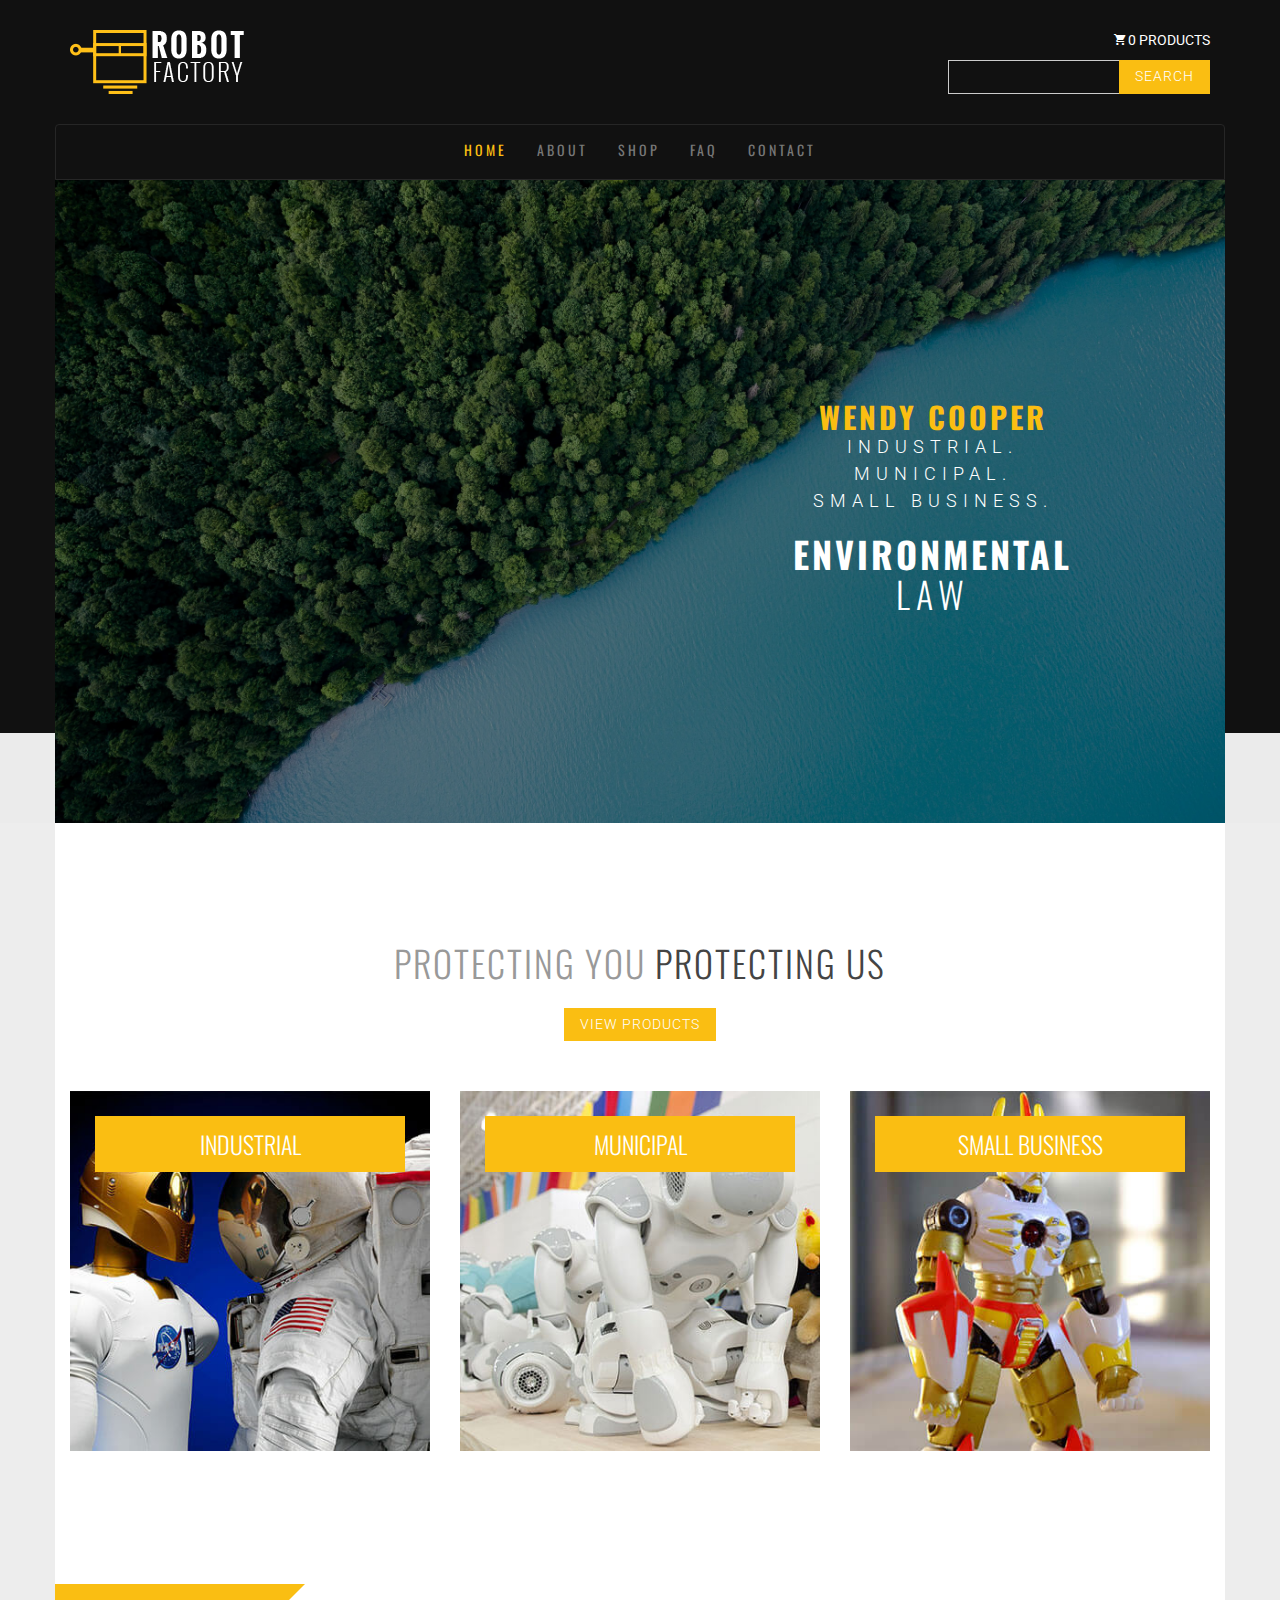
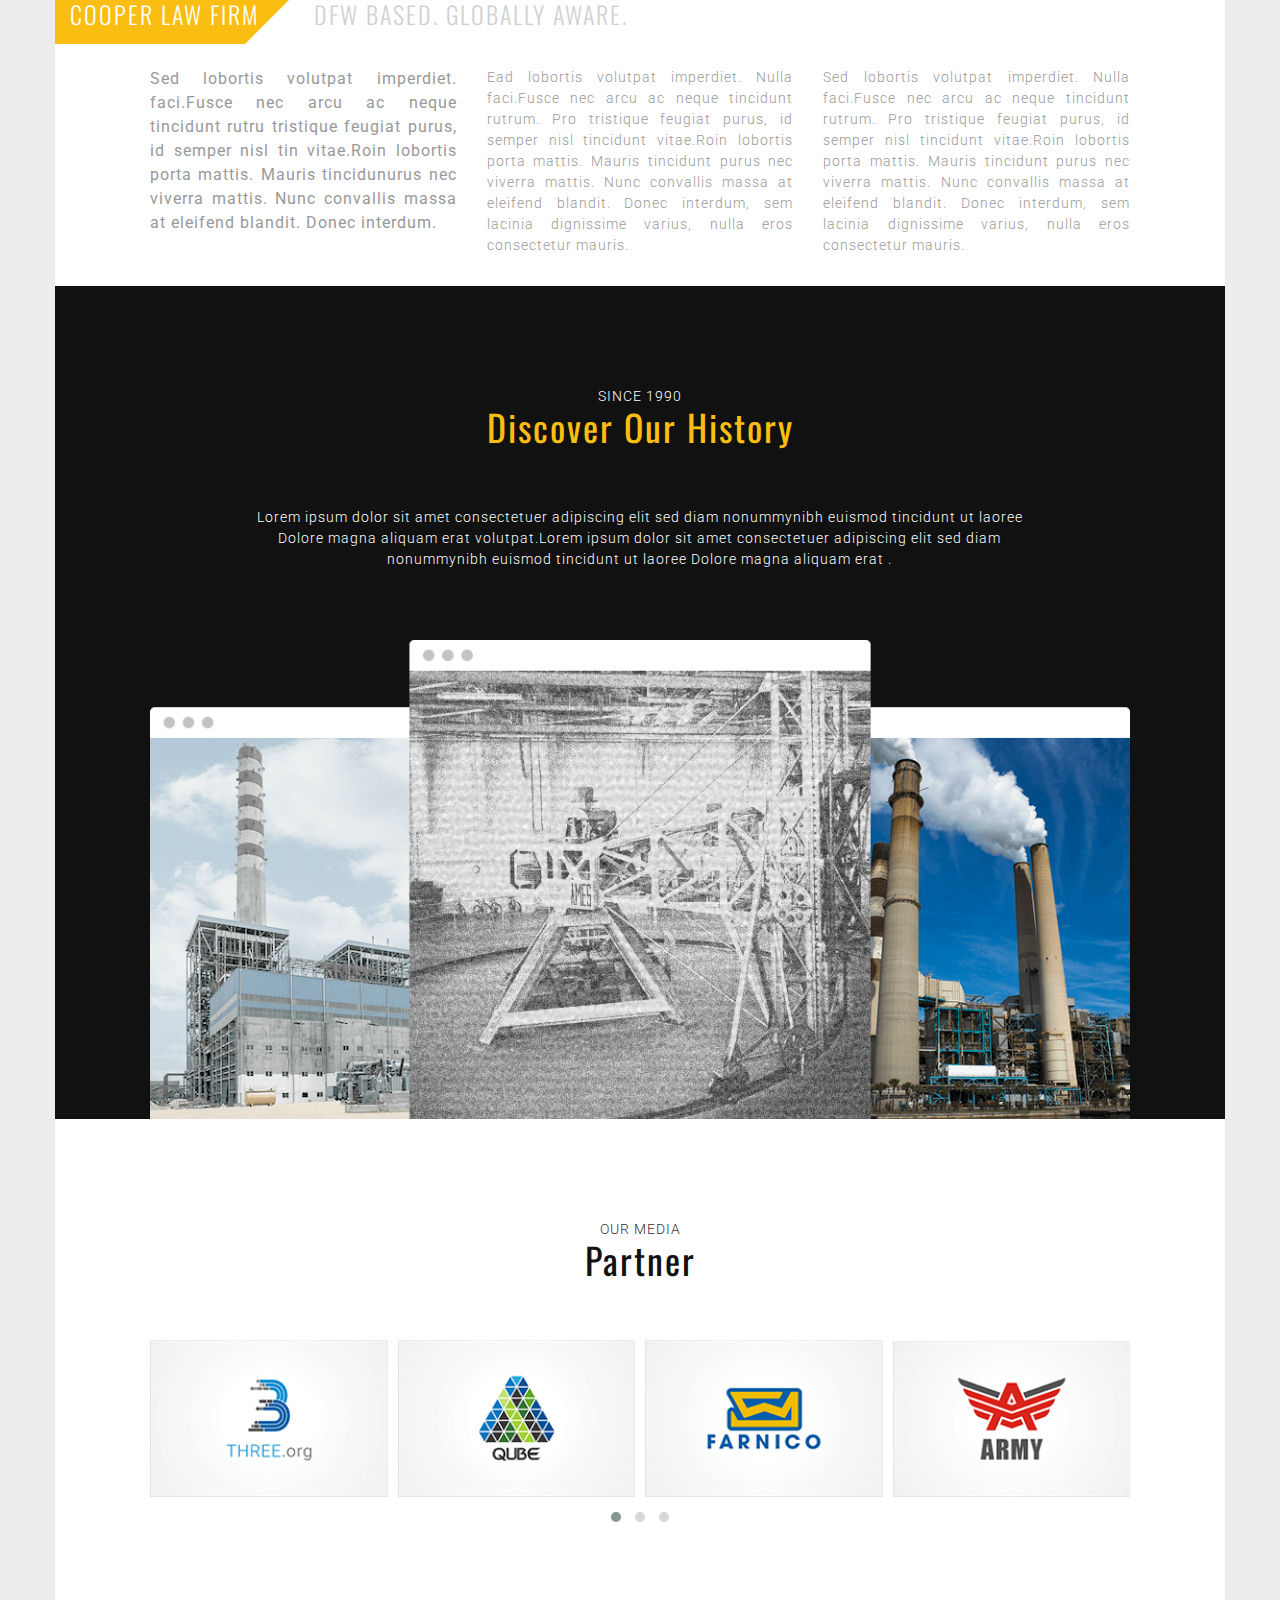
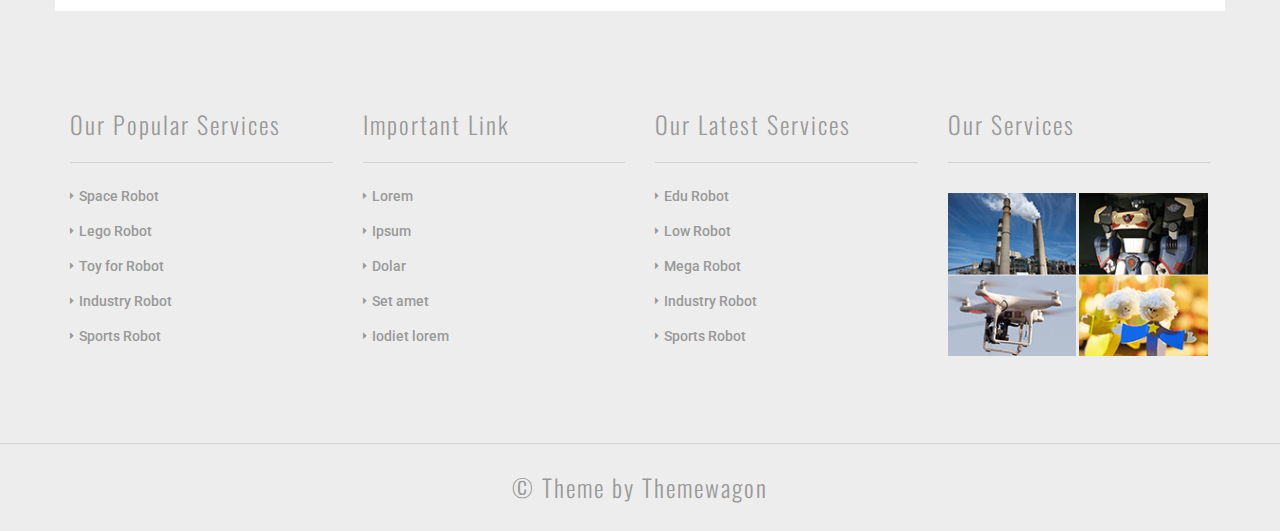
==== index.html @ 62e8a165 "second commit" ====
<!DOCTYPE html>
<html lang="en">
    <head>
        <meta charset="utf-8">
        <meta http-equiv="X-UA-Compatible" content="IE=edge">
        <meta name="viewport" content="width=device-width, initial-scale=1">

        <title>Robot</title>

        <!-- CSS -->

        <!-- google fonts -->
        <link href='https://fonts.googleapis.com/css?family=Roboto:400,300,500,700' rel='stylesheet' type='text/css'>
        <link href='https://fonts.googleapis.com/css?family=Oswald:400,300,700' rel='stylesheet' type='text/css'>

        <!-- files -->
        <link href="assets/css/bootstrap.min.css" rel="stylesheet">
        <link href="assets/css/magnific-popup.css" rel="stylesheet">
        <link href="assets/css/owl.carousel.css" rel="stylesheet">
        <link href="assets/css/owl.carousel.theme.min.css" rel="stylesheet">
        <link href="assets/css/ionicons.css" rel="stylesheet">
        <link href="assets/css/main.css" rel="stylesheet">

        <!--[if lt IE 9]>
          <script src="https://oss.maxcdn.com/html5shiv/3.7.2/html5shiv.min.js"></script>
          <script src="https://oss.maxcdn.com/respond/1.4.2/respond.min.js"></script>
        <![endif]-->
    </head>
    <body>

    <!-- Site Header -->
        <div class="site-header-bg">
            <div class="container">
                <div class="row">
                    <div class="col-sm-6">
                        <a href="index.html"><img src="assets/images/logo.png" alt="logo"></a>
                    </div>
                    <div class="col-sm-3 col-sm-offset-3 text-right">
                        <span class="ion-android-cart"></span> 0 products
                        <form>
                            <div class="input-group">
                                <input type="text" class="form-control" placeholder="">
                                <span class="input-group-btn">
                                    <button class="btn btn-default btn-robot" type="button">Search</button>
                                </span>
                            </div><!-- /input-group -->
                        </form>
                    </div>
                </div>
            </div>
        </div>

    <!-- Header -->

        <section id="header" class="main-header">
            <div class="container">

                <div class="row">
                    <nav class="navbar navbar-default">
                        <div class="navbar-header">
                            <button type="button" class="navbar-toggle collapsed" data-toggle="collapse" data-target="#site-nav-bar" aria-expanded="false">
                                <span class="sr-only">Toggle navigation</span>
                                <span class="icon-bar"></span>
                                <span class="icon-bar"></span>
                                <span class="icon-bar"></span>
                            </button>
                        </div>

                        <div class="collapse navbar-collapse" id="site-nav-bar">
                            <ul class="nav navbar-nav">
                                <li class="active"><a href="index.html">Home</a></li>
                                <li><a href="about.html">About</a></li>
                                <li><a href="shop.html">Shop</a></li>
                                <li><a href="faq.html">FAQ</a></li>
                                <li><a href="contact.html">Contact</a></li>
                            </ul>
                        </div><!-- /.navbar-collapse -->
                    </nav>
                </div>

                <div class="intro row">
                    <div class="overlay"></div>
                    <div class="col-sm-6 col-sm-offset-6">
                        <h2 class="header-quote">Wendy Cooper</h2>
                        <p>
                            Industrial.<br> Municipal.<br> Small Business.
                        </p>
                        <h1 class="header-title">Environmental<br><span class="thin">Law</span></h1>
                    </div>
                </div> <!-- /.intro.row -->
            </div> <!-- /.container -->
            <div class="nutral"></div>
        </section> <!-- /#header -->

    <!-- Product -->

        <section id="product" class="product">
            <div class="container section-bg">
                <div class="row">
                    <div class="col-sm-12">
                        <div class="title-box">
                            <h2 class="title">Protecting You <span>Protecting Us</span></h2>
                            <a href="#" class="btn btn-default btn-robot">view products</a>
                        </div>
                    </div>
                </div>
                <div class="row">
                    <div class="col-sm-4">
                        <div class="porduct-box">
                            <img class="img-responsive" src="assets/images/product-1.jpg" alt="product">
                            <h3 class="product-title">Industrial</h3>
                        </div>
                    </div>
                    <div class="col-sm-4">
                        <div class="porduct-box">
                            <img class="img-responsive" src="assets/images/product-2.jpg" alt="product">
                            <h3 class="product-title">Municipal</h3>
                        </div>
                    </div>
                    <div class="col-sm-4">
                        <div class="porduct-box">
                            <img class="img-responsive" src="assets/images/product-3.jpg" alt="product">
                            <h3 class="product-title">Small Business</h3>
                        </div>
                    </div>
                </div>
                <div class="row">
                    <div class="col-sm-12">
                        <div class="classic-title">
                            <div class="stiker">
                                <h3 class="inner-stiker">Cooper Law Firm</h3>
                            </div>
                            <h3 class="outer-stiker">DFW Based. Globally Aware.</h3>
                            <div class="incline-div"></div>
                        </div>
                    </div>
                    <div class="boxed">
                        <div class="col-sm-4">
                            <p class="p-large">
                                Sed lobortis volutpat imperdiet. faci.Fusce nec arcu ac neque tincidunt rutru tristique feugiat purus, id semper nisl tin vitae.Roin lobortis porta mattis. Mauris tincidunurus nec viverra mattis. Nunc convallis massa at eleifend blandit. Donec interdum.
                            </p>
                        </div>
                        <div class="col-sm-4">
                            <p>
                                Ead lobortis volutpat imperdiet. Nulla faci.Fusce nec arcu ac neque tincidunt rutrum. Pro tristique feugiat purus, id semper nisl tincidunt vitae.Roin lobortis porta mattis. Mauris tincidunt purus nec viverra mattis. Nunc convallis massa at eleifend blandit. Donec interdum, sem lacinia dignissime varius, nulla eros consectetur mauris.
                            </p>
                        </div>
                        <div class="col-sm-4">
                            <p>
                                Sed lobortis volutpat imperdiet. Nulla faci.Fusce nec arcu ac neque tincidunt rutrum. Pro tristique feugiat purus, id semper nisl tincidunt vitae.Roin lobortis porta mattis. Mauris tincidunt purus nec viverra mattis. Nunc convallis massa at eleifend blandit. Donec interdum, sem lacinia dignissime varius, nulla eros consectetur mauris.
                            </p>
                        </div>
                    </div>
                </div>
            </div>
        </section>

    <!-- History -->
        <section id="history" class="history">
            <div class="container section-bg">
                <div class="row">
                    <div class="col-sm-12">
                        <div class="title-box">
                            <p>Since 1990</p>
                            <h2 class="title mt0">Discover our history</h2>
                        </div>
                    </div>
                </div>
                <div class="row">
                    <div class="boxed">
                        <div class="col-sm-10 col-sm-offset-1">
                            <p>
                                Lorem ipsum dolor sit amet consectetuer adipiscing elit sed diam nonummynibh euismod tincidunt ut laoree Dolore magna aliquam erat volutpat.Lorem ipsum dolor sit amet consectetuer adipiscing elit sed diam nonummynibh euismod tincidunt ut laoree Dolore magna aliquam erat .
                            </p>
                        </div>
                        <div class="col-sm-12">
                            <img class="img-responsive" src="assets/images/history.png" alt="history">
                        </div>
                    </div>
                </div>
            </div>
        </section>

    <!-- Partner -->
        <section id="partner" class="partner">
            <div class="container section-bg">
                <div class="row">
                    <div class="col-sm-12">
                        <div class="title-box">
                            <p>Our media</p>
                            <h2 class="title mt0">Partner</h2>
                        </div>
                    </div>
                </div>
                <div class="row">
                    <div class="boxed">
                       <div class="col-sm-12">
                           <div id="partner-slider" class="owl-carousel">
                                <div class="item">
                                    <img src="assets/images/6.png" alt="partner">
                                </div>
                                <div class="item">
                                    <img src="assets/images/7.png" alt="partner">
                                </div>
                                <div class="item">
                                    <img src="assets/images/8.png" alt="partner">
                                </div>
                                <div class="item">
                                    <img src="assets/images/9.png" alt="partner">
                                </div>
                                <div class="item">
                                    <img src="assets/images/6.png" alt="partner">
                                </div>
                                <div class="item">
                                    <img src="assets/images/7.png" alt="partner">
                                </div>
                                <div class="item">
                                    <img src="assets/images/8.png" alt="partner">
                                </div>
                                <div class="item">
                                    <img src="assets/images/9.png" alt="partner">
                                </div>
                                <div class="item">
                                    <img src="assets/images/6.png" alt="partner">
                                </div>
                                <div class="item">
                                    <img src="assets/images/7.png" alt="partner">
                                </div>
                                <div class="item">
                                    <img src="assets/images/8.png" alt="partner">
                                </div>
                                <div class="item">
                                    <img src="assets/images/9.png" alt="partner">
                                </div>
                            </div>
                       </div>
                    </div>
                </div>
            </div>
        </section>


    <!-- Footer -->
        <section id="footer-widget" class="footer-widget">
            <div class="container header-bg">
                <div class="row">
                    <div class="col-sm-3">
                        <h3>Our Popular Services</h3>
                        <ul>
                            <li><a href="#">Space Robot</a></li>
                            <li><a href="#">Lego Robot</a></li>
                            <li><a href="#">Toy for Robot</a></li>
                            <li><a href="#">Industry Robot</a></li>
                            <li><a href="#">Sports Robot</a></li>
                        </ul>
                    </div>
                    <div class="col-sm-3">
                        <h3>Important Link</h3>
                        <ul>
                            <li><a href="#">Lorem</a></li>
                            <li><a href="#">Ipsum</a></li>
                            <li><a href="#">Dolar</a></li>
                            <li><a href="#">Set amet</a></li>
                            <li><a href="#">Iodiet lorem</a></li>
                        </ul>
                    </div>
                    <div class="col-sm-3">
                        <h3>Our Latest Services</h3>
                        <ul>
                            <li><a href="#">Edu Robot</a></li>
                            <li><a href="#">Low Robot</a></li>
                            <li><a href="#">Mega Robot</a></li>
                            <li><a href="#">Industry Robot</a></li>
                            <li><a href="#">Sports Robot</a></li>
                        </ul>
                    </div>
                    <div class="col-sm-3">
                        <h3>Our Services</h3>
                        <div class="widget-img-box">
                            <a class="test-popup-link" href="assets/images/widget-big-1.png">
                                <img class="widget-img" src="assets/images/widget-1.png" alt="widget">
                            </a>
                            <a class="test-popup-link" href="assets/images/widget-big-2.png">
                                <img class="widget-img" src="assets/images/widget-2.png" alt="widget">
                            </a>
                            <a class="test-popup-link" href="assets/images/widget-big-3.png">
                                <img class="widget-img" src="assets/images/widget-3.png" alt="widget">
                            </a>
                            <a class="test-popup-link" href="assets/images/widget-big-4.png">
                                <img class="widget-img" src="assets/images/widget-4.png" alt="widget">
                            </a>
                        </div>
                    </div>
                </div>
            </div>
        </section>
        <footer class="footer text-center">
            <h3>&copy; Theme by <a href="https://themewagon.com/">Themewagon</a></h3>
        </footer>

    <!-- Scripts -->
        <script src="assets/js/jquery-1.12.3.min.js"></script>
        <script src="assets/js/bootstrap.min.js"></script>
        <script src="assets/js/jquery.magnific-popup.min.js"></script>
        <script src="assets/js/owl.carousel.min.js"></script>
        <script src="assets/js/script.js"></script>

    </body>
</html>
---- assets/css/main.css ----
body{
	background-color: #ededed;
	font-family: 'Oswald';
	position: relative;
	margin-top: 0;
}

/*======================================================================
##		Global Settings
=======================================================================*/
.btn-robot, p{
	font-family: 'Roboto';
	line-height: 1.5;
	letter-spacing: 1px;
	font-weight: 300;
}
.mt0{
	margin-top: 0;
}
.thin{
	font-weight: 300;
}
.c-table{
	display: table;
	height: 100%;
	width: 100%;
}
.c-cell{
	display: table-cell;
	vertical-align: middle;
}
.title-box{
	text-align: center;
	padding: 100px 0 50px;
	text-transform: uppercase;
}
.title-box p{
	margin-bottom: 0;
}
.title{
	font-weight: 300;
	color: #999;
	font-size: 36px;
	letter-spacing: 2px;
}
.title.mt0{
	text-transform: capitalize;
	font-weight: 400;
	color: #444;
}
.title span{
	color: #444;
}
.btn-robot{
	border-radius: 0;
	background-color: #fabe12;
	color: #fff;
	text-transform: uppercase;
	border-color: transparent;
	padding: 5px 15px;
	transition: all 0.4s ease-in-out;
	letter-spacing: 1px;
	font-weight: 300;
	margin-top: 15px;
}
.btn-robot:hover{
	background-color: transparent;
	color: #fabe12;
	border-color: #fabe12;
}




/*======================================================================
##		Header Section
=======================================================================*/
.site-header-bg{
	width: 100%;
	background-color: #111;
	z-index: 1;
	padding: 30px 0;
	color: #fff;
	text-transform: uppercase;
	font-family: 'Roboto';
}
.site-header-bg .input-group{
	padding-top: 10px;
}
.site-header-bg .form-control{
	border-radius: 0;
	background-color: transparent;
}
.site-header-bg .input-group .btn{
	text-transform: uppercase;
	border-radius: 0;
}
.site-header-bg .btn-robot{
	margin-top: 0;
	padding-bottom: 6px;
}




/*======================================================================
##		Header Section
=======================================================================*/
.main-header{
	text-transform: uppercase;
	text-align: center;
	color: #fff;
	letter-spacing: 3px;
	background: #111;
	position: relative;
}
.header-quote{
	color: #fabe12;
	font-weight: 700;
	margin-bottom: 0;
}
.main-header p{
	font-weight: 300;
	font-size: 18px;
	letter-spacing: 6px;
}
.header-title{
	font-weight: 700;
}
.header-title .thin{
	letter-spacing: 6px;
}
.intro{
	padding: 200px 0;
    background-image: url(../images/landscape_1.jpg);
    background-repeat: no-repeat;
    background-size: cover;
    background-position: center;
    margin-bottom: -90px;
    z-index: 11;
    position: relative;
}
.nutral{
	background-color: #ebebeb;
	height: 90px;
	z-index: 10;
	position: relative;
}
.navbar{
    margin-bottom: 0;
    border-bottom-left-radius: 0;
    border-bottom-right-radius: 0;
}
.navbar-default{
	border-color: #262626;
    background-color: #111;
}
.navbar-default .navbar-nav>.active>a, .navbar-default .navbar-nav>.active>a:focus, .navbar-default .navbar-nav>.active>a:hover{
	color: #fabe12;
	background-color: transparent;
}
.navbar .navbar-nav {
    display: inline-block;
    float: none;
}
.navbar .navbar-collapse {
    text-align: center;
}
.navbar-default .navbar-nav>li>a:focus, .navbar-default .navbar-nav>li>a:hover {
	color: #fff;
}




/*======================================================================
##		Footer widget Section
=======================================================================*/
.footer-widget{
	padding: 80px 0;
	border-bottom: 1px solid rgba(153, 153, 153, 0.3);
}
.footer-widget .section-bg{
	background-color: #ebebeb;
	text-align: center;
	text-transform: capitalize;
}
.footer-widget h3{
	border-bottom: 1px solid rgba(153, 153, 153, 0.3);
	color: #999;
	padding-bottom: 25px;
	margin-bottom: 15px;
	font-weight: 300;
	letter-spacing: 2px;
}
.footer-widget ul{
	padding-left: 0;
}
.footer-widget ul li{
	list-style-type: none;
	padding: 7px 0;
}
.footer-widget ul li:before{
	content: "\f363";
	font-family: 'ionicons';
	padding-right: 5px;
	font-size: 14px;
	color: #999;
}
.footer-widget ul li a{
	color: #999;
	font-family: 'Roboto';
	font-size: 14px;
	font-weight: 500;
}
.widget-img-box{
	margin-top: 30px;
}
.widget-img{
	width: 49%;
	display: inline-block;
}
.footer{
	padding: 10px 0 20px;
}
.footer h3, .footer a{
	color: #999;
	font-weight: 300;
	letter-spacing: 2px;
}







/*======================================================================
##		Product Section
=======================================================================*/
.product .section-bg{
	background-color: #fff;
}
.porduct-box{
	margin-bottom: 30px;
	position: relative;
}
.porduct-box img{
	width: 100% !important;
}
.product-title{
	position: absolute;
    top: 5px;
    left: 25px;
    right: 25px;
    padding: 15px;
    background-color: #fabe12;
    text-transform: uppercase;
    color: #fff;
    text-align: center;
    font-weight: 300;
}
.classic-title{
	margin-top: 100px;
	text-transform: uppercase;
	letter-spacing: 2px;
	margin-bottom: 30px;
	position: relative;
}
.incline-div{
	position: absolute;
	top: 3px;
	left: 0;
	border-top: 60px solid #fabe12;
	border-right: 60px solid transparent;
	margin-left: -15px;
	width: 250px;
	z-index: 1;
}
.outer-stiker{
	display: inline-block;
	color: #d0d0d0;
}
.stiker{
	display: inline-block;
}
.inner-stiker{
	color: #fff;
	padding-right: 50px;
}
.outer-stiker, .inner-stiker{
	font-weight: 300;
	z-index: 2;
	position: relative;
}
.product p{
	color: #999;
	font-size: 14px;
	text-align: justify;
	margin-bottom: 30px;
}
.product p.p-large{
	font-size: 16px;
	font-weight: 400;
}
@media (min-width: 768px){
	.boxed{
		padding: 0 80px;
	}
}




/*======================================================================
##		History Section
=======================================================================*/
.history .section-bg{
	background-color: #111;
	text-align: center;
}
.history p{
	color: #fff;
}
.history .title{
	color: #fabe12;
}
.history img{
	padding: 60px 0 0;
}



/*======================================================================
##		Partner Section
=======================================================================*/
.partner .section-bg{
	background-color: #fff;
	text-align: center;
	padding-bottom: 80px;
}
.partner .title{
	color: #111;
}




/*======================================================================
++++++++++++++++++++++++++++++++++++++++++++++++++++++++++++++++++++++++
##		Pages
++++++++++++++++++++++++++++++++++++++++++++++++++++++++++++++++++++++++
=======================================================================*/

/*======================================================================
##		Inner Header Sections
=======================================================================*/
.inner-header .intro{
	padding: 100px 0;
}
.overlay{
	position: absolute;
	content: '';
	width: 100%;
	height: 100%;
	top: 0;
	left: 0;
	background-color: rgba(0, 0, 0, 0.5);
}
.inner-header .breadcrumb{
	margin-bottom: 0;
	background-color: transparent;
	font-size: 26px;
	font-weight: 300;
}
.inner-header .breadcrumb>.active{
	color: #fabe12;
}
.inner-header .breadcrumb a{
	color: #fff;
}
.inner-p{
	text-align: center;
	margin-bottom: 80px;
	font-size: 16px;
}
.page-bgc{
	background-color: #fff;
	padding-bottom: 100px;
}

.intro{
	background-color: #313131;
}
.faq-header .intro{
	background-image: url(../images/faq-header.jpg);
}
.shop-header .intro{
	background-image: url(../images/shop-header.jpg);
}
.contact-header .intro{
	background-image: url(../images/contact-header.jpg);
}
.about-header .intro{
	background-image: url(../images/about-header.jpg);
}
.about .page-bgc{
	padding-bottom: 0;
}





/*======================================================================
##		FAQ
=======================================================================*/
.panel-heading {
  padding: 0;
  border-radius: 0;
}
.panel-heading h4.panel-title {
  position: relative;
  text-transform: capitalize;
}
.panel-heading a {
  display: block;
  padding: 15px 0 15px 40px;
  line-height: 1;
  -webkit-transition: all .3s;
  transition: all .3s;
}

.panel-heading a:hover {
  color: #fff;
  text-decoration: none;
}
.panel-heading a:focus {
  text-decoration: none;
  color: #111;
}
.panel-heading a:active {
  color: #111;
}
@media (min-width:768px) {
  .panel-heading a:after,a.collapsed:after {
    font-family: 'ionicons';
    content: "\f126";
    position: absolute;
    right: 15px;
    font-size: 18px;
    color: #111;
  }

  a.collapsed:after {
    content: "\f123";
  }
}
.panel-body {
  padding: 20px;
  color: #999;
  line-height: 1.7;
}
.panel-default {
  border: 1px solid #111;
}
.panel-default>.panel-heading {
  background-color: transparent;
  transition: all 0.4s ease-in-out;
}
.panel-default>.panel-heading:hover{
	background-color: #fabe12;
}
.panel-default>.panel-heading+.panel-collapse>.panel-body {
  border-top: 2px solid rgba(0,0,0,.1);
}

.panel-group .panel {
  border-radius: 0;
  margin-bottom: -5px;
  border-bottom: none;
}
.panel-group .panel:last-child{
	border-bottom: 1px solid #111;
}




/*======================================================================
##		Shop
=======================================================================*/
.img-full{
	width: 100%;
}
.shop-box{
	position: relative;
	overflow: hidden;
}
.shop-box-hover{
	position: absolute;
	left: -90%;
	top: -90%;
	background-color: #fabe12;
	width: 100%;
	height: 100%;
	transition: all 0.4s ease-in-out;
}
.shop-box:hover .shop-box-hover{
	top: 0;
	left: 0;
}
.shop-box-hover .c-cell a{
	font-size: 25px;
	color: #111;
	transition: all 0.4s ease-in-out;
	padding: 8px;
}
.shop-box-hover .c-cell a:hover{
	color: #fff;
	text-decoration: none;
}
.shop-box-title{
	font-family: 'Roboto';
	text-transform: uppercase;
	padding: 30px 0;
	margin-bottom: 50px;
	border-bottom: 1px solid rgba(0, 0, 0, 0.1);
}
.shop-box-title h4{
	margin: 0 0 5px 0;
	font-weight: 700;
}
.shop-price{
	margin-bottom: 0;
	font-weight: 500;
}
.star{
	margin: 0;
	color: #fabe12;
}
@media (min-width: 768px){
	.shop-price, .star{
		text-align: right;
	}
}
.pager li>a, .pager li>span{
	border-radius: 0;
	color: #111;
}
.pager li>a:focus, .pager li>a:hover{
	color: #fff;
	border-color: #fabe12;
	background-color: #fabe12;
}




/*======================================================================
##		Contact
=======================================================================*/
.map_canvas{
	width: 100%;
	height: 400px;
	margin-bottom: 30px;
}
.contact h4, .contact h5{
	font-family: 'Roboto';
	text-transform: uppercase;
	font-weight: 400;
}
.contact h5{
	margin: 0;
}
.contact h4{
	padding: 40px 0 30px;
}
.contact-detail{
	border-bottom: 1px solid #ddd;
	text-transform: uppercase;
	padding: 10px 0 15px;
	font-size: 10px;
	font-weight: 500;
	margin-bottom: 30px;
}
.contact-form .form-control{
	border-color: transparent;
	border-bottom: 1px solid #ddd;
	border-radius: 0;
	box-shadow: none;
	font-family: 'Roboto';
	padding-left: 0;
}
.contact-form .form-control:active, .contact-form .form-control:focus{
	border-bottom: 1px solid #fabe12;
	box-shadow: none;
}

/*Turn off Google Map zooming*/
/******************************/
.scrolloff {
    pointer-events: none;
}
/*placeholder style*/
/*******************/
.contact-form ::-webkit-input-placeholder { /* Chrome/Opera/Safari */
	text-transform: uppercase;
	font-family: 'Roboto';
}
.contact-form ::-moz-placeholder { /* Firefox 19+ */
	text-transform: uppercase;
	font-family: 'Roboto';
}
.contact-form :-ms-input-placeholder { /* IE 10+ */
	text-transform: uppercase;
	font-family: 'Roboto';
}
.contact-form :-moz-placeholder { /* Firefox 18- */
	text-transform: uppercase;
	font-family: 'Roboto';
}





/*======================================================================
##		Contact
=======================================================================*/
/*Service*/
/*********/
.service{
	padding-bottom: 60px;
}
.service-box{
	margin-bottom: 60px;
}
.service-box p{
	font-size: 13px;
	font-weight: 400;
	color: #969595;
	margin-bottom: 0;
}
.service-title{
	display: table;
	font-family: 'Roboto';
	font-size: 22px;
	padding: 10px 0;
	text-transform: capitalize;
}
.service-title .icon span{
	font-size: 40px;
	color: #fabe12;
	margin-right: 15px;
}
.service-title div{
	display: table-cell;
	vertical-align: middle;
}
/*Machine Man*/
/*************/
.machine-man{
	background-color: #393835;
	color: #fff;
	font-family: 'Roboto';
	margin-left: -15px;
	margin-right: -15px;
}
.m-s-title, .m-p-title{
	font-weight: 300;
	letter-spacing: 2px;
}
.m-s-title{
	color: #fabe12;
	margin: 0;
	padding-top: 100px;
}
.m-p-title{
	text-transform: capitalize;
	margin: 0 0 20px;
}
.machine-man p{
	margin-bottom: 100px;
}
@media (max-width: 677px){
	.machine-man{
		padding-left: 15px;
		padding-right: 15px;
	}
}
@media (min-width: 678px){
	.machine-man .boxed{
		padding: 0 95px;
	}
	.machine-man .row{
		background-image: url(../images/machine-man.png);
		background-repeat: no-repeat;
		background-position: right 60px bottom 0;
	}
}
/*Team*/
/******/
.team-box{
	position: relative;
	width: 100%;
	margin-bottom: 60px;
}
.team-img-detail{
	font-family: 'Roboto';
	text-align: center;
	position: absolute;
	width: 55%;
	right: 0;
	background-color: #f7f7f7;
	color: #999;
	/*padding: 20px;*/
}
.team-img-detail h4{
	color: #111;
	padding-top: 30px;
}
.team-img-detail h4, .team-img-detail h5{
	text-transform: uppercase;
	font-weight: 400;
	letter-spacing: 2px;
	margin: 0;
}
.team-img-detail p{
	padding: 20px;
}
.social {
 	font-size: 24px;
	float: right;
	background-color: #fabe12;
	padding: 5px;
}
.social a {
	color: #fff;
	padding: 8px;
}
@media (max-width: 767px){
	.team-img{
		width: 100%;
	}
}
/*CTA*/
/*****/
.cta{
	background-color: #393835;
	color: #fff;
	margin-left: -15px;
	margin-right: -15px;
	padding: 40px 0;
}
.cta .btn-robot{
	color: #393835;
	font-size: 16px;
	font-weight: 700;
	margin-top: 10px;
}
.cta .btn-robot:hover{
	color: #fabe12;
}
@media (max-width: 677px){
	.cta{
		padding-left: 15px;
		padding-right: 15px;
	}
}
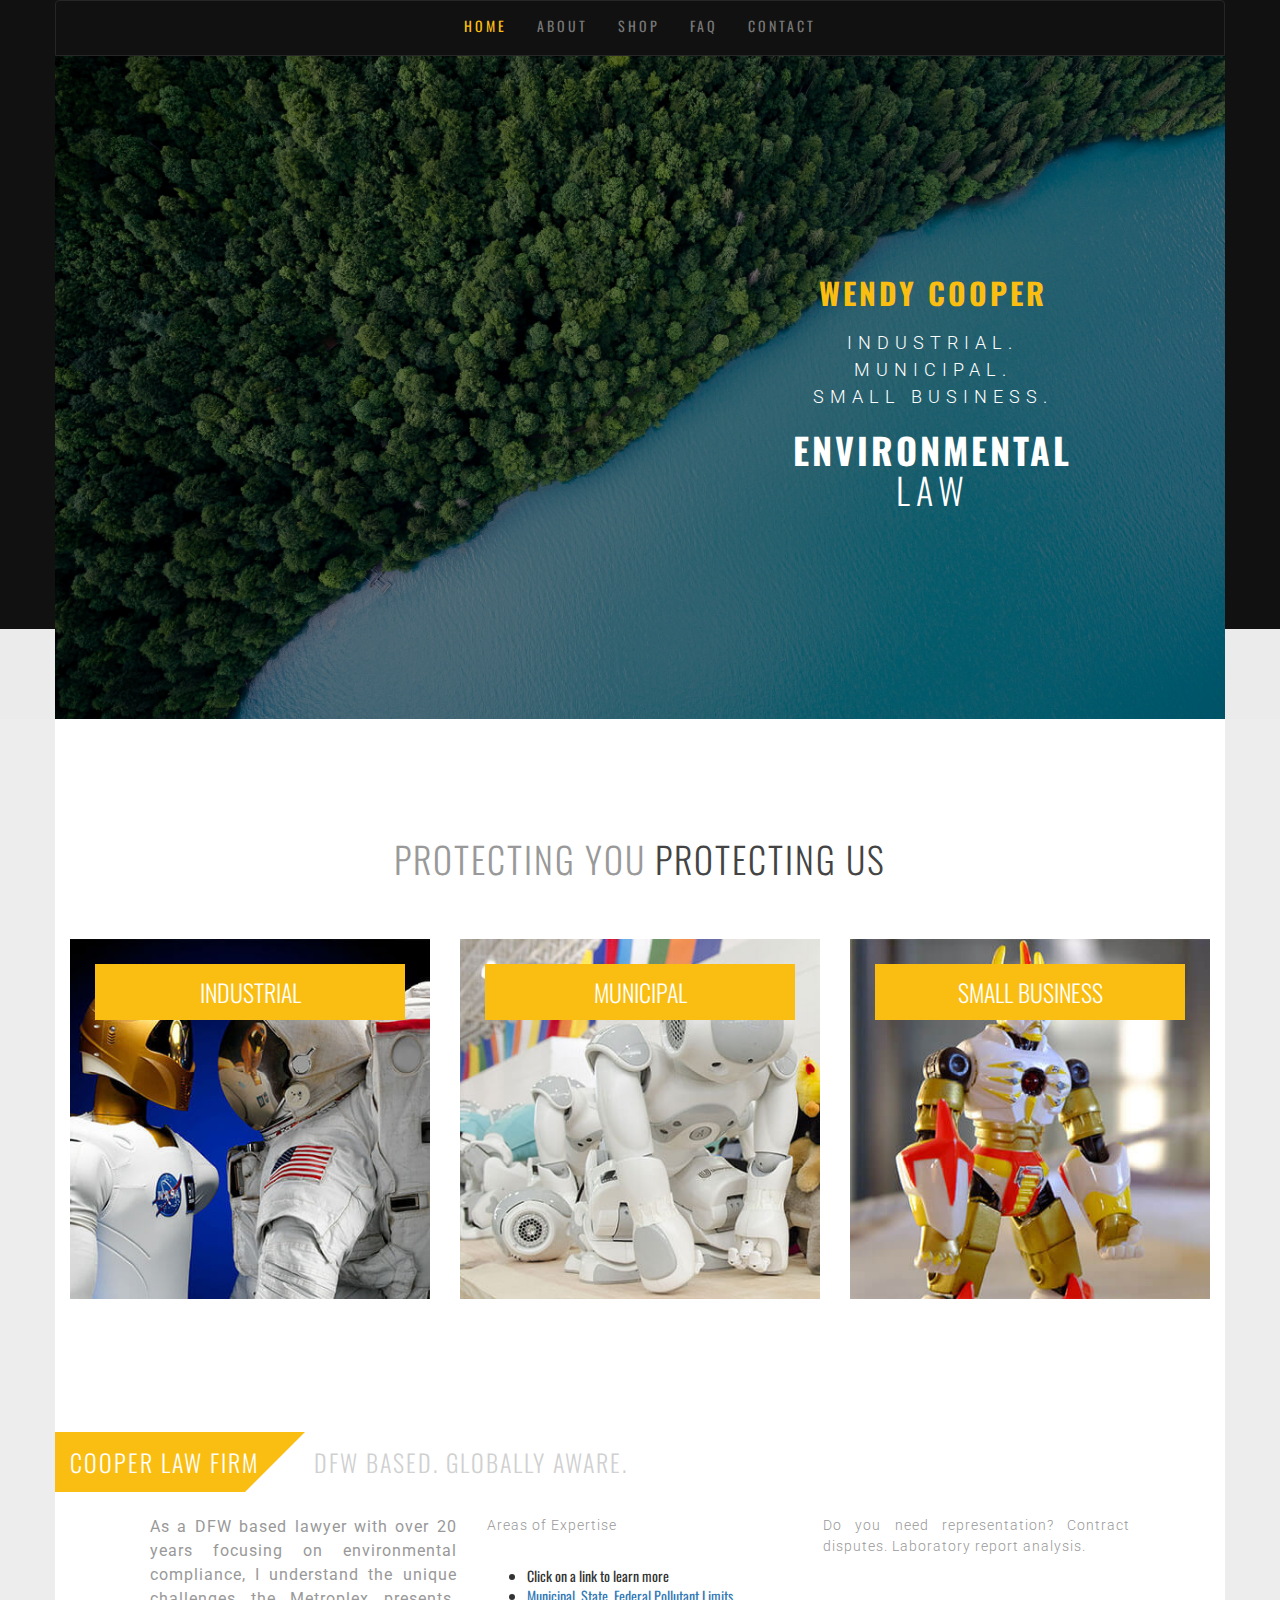
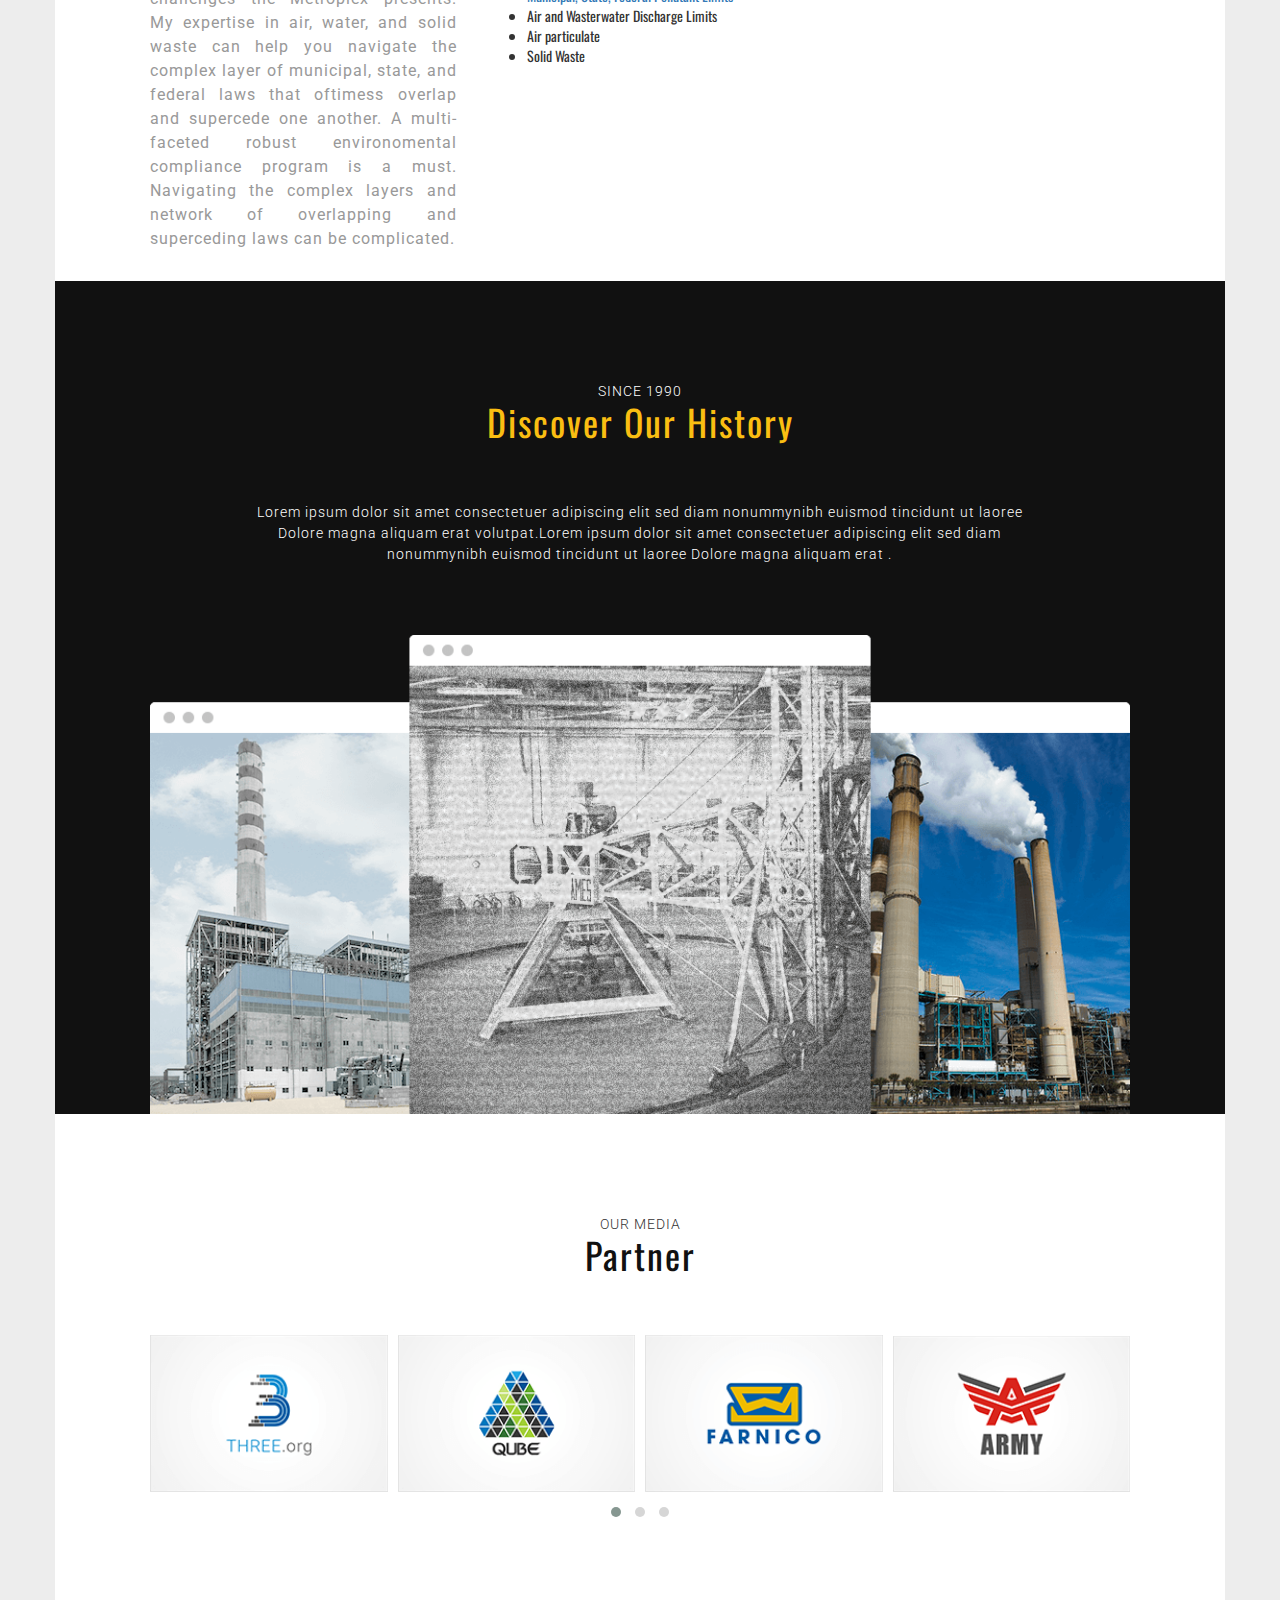
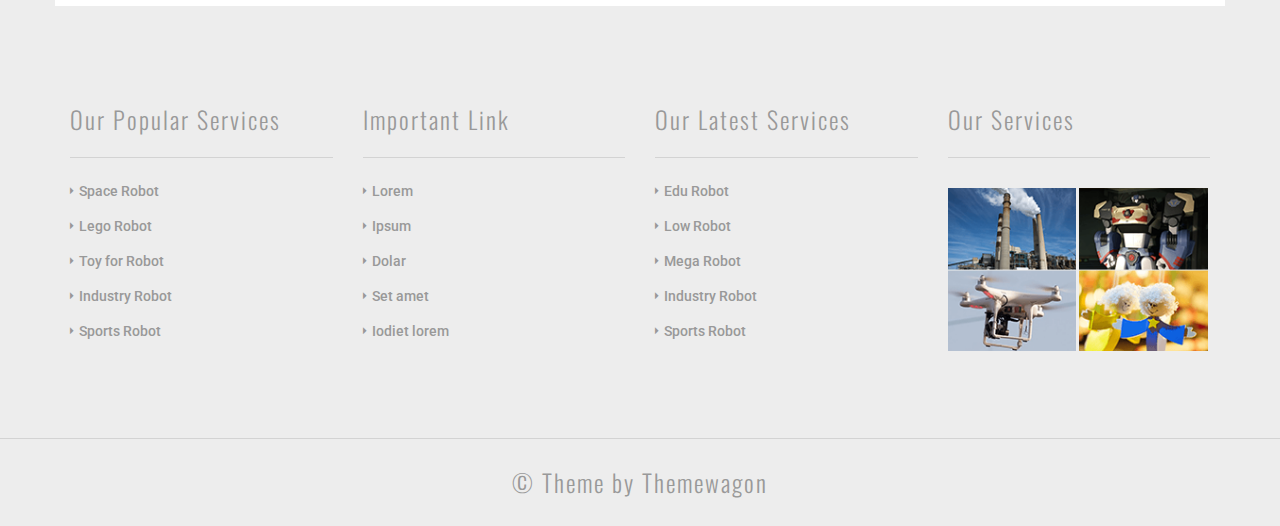
==== commit 7037ebeb: "third commit" ====
--- a/index.html
+++ b/index.html
@@ -5,7 +5,7 @@
         <meta http-equiv="X-UA-Compatible" content="IE=edge">
         <meta name="viewport" content="width=device-width, initial-scale=1">
 
-        <title>Robot</title>
+        <title>Cooper Law</title>
 
         <!-- CSS -->
 
@@ -28,7 +28,7 @@
     </head>
     <body>
 
-    <!-- Site Header -->
+    <!-- Commenting Out ===== Site Header
         <div class="site-header-bg">
             <div class="container">
                 <div class="row">
@@ -43,14 +43,14 @@
                                 <span class="input-group-btn">
                                     <button class="btn btn-default btn-robot" type="button">Search</button>
                                 </span>
-                            </div><!-- /input-group -->
+                            </div> //////input-group (this needs to be commented out
                         </form>
                     </div>
                 </div>
             </div>
         </div>
 
-    <!-- Header -->
+    <!-- End of Header -->
 
         <section id="header" class="main-header">
             <div class="container">
@@ -81,7 +81,7 @@
                 <div class="intro row">
                     <div class="overlay"></div>
                     <div class="col-sm-6 col-sm-offset-6">
-                        <h2 class="header-quote">Wendy Cooper</h2>
+                        <h2 class="header-quote">Wendy Cooper</h2><br>
                         <p>
                             Industrial.<br> Municipal.<br> Small Business.
                         </p>
@@ -100,7 +100,6 @@
                     <div class="col-sm-12">
                         <div class="title-box">
                             <h2 class="title">Protecting You <span>Protecting Us</span></h2>
-                            <a href="#" class="btn btn-default btn-robot">view products</a>
                         </div>
                     </div>
                 </div>
@@ -137,17 +136,22 @@
                     <div class="boxed">
                         <div class="col-sm-4">
                             <p class="p-large">
-                                Sed lobortis volutpat imperdiet. faci.Fusce nec arcu ac neque tincidunt rutru tristique feugiat purus, id semper nisl tin vitae.Roin lobortis porta mattis. Mauris tincidunurus nec viverra mattis. Nunc convallis massa at eleifend blandit. Donec interdum.
+                                As a DFW based lawyer with over 20 years focusing on environmental compliance, I understand the unique challenges the Metroplex presents. My expertise in air, water, and solid waste can help you navigate the complex layer of municipal, state, and federal laws that oftimess overlap and supercede one another.  A multi-faceted robust environomental compliance program is a must. Navigating the complex layers and network of overlapping and superceding laws can be complicated.
+                            </p>
+                        </div>
+                        <div class="col-sm-4">
+                            <p>Areas of Expertise
+                                <ul><li>Click on a link to learn more</li>
+                                    <li><a href="#">Municipal, State, Federal Pollutant Limits</a></li>
+                                    <li>Air and Wasterwater Discharge Limits</li>
+                                    <li>Air particulate</li>
+                                    <li>Solid Waste</li>
+                                </ul>
                             </p>
                         </div>
                         <div class="col-sm-4">
                             <p>
-                                Ead lobortis volutpat imperdiet. Nulla faci.Fusce nec arcu ac neque tincidunt rutrum. Pro tristique feugiat purus, id semper nisl tincidunt vitae.Roin lobortis porta mattis. Mauris tincidunt purus nec viverra mattis. Nunc convallis massa at eleifend blandit. Donec interdum, sem lacinia dignissime varius, nulla eros consectetur mauris.
-                            </p>
-                        </div>
-                        <div class="col-sm-4">
-                            <p>
-                                Sed lobortis volutpat imperdiet. Nulla faci.Fusce nec arcu ac neque tincidunt rutrum. Pro tristique feugiat purus, id semper nisl tincidunt vitae.Roin lobortis porta mattis. Mauris tincidunt purus nec viverra mattis. Nunc convallis massa at eleifend blandit. Donec interdum, sem lacinia dignissime varius, nulla eros consectetur mauris.
+                                Do you need representation? Contract disputes. Laboratory report analysis.
                             </p>
                         </div>
                     </div>
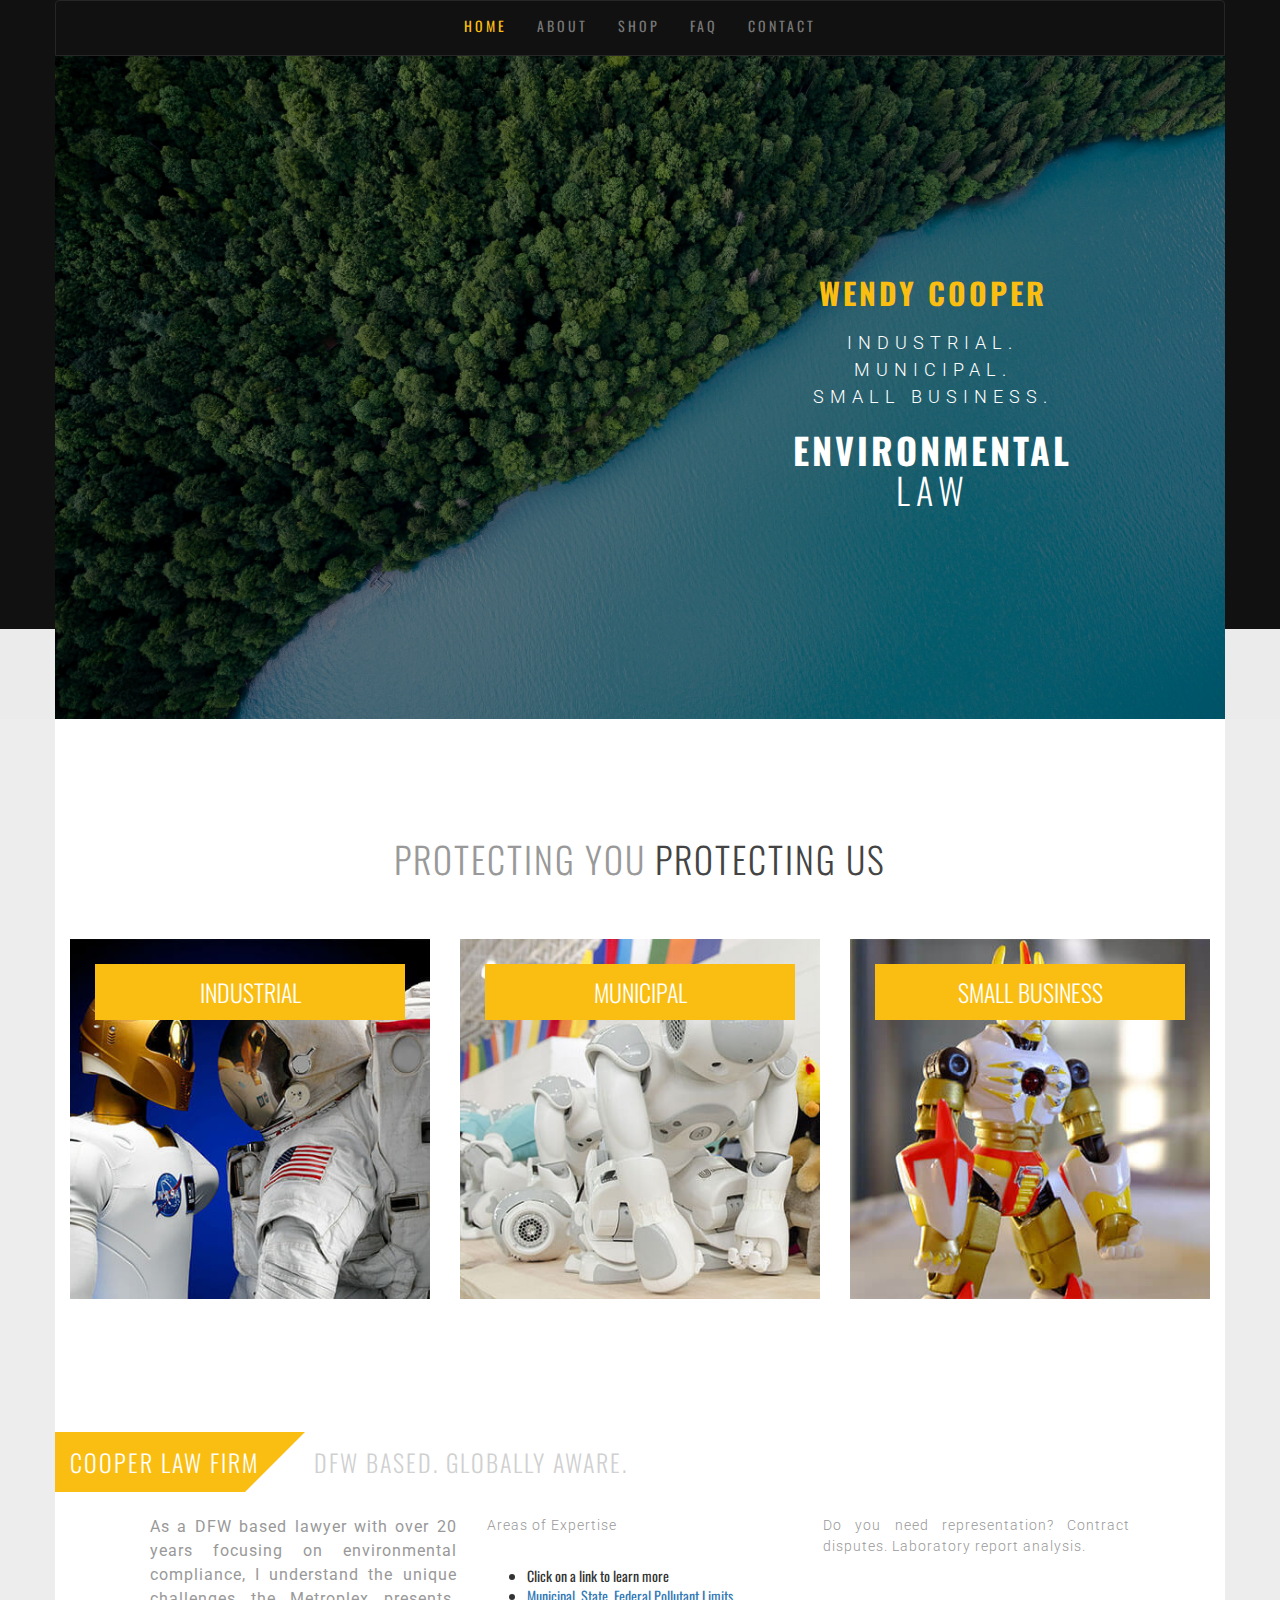
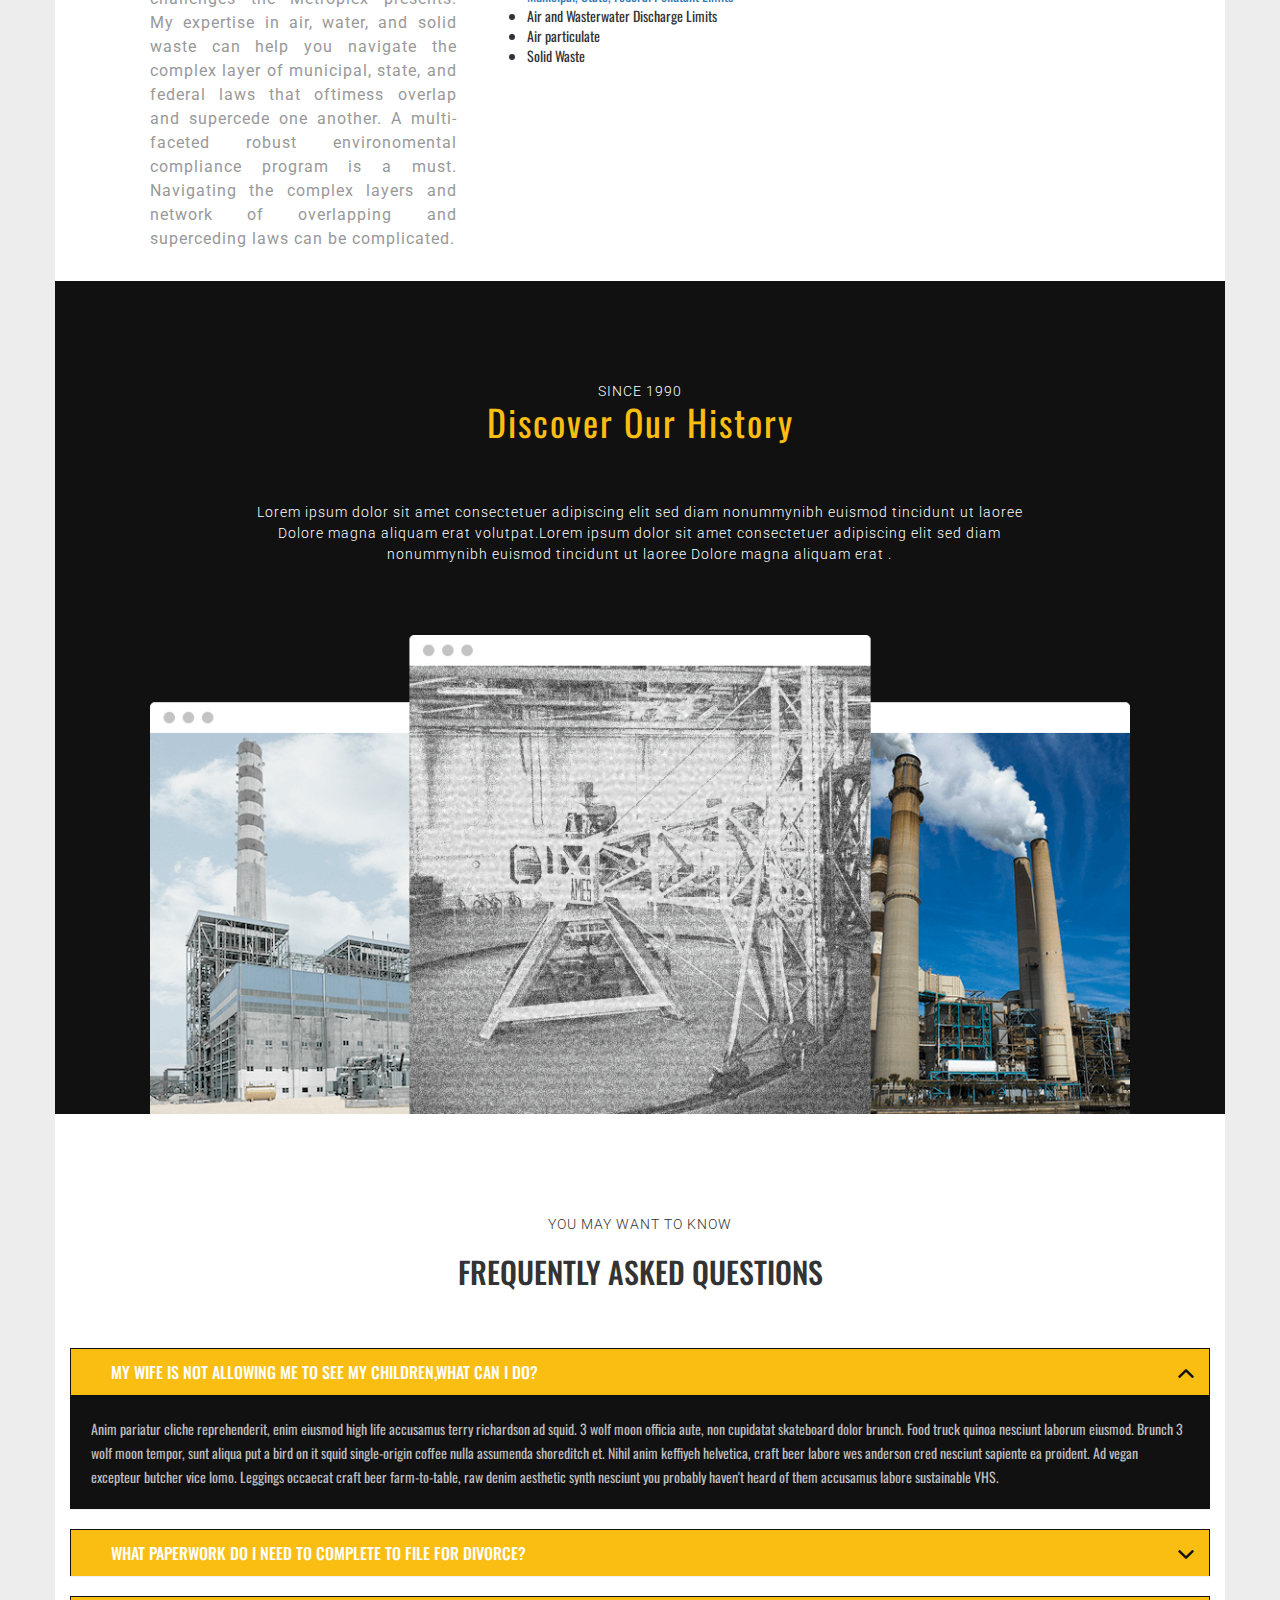
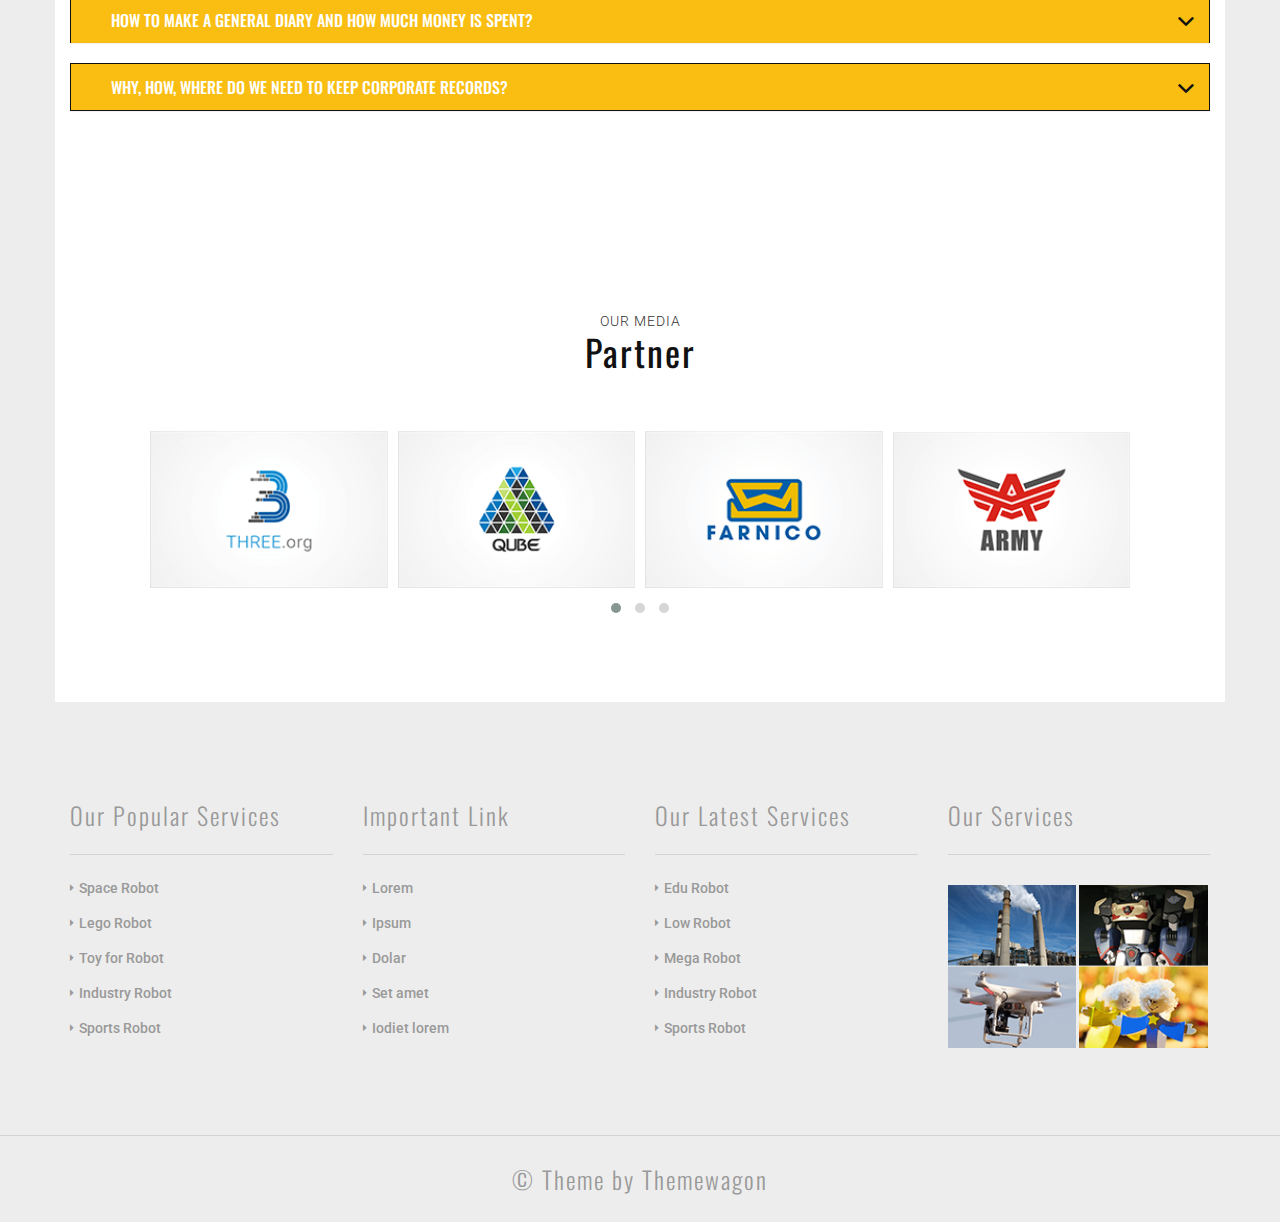
==== commit 9d756d8d: "fourth commit" ====
--- a/index.html
+++ b/index.html
@@ -184,6 +184,86 @@
                 </div>
             </div>
         </section>
+
+
+
+    <!-- FAQ -->
+       <section id="faq" class="faq overlay-light">
+            <div class="container section-bg">
+                <div class="row">
+                    <div class="col-sm-12">
+                        <div class="title-box">
+                            <p class="section-subtitle">You may want to know</p>
+                            <h2 class="section-title">frequently asked questions</h2>
+                        </div>
+                    </div>
+                </div>
+
+                <div class="row">
+                    <div class="col-sm-12">
+                        <div class="panel-group" id="accordion" role="tablist" aria-multiselectable="true">
+                            <div class="panel panel-default">
+                                <div class="panel-heading" role="tab" id="headingOne">
+                                    <h4 class="panel-title">
+                                        <a role="button" data-toggle="collapse" data-parent="#accordion" href="#collapseOne" aria-expanded="true" aria-controls="collapseOne">
+                                        My wife is not allowing me to see my children,what can I do?
+                                        </a>
+                                    </h4>
+                                </div>
+                                <div id="collapseOne" class="panel-collapse collapse in" role="tabpanel" aria-labelledby="headingOne">
+                                    <div class="panel-body">
+                                    Anim pariatur cliche reprehenderit, enim eiusmod high life accusamus terry richardson ad squid. 3 wolf moon officia aute, non cupidatat skateboard dolor brunch. Food truck quinoa nesciunt laborum eiusmod. Brunch 3 wolf moon tempor, sunt aliqua put a bird on it squid single-origin coffee nulla assumenda shoreditch et. Nihil anim keffiyeh helvetica, craft beer labore wes anderson cred nesciunt sapiente ea proident. Ad vegan excepteur butcher vice lomo. Leggings occaecat craft beer farm-to-table, raw denim aesthetic synth nesciunt you probably haven't heard of them accusamus labore sustainable VHS.
+                                    </div>
+                                </div>
+                            </div>
+                            <div class="panel panel-default">
+                                <div class="panel-heading" role="tab" id="headingTwo">
+                                    <h4 class="panel-title">
+                                        <a class="collapsed" role="button" data-toggle="collapse" data-parent="#accordion" href="#collapseTwo" aria-expanded="false" aria-controls="collapseTwo">
+                                        What paperwork do I need to complete to file for divorce?
+                                        </a>
+                                    </h4>
+                                </div>
+                                <div id="collapseTwo" class="panel-collapse collapse" role="tabpanel" aria-labelledby="headingTwo">
+                                    <div class="panel-body">
+                                    Anim pariatur cliche reprehenderit, enim eiusmod high life accusamus terry richardson ad squid. 3 wolf moon officia aute, non cupidatat skateboard dolor brunch. Food truck quinoa nesciunt laborum eiusmod. Brunch 3 wolf moon tempor, sunt aliqua put a bird on it squid single-origin coffee nulla assumenda shoreditch et. Nihil anim keffiyeh helvetica, craft beer labore wes anderson cred nesciunt sapiente ea proident. Ad vegan excepteur butcher vice lomo. Leggings occaecat craft beer farm-to-table, raw denim aesthetic synth nesciunt you probably haven't heard of them accusamus labore sustainable VHS.
+                                    </div>
+                                </div>
+                            </div>
+                            <div class="panel panel-default">
+                                <div class="panel-heading" role="tab" id="headingThree">
+                                    <h4 class="panel-title">
+                                        <a class="collapsed" role="button" data-toggle="collapse" data-parent="#accordion" href="#collapseThree" aria-expanded="false" aria-controls="collapseThree">
+                                        How to make a General Diary and How much monEy is spent?
+                                        </a>
+                                    </h4>
+                                </div>
+                                <div id="collapseThree" class="panel-collapse collapse" role="tabpanel" aria-labelledby="headingThree">
+                                    <div class="panel-body">
+                                    Anim pariatur cliche reprehenderit, enim eiusmod high life accusamus terry richardson ad squid. 3 wolf moon officia aute, non cupidatat skateboard dolor brunch. Food truck quinoa nesciunt laborum eiusmod. Brunch 3 wolf moon tempor, sunt aliqua put a bird on it squid single-origin coffee nulla assumenda shoreditch et. Nihil anim keffiyeh helvetica, craft beer labore wes anderson cred nesciunt sapiente ea proident. Ad vegan excepteur butcher vice lomo. Leggings occaecat craft beer farm-to-table, raw denim aesthetic synth nesciunt you probably haven't heard of them accusamus labore sustainable VHS.
+                                    </div>
+                                </div>
+                            </div>
+                            <div class="panel panel-default">
+                                <div class="panel-heading" role="tab" id="headingThree">
+                                    <h4 class="panel-title">
+                                        <a class="collapsed" role="button" data-toggle="collapse" data-parent="#accordion" href="#collapseFour" aria-expanded="false" aria-controls="collapseFour">
+                                        Why, how, where do we need to keep corporate records?
+                                        </a>
+                                    </h4>
+                                </div>
+                                <div id="collapseFour" class="panel-collapse collapse" role="tabpanel" aria-labelledby="headingThree">
+                                    <div class="panel-body">
+                                    Anim pariatur cliche reprehenderit, enim eiusmod high life accusamus terry richardson ad squid. 3 wolf moon officia aute, non cupidatat skateboard dolor brunch. Food truck quinoa nesciunt laborum eiusmod. Brunch 3 wolf moon tempor, sunt aliqua put a bird on it squid single-origin coffee nulla assumenda shoreditch et. Nihil anim keffiyeh helvetica, craft beer labore wes anderson cred nesciunt sapiente ea proident. Ad vegan excepteur butcher vice lomo. Leggings occaecat craft beer farm-to-table, raw denim aesthetic synth nesciunt you probably haven't heard of them accusamus labore sustainable VHS.
+                                    </div>
+                                </div>
+                            </div>
+                        </div>
+                    </div>
+                </div>
+            </div>
+        </section>
+
 
     <!-- Partner -->
         <section id="partner" class="partner">
--- a/assets/css/main.css
+++ b/assets/css/main.css
@@ -70,7 +70,57 @@
 }
 
 
-
+/**********************
+		FAQ
+**********************/
+.faq .section-bg{
+	background-color: #fff;
+	/*text-align: center;*/
+	padding-bottom: 80px;
+}
+
+/*.faq{
+	background-image: url(../images/faq.jpg);
+}*/
+.faq .panel-group .panel{
+	margin-bottom: 20px;
+}
+.faq .panel-default>.panel-heading{
+	background-color: #FABE12;
+}
+.faq .panel-body{
+	background-color: #111111;
+	color: #bcbcbc;
+}
+.faq .panel-default>.panel-heading a{
+	color: #fff;
+	text-transform: uppercase;
+}
+.faq .panel-heading, .faq .panel-body, .faq .panel-group .panel{
+	border-radius: 0;
+}
+
+.overlay-light, .overlay-dark{
+	position: relative;
+}
+.overlay-light div, .overlay-dark div{
+	z-index: 2;
+}
+/*.overlay-light:after, .overlay-dark:after{
+	top: 0;
+	left: 0;
+	content: '';
+	width: 100%;
+	height: 100%;
+	position: absolute;
+	z-index: 1;
+}
+.overlay-light:after{
+	background-color: rgba(255, 255, 255, 0.8);
+}
+.overlay-dark:after{
+	background-color: rgba(0, 0, 0, 0.5);
+}*/
 
 /*======================================================================
 ##		Header Section
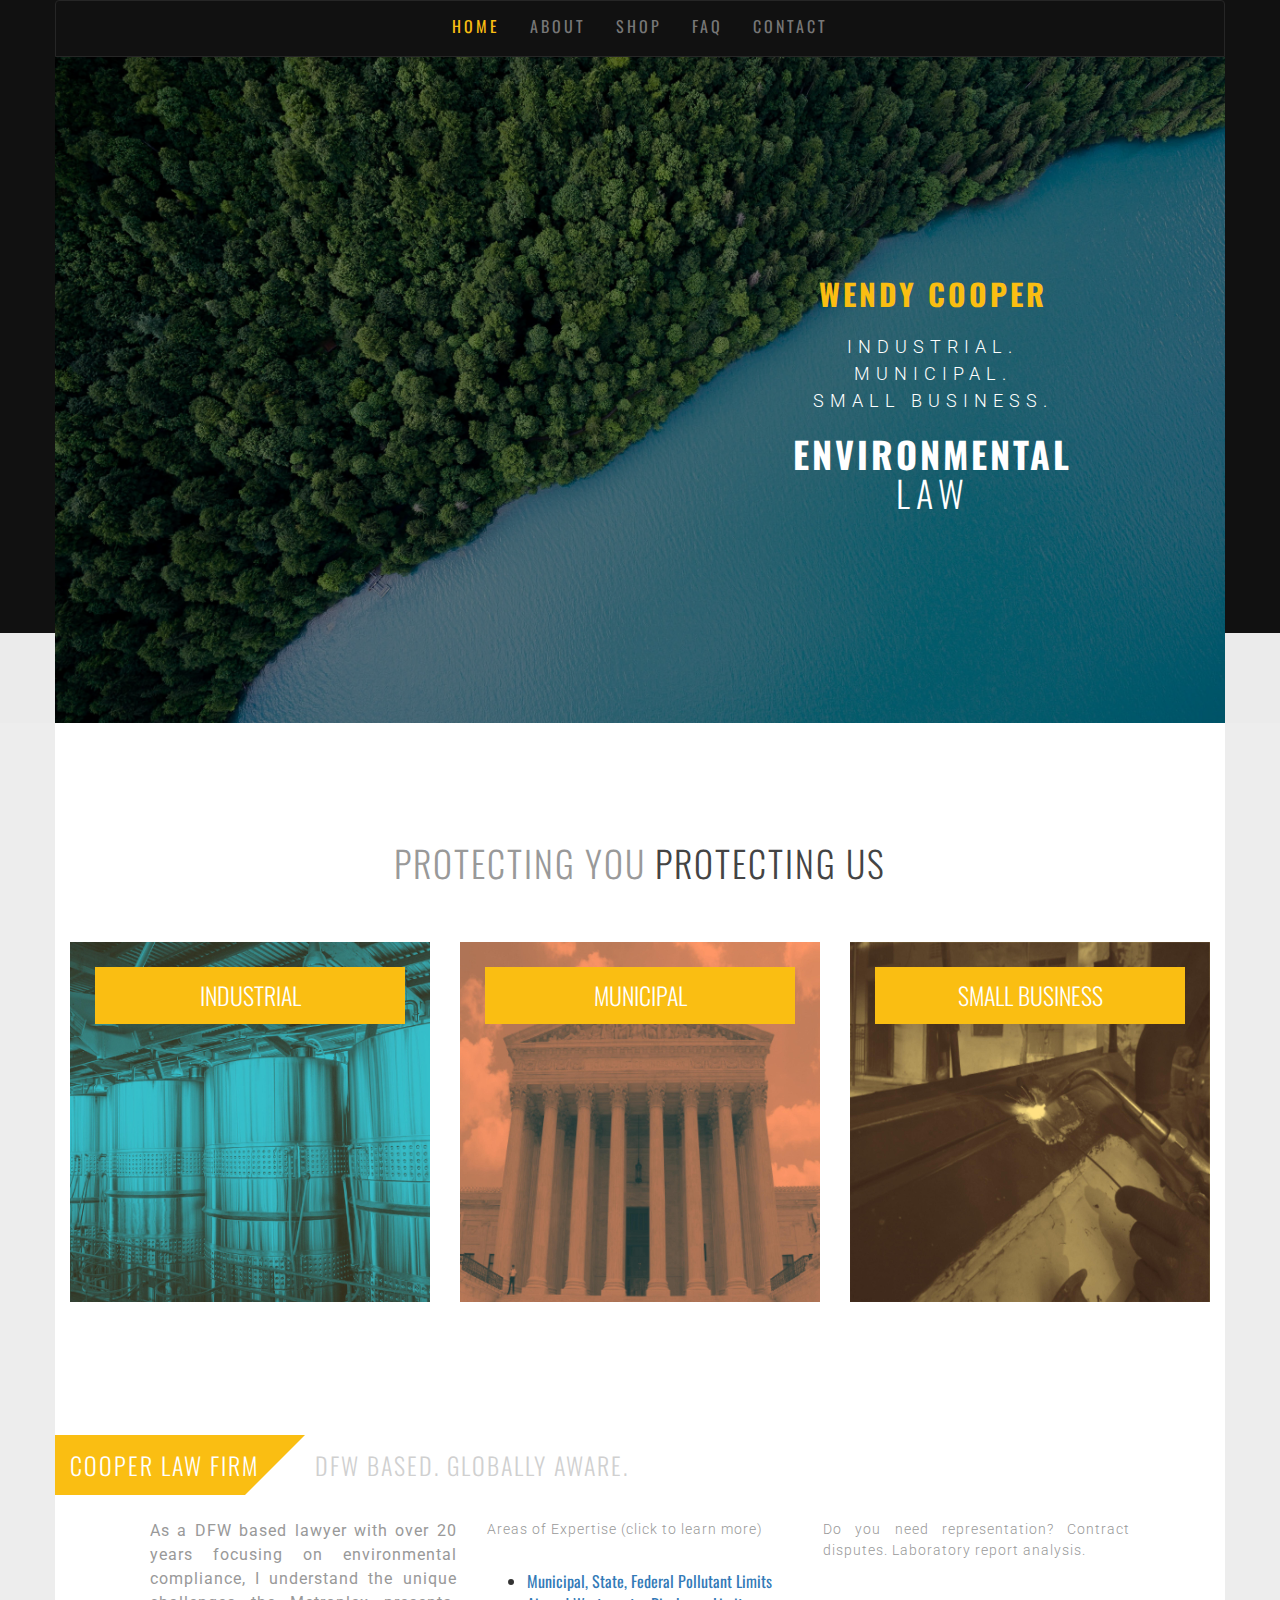
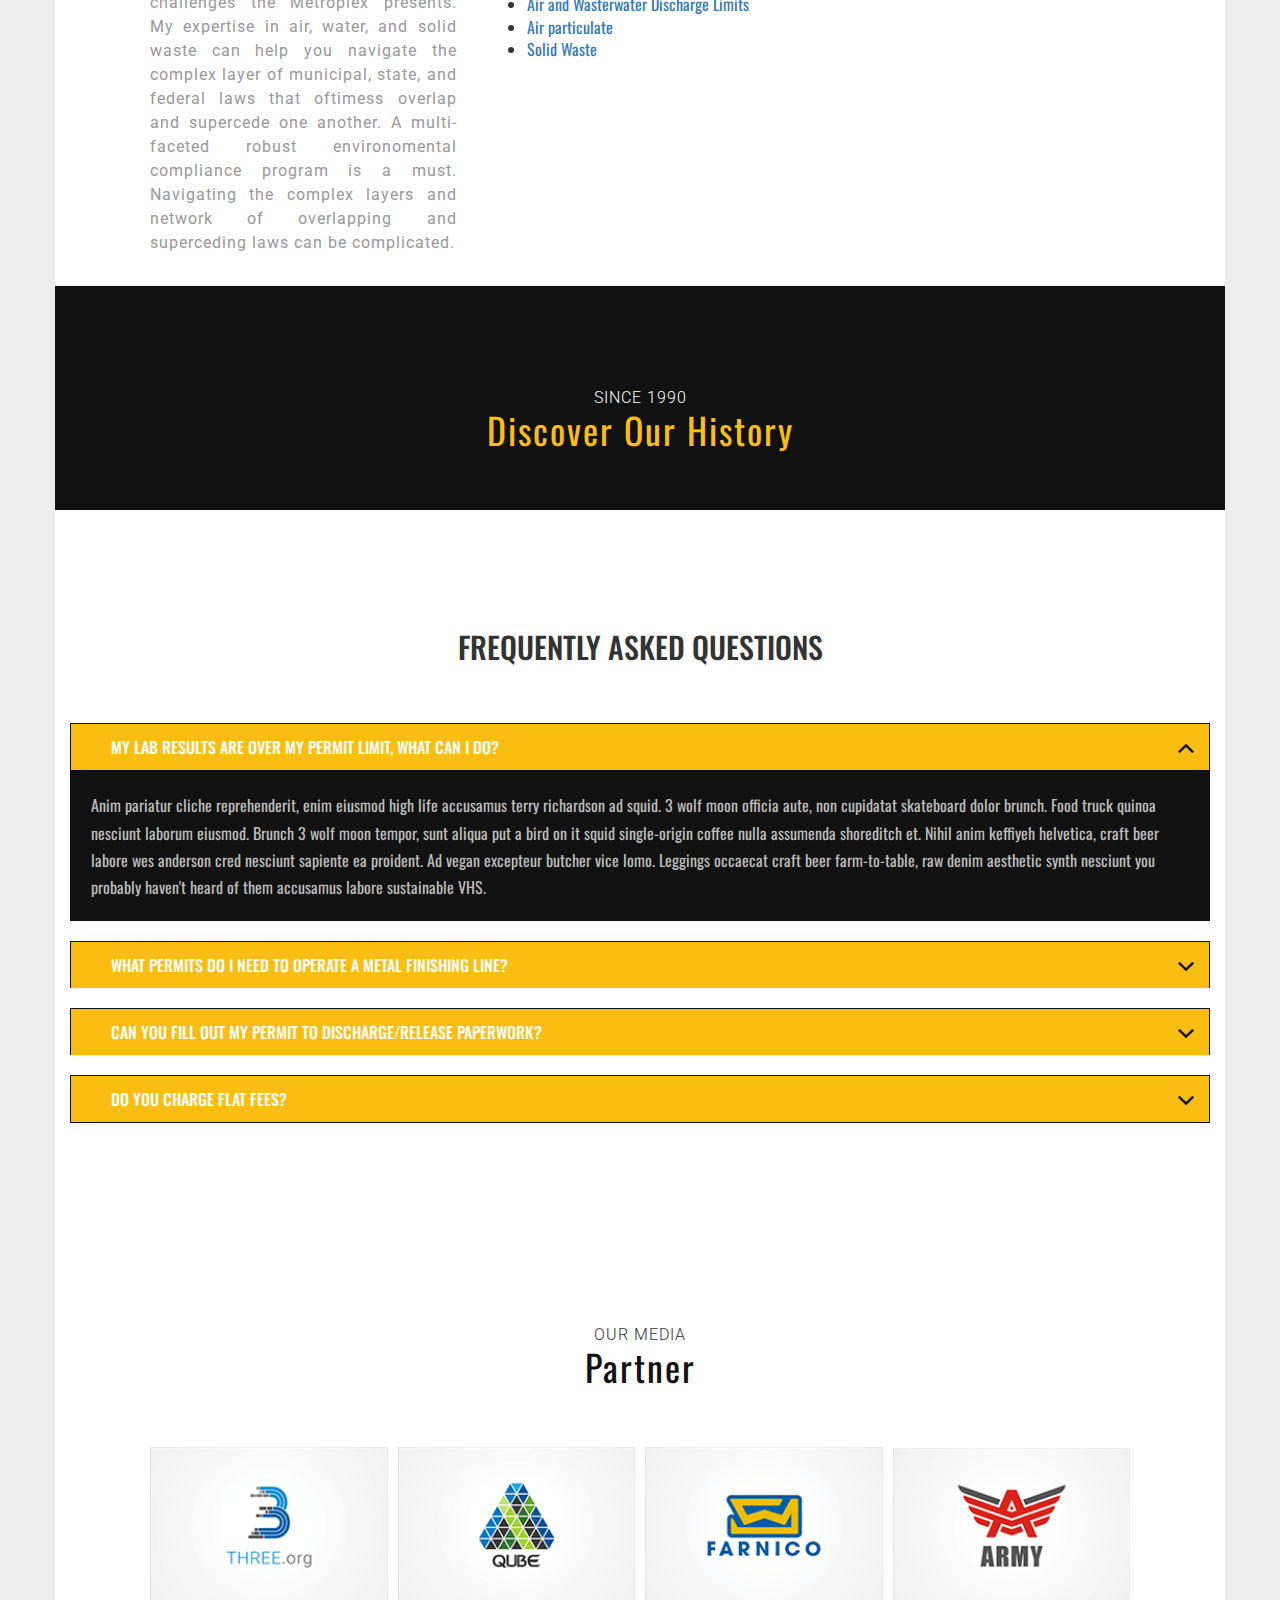
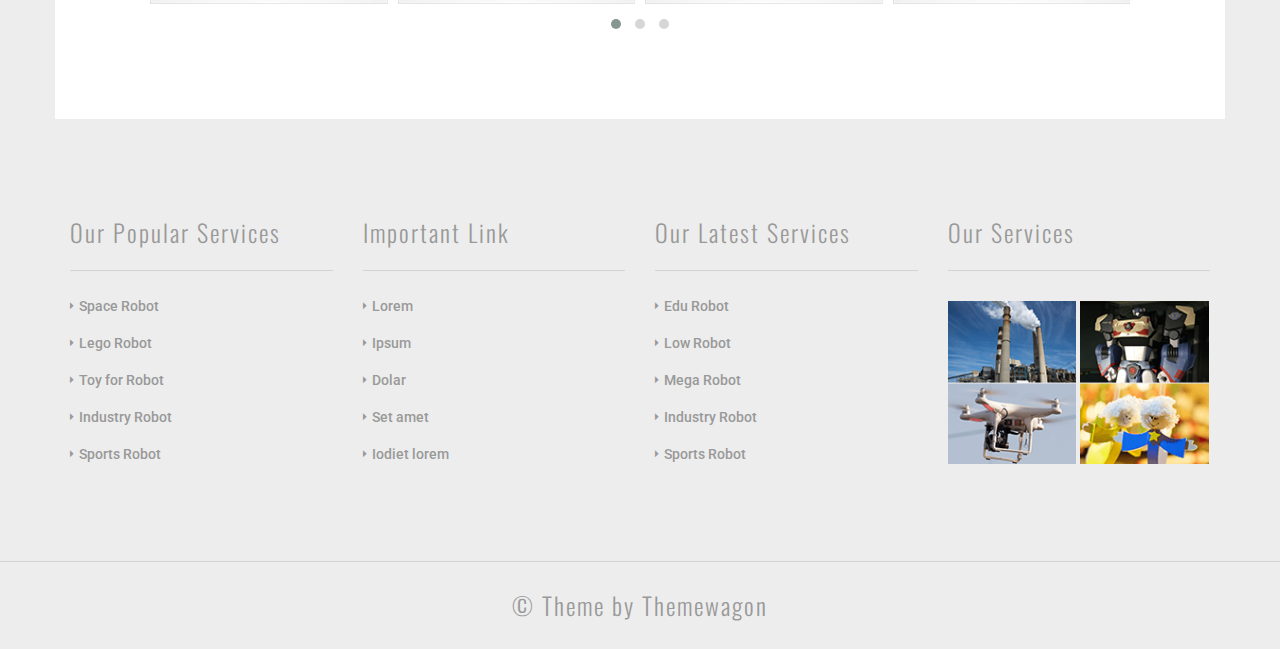
==== commit a6d80f91: "pic edits" ====
--- a/index.html
+++ b/index.html
@@ -106,19 +106,19 @@
                 <div class="row">
                     <div class="col-sm-4">
                         <div class="porduct-box">
-                            <img class="img-responsive" src="assets/images/product-1.jpg" alt="product">
+                            <img class="img-responsive" src="assets/images/industrial1colorResized.jpg" alt="product">
                             <h3 class="product-title">Industrial</h3>
                         </div>
                     </div>
                     <div class="col-sm-4">
                         <div class="porduct-box">
-                            <img class="img-responsive" src="assets/images/product-2.jpg" alt="product">
+                            <img class="img-responsive" src="assets/images/supremeColor.jpg" alt="product">
                             <h3 class="product-title">Municipal</h3>
                         </div>
                     </div>
                     <div class="col-sm-4">
                         <div class="porduct-box">
-                            <img class="img-responsive" src="assets/images/product-3.jpg" alt="product">
+                            <img class="img-responsive" src="assets/images/small-business1Color.jpg" alt="product">
                             <h3 class="product-title">Small Business</h3>
                         </div>
                     </div>
@@ -140,12 +140,12 @@
                             </p>
                         </div>
                         <div class="col-sm-4">
-                            <p>Areas of Expertise
-                                <ul><li>Click on a link to learn more</li>
+                            <p>Areas of Expertise (click to learn more)
+                                <ul>
                                     <li><a href="#">Municipal, State, Federal Pollutant Limits</a></li>
-                                    <li>Air and Wasterwater Discharge Limits</li>
-                                    <li>Air particulate</li>
-                                    <li>Solid Waste</li>
+                                    <li><a href="#">Air and Wasterwater Discharge Limits</a></li>
+                                    <li><a href="#">Air particulate</a></li>
+                                    <li><a href="#">Solid Waste</a></li>
                                 </ul>
                             </p>
                         </div>
@@ -159,6 +159,59 @@
             </div>
         </section>
 
+
+        <!-- Testimonial -->
+            <section id="testimonial" class="testimonial">
+                <div class="container-fluid">
+                    <div class="row">
+                        <div class="col-sm-11 col-sm-offset-1">
+                            <div id="test-slider" class="owl-carousel">
+                                <div class="item">
+                                    <div class="row">
+                                        <div class="col-sm-5">
+                                            <img class="img-responsive img-full" src="assets/images/testimonial-1.jpg" alt="testimonial">
+                                        </div>
+                                        <div class="col-sm-7">
+                                            <p>
+                                                Aenean vulputate eleifend tellus. Aenean leo ligula, porttitor eu, consequat vitae, eleifend ac, enim. Aliquam lorem ante, dapibus in, viverra quis, feugiat a, Aenean imperdiet. Etiam ultricies nisi vel tellus. PhaseIlus viverra nulla ut metus varius laoreet. Quisque rutrum. Aenean imperdiet. Etiam ultricies nisi vel augue. Phasellus viverra nulls ut metus varius laoreet.
+                                            </p>
+                                            <span>K. Survy | CEO, Google</span>
+                                        </div>
+                                    </div>
+                                </div>
+                                <div class="item">
+                                    <div class="row">
+                                        <div class="col-sm-5">
+                                            <img class="img-responsive img-full" src="assets/images/testimonial-2.jpg" alt="testimonial">
+                                        </div>
+                                        <div class="col-sm-7">
+                                            <p>
+                                                Lorem Ipsum is simply dummy text of the printing and typesetting industry. Lorem Ipsum has been the industry's standard dummy text ever since the 1500s, when an unknown printer took a galley of essentially unchanged. It was popularised in the 1960s with the Letraset sheets containing Lorem Ipsum passages.
+                                            </p>
+                                            <span>K. Survy | CEO, Google</span>
+                                        </div>
+                                    </div>
+                                </div>
+                                <div class="item">
+                                    <div class="row">
+                                        <div class="col-sm-5">
+                                            <img class="img-responsive img-full" src="assets/images/testimonial-3.jpg" alt="testimonial">
+                                        </div>
+                                        <div class="col-sm-7">
+                                            <p>
+                                                This is Texas Lawyers, an awesome template for Lawyers. It provides everything and more for a lower. Search no more, Download this now.This is Texas Lawyers, an awesome template for Lawyers. It provides everything and more for a lower. Search no more,printer took a galley of essentially unchanged. It was popularised in the 1960s with the Letraset sheets containing Lorem Ipsum.
+                                            </p>
+                                            <span>K. Survy | CEO, Google</span>
+                                        </div>
+                                    </div>
+                                </div>
+                            </div>
+                        </div>
+                    </div>
+                </div>
+            </section>
+
+
     <!-- History -->
         <section id="history" class="history">
             <div class="container section-bg">
@@ -170,7 +223,57 @@
                         </div>
                     </div>
                 </div>
-                <div class="row">
+
+                <div class="row">
+                    <div class="col-sm-11 col-sm-offset-1">
+                        <div id="test-slider" class="owl-carousel">
+                            <div class="item">
+                                <div class="row">
+                                    <div class="col-sm-5">
+                                        <img class="img-responsive img-full" src="assets/images/testimonial-1.jpg" alt="testimonial">
+                                    </div>
+                                    <div class="col-sm-7">
+                                        <p>
+                                            Aenean vulputate eleifend tellus. Aenean leo ligula, porttitor eu, consequat vitae, eleifend ac, enim. Aliquam lorem ante, dapibus in, viverra quis, feugiat a, Aenean imperdiet. Etiam ultricies nisi vel tellus. PhaseIlus viverra nulla ut metus varius laoreet. Quisque rutrum. Aenean imperdiet. Etiam ultricies nisi vel augue. Phasellus viverra nulls ut metus varius laoreet.
+                                        </p>
+                                        <span>K. Survy | CEO, Google</span>
+                                    </div>
+                                </div>
+                            </div>
+                            <div class="item">
+                                <div class="row">
+                                    <div class="col-sm-5">
+                                        <img class="img-responsive img-full" src="assets/images/testimonial-2.jpg" alt="testimonial">
+                                    </div>
+                                    <div class="col-sm-7">
+                                        <p>
+                                            Lorem Ipsum is simply dummy text of the printing and typesetting industry. Lorem Ipsum has been the industry's standard dummy text ever since the 1500s, when an unknown printer took a galley of essentially unchanged. It was popularised in the 1960s with the Letraset sheets containing Lorem Ipsum passages.
+                                        </p>
+                                        <span>K. Survy | CEO, Google</span>
+                                    </div>
+                                </div>
+                            </div>
+                            <div class="item">
+                                <div class="row">
+                                    <div class="col-sm-5">
+                                        <img class="img-responsive img-full" src="assets/images/testimonial-3.jpg" alt="testimonial">
+                                    </div>
+                                    <div class="col-sm-7">
+                                        <p>
+                                            This is Texas Lawyers, an awesome template for Lawyers. It provides everything and more for a lower. Search no more, Download this now.This is Texas Lawyers, an awesome template for Lawyers. It provides everything and more for a lower. Search no more,printer took a galley of essentially unchanged. It was popularised in the 1960s with the Letraset sheets containing Lorem Ipsum.
+                                        </p>
+                                        <span>K. Survy | CEO, Google</span>
+                                    </div>
+                                </div>
+                            </div>
+                        </div>
+                    </div>
+                </div>
+
+
+
+
+<!--                <div class="row">
                     <div class="boxed">
                         <div class="col-sm-10 col-sm-offset-1">
                             <p>
@@ -181,7 +284,8 @@
                             <img class="img-responsive" src="assets/images/history.png" alt="history">
                         </div>
                     </div>
-                </div>
+                </div> -->
+
             </div>
         </section>
 
@@ -193,7 +297,6 @@
                 <div class="row">
                     <div class="col-sm-12">
                         <div class="title-box">
-                            <p class="section-subtitle">You may want to know</p>
                             <h2 class="section-title">frequently asked questions</h2>
                         </div>
                     </div>
@@ -206,7 +309,7 @@
                                 <div class="panel-heading" role="tab" id="headingOne">
                                     <h4 class="panel-title">
                                         <a role="button" data-toggle="collapse" data-parent="#accordion" href="#collapseOne" aria-expanded="true" aria-controls="collapseOne">
-                                        My wife is not allowing me to see my children,what can I do?
+                                        My lab results are over my permit limit, what can I do?
                                         </a>
                                     </h4>
                                 </div>
@@ -220,7 +323,7 @@
                                 <div class="panel-heading" role="tab" id="headingTwo">
                                     <h4 class="panel-title">
                                         <a class="collapsed" role="button" data-toggle="collapse" data-parent="#accordion" href="#collapseTwo" aria-expanded="false" aria-controls="collapseTwo">
-                                        What paperwork do I need to complete to file for divorce?
+                                        What permits do I need to operate a metal finishing line?
                                         </a>
                                     </h4>
                                 </div>
@@ -234,7 +337,7 @@
                                 <div class="panel-heading" role="tab" id="headingThree">
                                     <h4 class="panel-title">
                                         <a class="collapsed" role="button" data-toggle="collapse" data-parent="#accordion" href="#collapseThree" aria-expanded="false" aria-controls="collapseThree">
-                                        How to make a General Diary and How much monEy is spent?
+                                        Can you fill out my permit to discharge/release paperwork?
                                         </a>
                                     </h4>
                                 </div>
@@ -248,7 +351,7 @@
                                 <div class="panel-heading" role="tab" id="headingThree">
                                     <h4 class="panel-title">
                                         <a class="collapsed" role="button" data-toggle="collapse" data-parent="#accordion" href="#collapseFour" aria-expanded="false" aria-controls="collapseFour">
-                                        Why, how, where do we need to keep corporate records?
+                                        Do you charge flat fees?
                                         </a>
                                     </h4>
                                 </div>
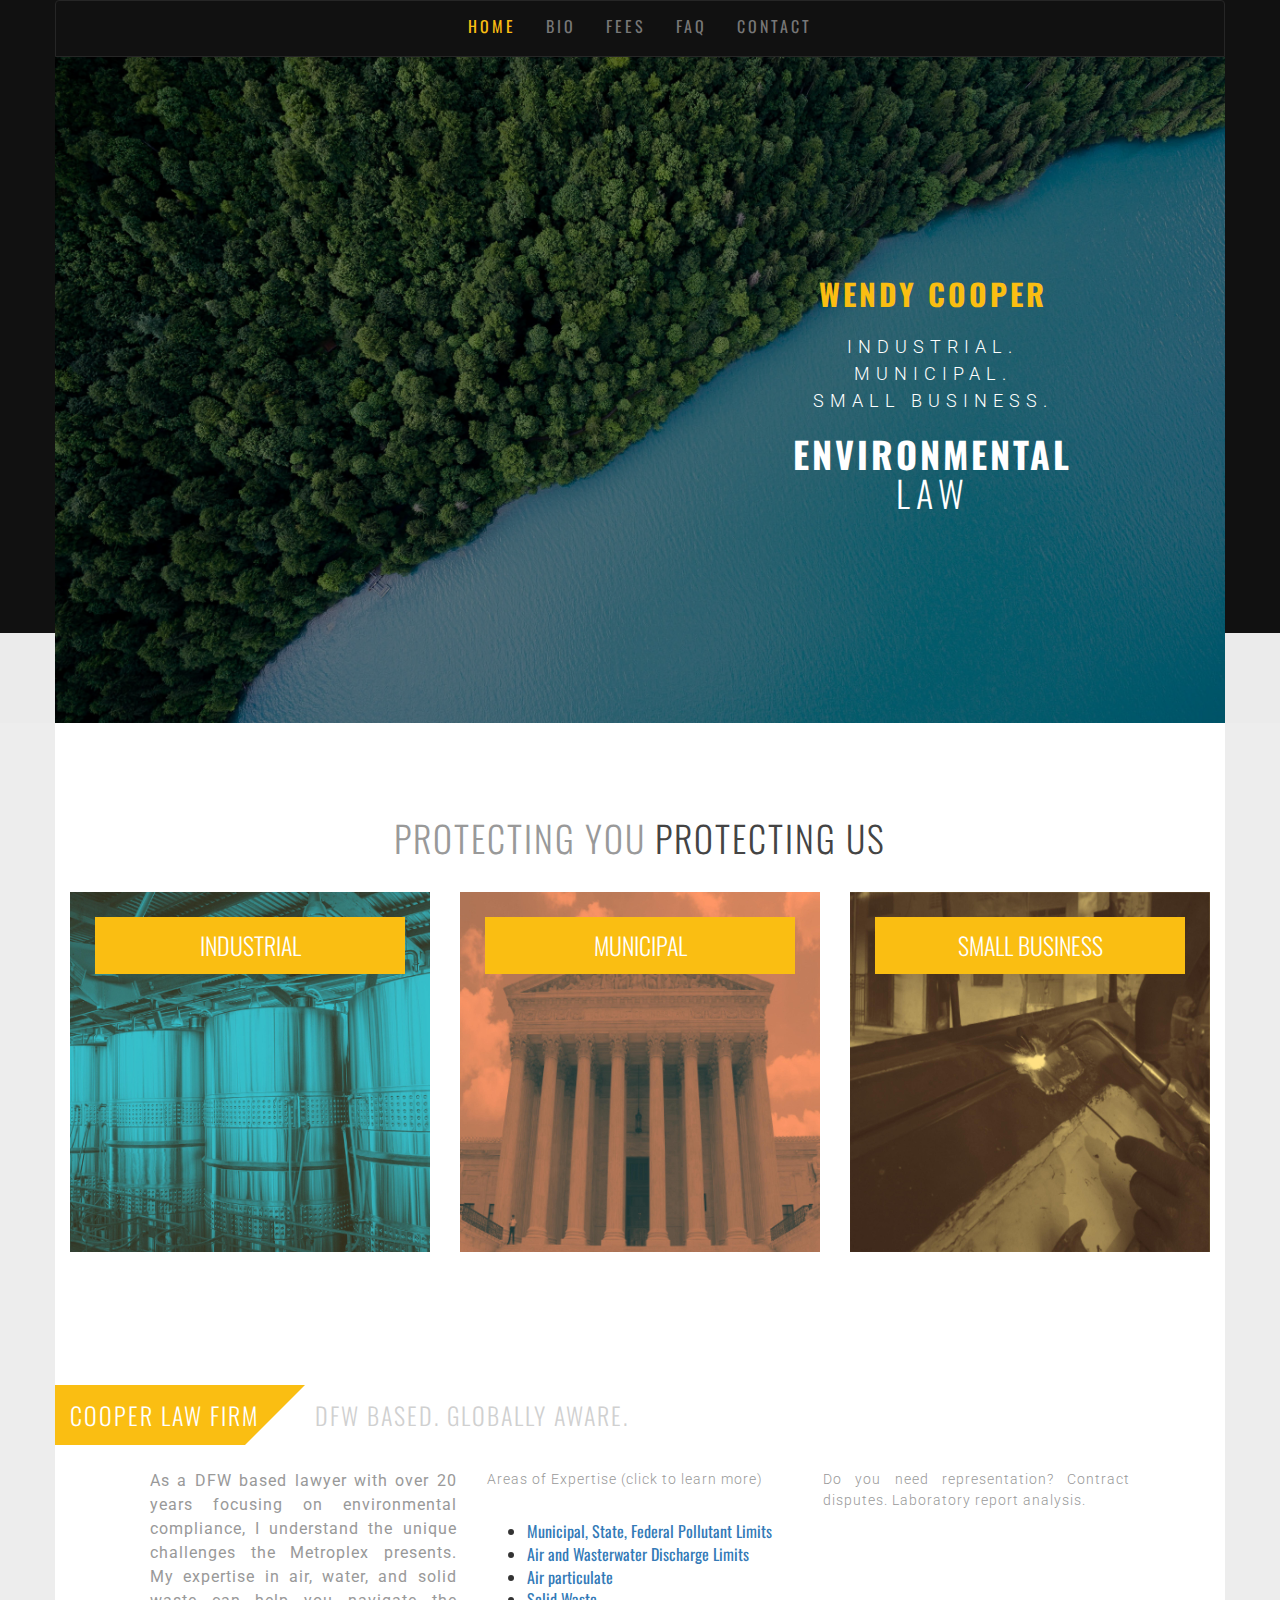
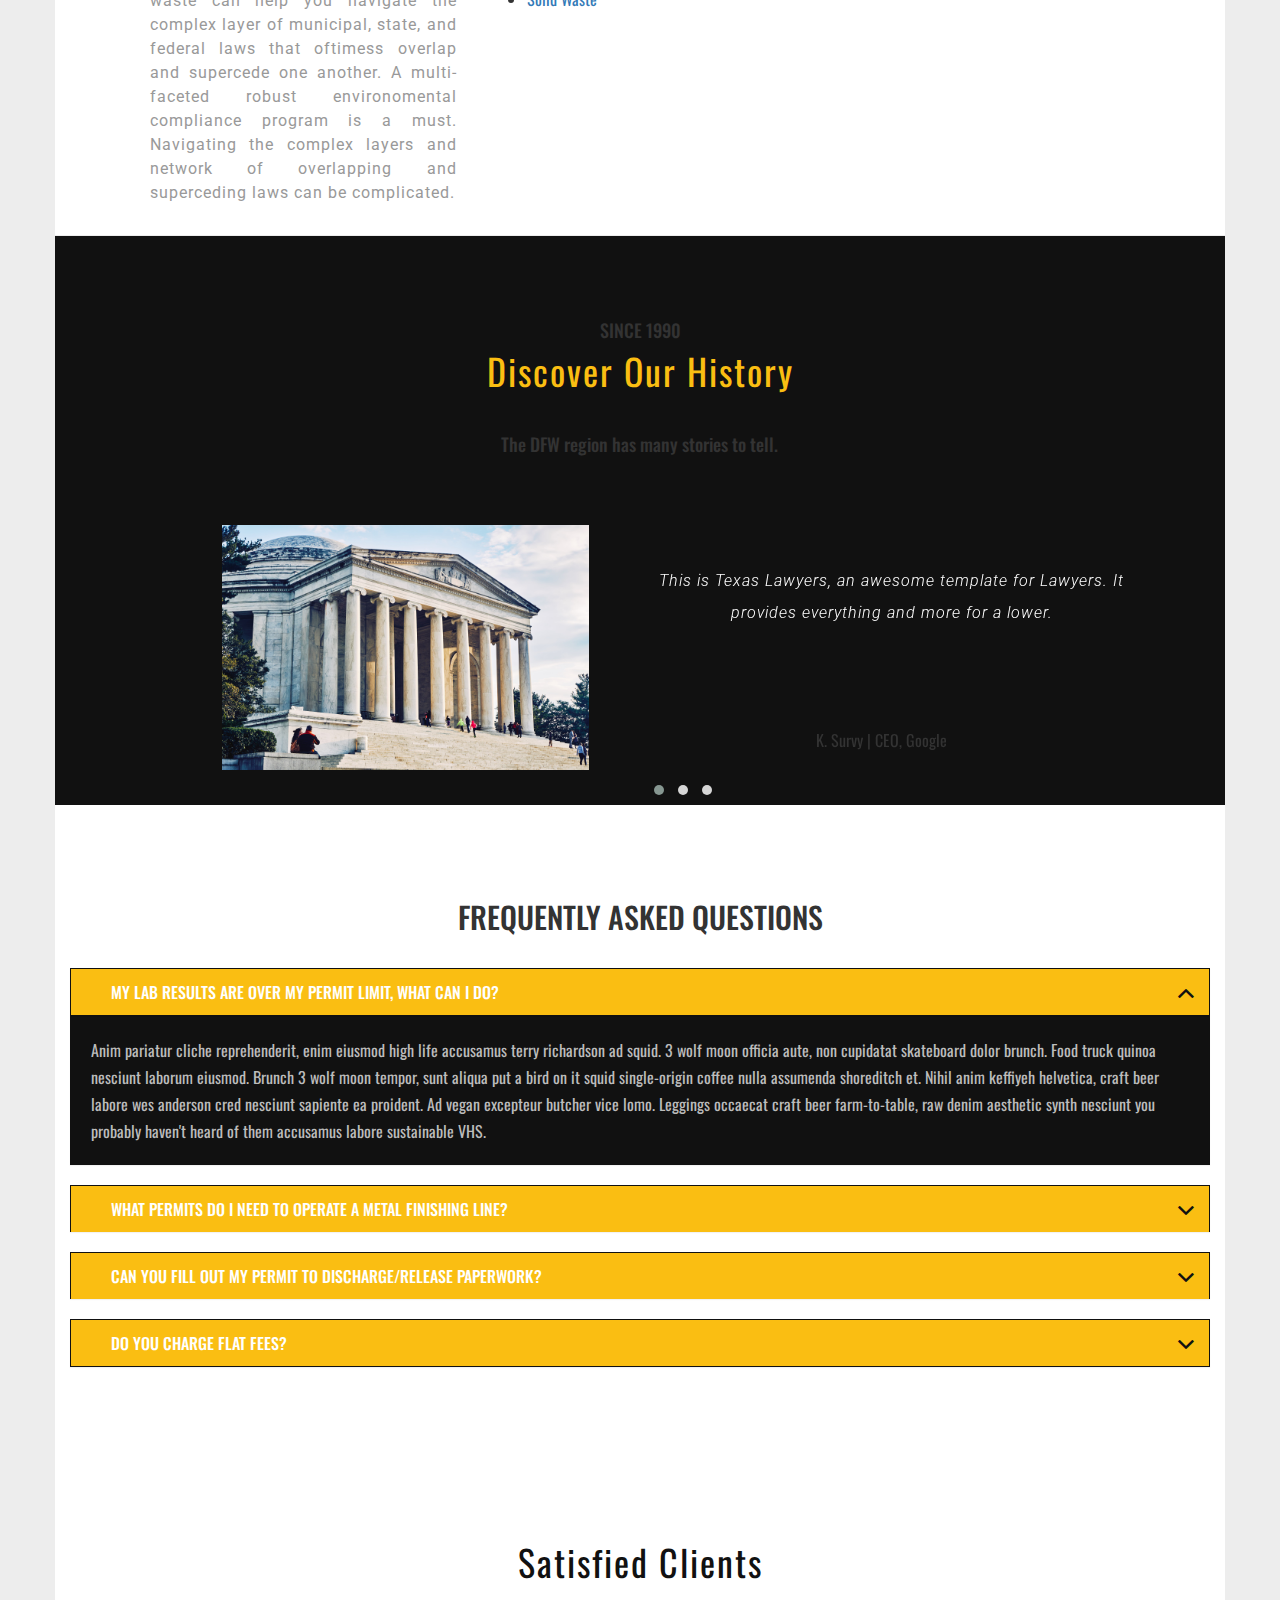
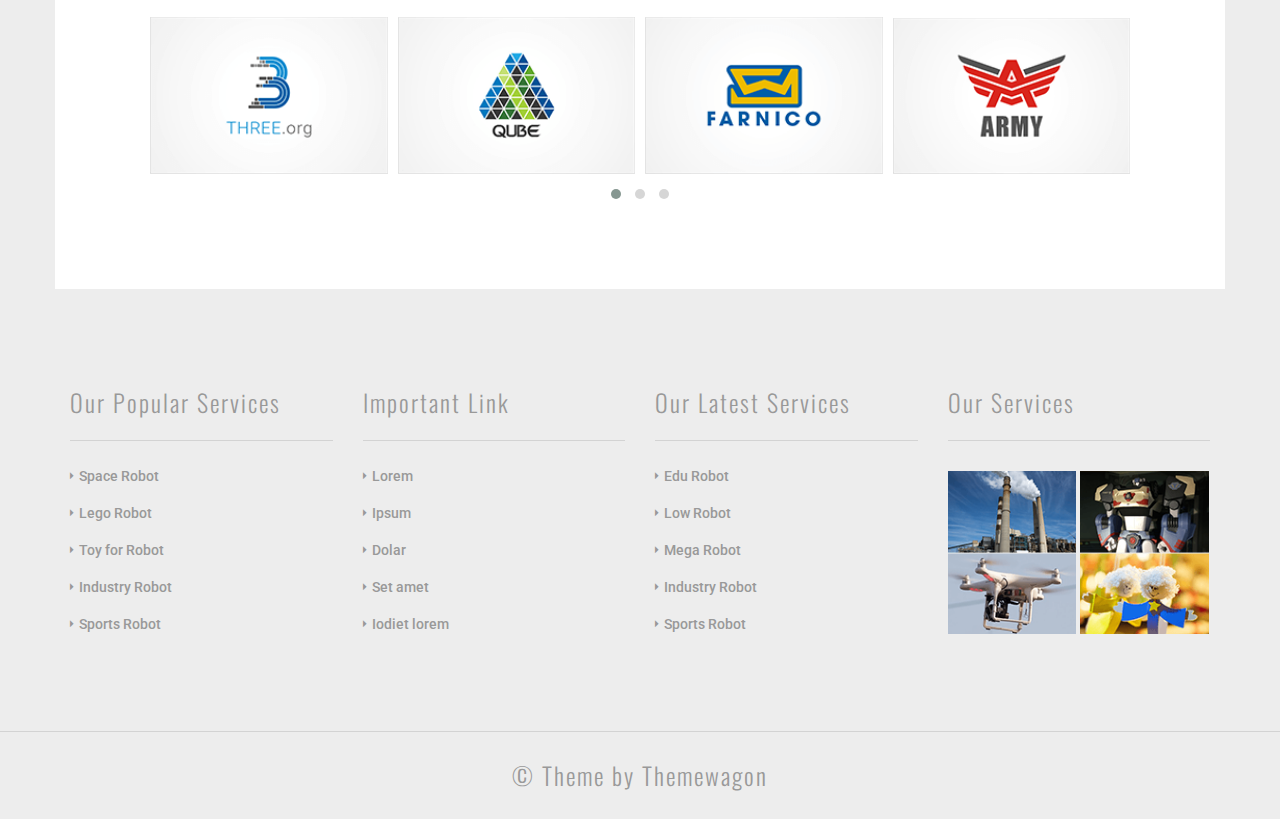
==== commit 1e3fa1c8: "added history carousel" ====
--- a/index.html
+++ b/index.html
@@ -1,32 +1,34 @@
 <!DOCTYPE html>
 <html lang="en">
-    <head>
-        <meta charset="utf-8">
-        <meta http-equiv="X-UA-Compatible" content="IE=edge">
-        <meta name="viewport" content="width=device-width, initial-scale=1">
-
-        <title>Cooper Law</title>
-
-        <!-- CSS -->
-
-        <!-- google fonts -->
-        <link href='https://fonts.googleapis.com/css?family=Roboto:400,300,500,700' rel='stylesheet' type='text/css'>
-        <link href='https://fonts.googleapis.com/css?family=Oswald:400,300,700' rel='stylesheet' type='text/css'>
-
-        <!-- files -->
-        <link href="assets/css/bootstrap.min.css" rel="stylesheet">
-        <link href="assets/css/magnific-popup.css" rel="stylesheet">
-        <link href="assets/css/owl.carousel.css" rel="stylesheet">
-        <link href="assets/css/owl.carousel.theme.min.css" rel="stylesheet">
-        <link href="assets/css/ionicons.css" rel="stylesheet">
-        <link href="assets/css/main.css" rel="stylesheet">
-
-        <!--[if lt IE 9]>
+
+<head>
+    <meta charset="utf-8">
+    <meta http-equiv="X-UA-Compatible" content="IE=edge">
+    <meta name="viewport" content="width=device-width, initial-scale=1">
+
+    <title>Cooper Law</title>
+
+    <!-- CSS -->
+
+    <!-- google fonts -->
+    <link href='https://fonts.googleapis.com/css?family=Roboto:400,300,500,700' rel='stylesheet' type='text/css'>
+    <link href='https://fonts.googleapis.com/css?family=Oswald:400,300,700' rel='stylesheet' type='text/css'>
+
+    <!-- files -->
+    <link href="assets/css/bootstrap.min.css" rel="stylesheet">
+    <link href="assets/css/magnific-popup.css" rel="stylesheet">
+    <link href="assets/css/owl.carousel.css" rel="stylesheet">
+    <link href="assets/css/owl.carousel.theme.min.css" rel="stylesheet">
+    <link href="assets/css/ionicons.css" rel="stylesheet">
+    <link href="assets/css/main.css" rel="stylesheet">
+
+    <!--[if lt IE 9]>
           <script src="https://oss.maxcdn.com/html5shiv/3.7.2/html5shiv.min.js"></script>
           <script src="https://oss.maxcdn.com/respond/1.4.2/respond.min.js"></script>
         <![endif]-->
-    </head>
-    <body>
+</head>
+
+<body>
 
     <!-- Commenting Out ===== Site Header
         <div class="site-header-bg">
@@ -52,445 +54,457 @@
 
     <!-- End of Header -->
 
-        <section id="header" class="main-header">
-            <div class="container">
-
-                <div class="row">
-                    <nav class="navbar navbar-default">
-                        <div class="navbar-header">
-                            <button type="button" class="navbar-toggle collapsed" data-toggle="collapse" data-target="#site-nav-bar" aria-expanded="false">
+    <section id="header" class="main-header">
+        <div class="container">
+
+            <div class="row">
+                <nav class="navbar navbar-default">
+                    <div class="navbar-header">
+                        <button type="button" class="navbar-toggle collapsed" data-toggle="collapse" data-target="#site-nav-bar" aria-expanded="false">
                                 <span class="sr-only">Toggle navigation</span>
                                 <span class="icon-bar"></span>
                                 <span class="icon-bar"></span>
                                 <span class="icon-bar"></span>
                             </button>
-                        </div>
-
-                        <div class="collapse navbar-collapse" id="site-nav-bar">
-                            <ul class="nav navbar-nav">
-                                <li class="active"><a href="index.html">Home</a></li>
-                                <li><a href="about.html">About</a></li>
-                                <li><a href="shop.html">Shop</a></li>
-                                <li><a href="faq.html">FAQ</a></li>
-                                <li><a href="contact.html">Contact</a></li>
+                    </div>
+
+                    <div class="collapse navbar-collapse" id="site-nav-bar">
+                        <ul class="nav navbar-nav">
+                            <li class="active"><a href="index.html">Home</a></li>
+                            <li><a href="about.html">Bio</a></li>
+                            <li><a href="shop.html">Fees</a></li>
+                            <li><a href="#faq">FAQ</a></li>
+                            <li><a href="contact.html">Contact</a></li>
+                        </ul>
+                    </div>
+                    <!-- /.navbar-collapse -->
+                </nav>
+            </div>
+
+            <div class="intro row">
+                <div class="overlay"></div>
+                <div class="col-sm-6 col-sm-offset-6">
+                    <h2 class="header-quote">Wendy Cooper</h2><br>
+                    <p>
+                        Industrial.<br> Municipal.<br> Small Business.
+                    </p>
+                    <h1 class="header-title">Environmental<br><span class="thin">Law</span></h1>
+                </div>
+            </div>
+            <!-- /.intro.row -->
+        </div>
+        <!-- /.container -->
+        <div class="nutral"></div>
+    </section>
+    <!-- /#header -->
+
+    <!-- Product -->
+
+    <section id="product" class="product">
+        <div class="container section-bg">
+            <div class="row">
+                <div class="col-sm-12">
+                    <div class="title-box">
+                        <h2 class="title">Protecting You <span>Protecting Us</span></h2>
+                    </div>
+                </div>
+            </div>
+            <div class="row">
+                <div class="col-sm-4">
+                    <div class="porduct-box">
+                        <img class="img-responsive" src="assets/images/industrial1colorResized.jpg" alt="product">
+                        <h3 class="product-title">Industrial</h3>
+                    </div>
+                </div>
+                <div class="col-sm-4">
+                    <div class="porduct-box">
+                        <img class="img-responsive" src="assets/images/supremeColor.jpg" alt="product">
+                        <h3 class="product-title">Municipal</h3>
+                    </div>
+                </div>
+                <div class="col-sm-4">
+                    <div class="porduct-box">
+                        <img class="img-responsive" src="assets/images/small-business1Color.jpg" alt="product">
+                        <h3 class="product-title">Small Business</h3>
+                    </div>
+                </div>
+            </div>
+            <div class="row">
+                <div class="col-sm-12">
+                    <div class="classic-title">
+                        <div class="stiker">
+                            <h3 class="inner-stiker">Cooper Law Firm</h3>
+                        </div>
+                        <h3 class="outer-stiker">DFW Based. Globally Aware.</h3>
+                        <div class="incline-div"></div>
+                    </div>
+                </div>
+                <div class="boxed">
+                    <div class="col-sm-4">
+                        <p class="p-large">
+                            As a DFW based lawyer with over 20 years focusing on environmental compliance, I understand the unique challenges the Metroplex presents. My expertise in air, water, and solid waste can help you navigate the complex layer of municipal, state, and federal
+                            laws that oftimess overlap and supercede one another. A multi-faceted robust environomental compliance program is a must. Navigating the complex layers and network of overlapping and superceding laws can be complicated.
+                        </p>
+                    </div>
+                    <div class="col-sm-4">
+                        <p>Areas of Expertise (click to learn more)
+                            <ul>
+                                <li><a href="#">Municipal, State, Federal Pollutant Limits</a></li>
+                                <li><a href="#">Air and Wasterwater Discharge Limits</a></li>
+                                <li><a href="#">Air particulate</a></li>
+                                <li><a href="#">Solid Waste</a></li>
                             </ul>
-                        </div><!-- /.navbar-collapse -->
-                    </nav>
-                </div>
-
-                <div class="intro row">
-                    <div class="overlay"></div>
-                    <div class="col-sm-6 col-sm-offset-6">
-                        <h2 class="header-quote">Wendy Cooper</h2><br>
+                        </p>
+                    </div>
+                    <div class="col-sm-4">
                         <p>
-                            Industrial.<br> Municipal.<br> Small Business.
+                            Do you need representation? Contract disputes. Laboratory report analysis.
                         </p>
-                        <h1 class="header-title">Environmental<br><span class="thin">Law</span></h1>
-                    </div>
-                </div> <!-- /.intro.row -->
-            </div> <!-- /.container -->
-            <div class="nutral"></div>
-        </section> <!-- /#header -->
-
-    <!-- Product -->
-
-        <section id="product" class="product">
-            <div class="container section-bg">
-                <div class="row">
-                    <div class="col-sm-12">
-                        <div class="title-box">
-                            <h2 class="title">Protecting You <span>Protecting Us</span></h2>
-                        </div>
-                    </div>
-                </div>
-                <div class="row">
-                    <div class="col-sm-4">
-                        <div class="porduct-box">
-                            <img class="img-responsive" src="assets/images/industrial1colorResized.jpg" alt="product">
-                            <h3 class="product-title">Industrial</h3>
-                        </div>
-                    </div>
-                    <div class="col-sm-4">
-                        <div class="porduct-box">
-                            <img class="img-responsive" src="assets/images/supremeColor.jpg" alt="product">
-                            <h3 class="product-title">Municipal</h3>
-                        </div>
-                    </div>
-                    <div class="col-sm-4">
-                        <div class="porduct-box">
-                            <img class="img-responsive" src="assets/images/small-business1Color.jpg" alt="product">
-                            <h3 class="product-title">Small Business</h3>
-                        </div>
-                    </div>
-                </div>
-                <div class="row">
-                    <div class="col-sm-12">
-                        <div class="classic-title">
-                            <div class="stiker">
-                                <h3 class="inner-stiker">Cooper Law Firm</h3>
-                            </div>
-                            <h3 class="outer-stiker">DFW Based. Globally Aware.</h3>
-                            <div class="incline-div"></div>
-                        </div>
-                    </div>
-                    <div class="boxed">
-                        <div class="col-sm-4">
-                            <p class="p-large">
-                                As a DFW based lawyer with over 20 years focusing on environmental compliance, I understand the unique challenges the Metroplex presents. My expertise in air, water, and solid waste can help you navigate the complex layer of municipal, state, and federal laws that oftimess overlap and supercede one another.  A multi-faceted robust environomental compliance program is a must. Navigating the complex layers and network of overlapping and superceding laws can be complicated.
-                            </p>
-                        </div>
-                        <div class="col-sm-4">
-                            <p>Areas of Expertise (click to learn more)
-                                <ul>
-                                    <li><a href="#">Municipal, State, Federal Pollutant Limits</a></li>
-                                    <li><a href="#">Air and Wasterwater Discharge Limits</a></li>
-                                    <li><a href="#">Air particulate</a></li>
-                                    <li><a href="#">Solid Waste</a></li>
-                                </ul>
-                            </p>
-                        </div>
-                        <div class="col-sm-4">
-                            <p>
-                                Do you need representation? Contract disputes. Laboratory report analysis.
-                            </p>
-                        </div>
-                    </div>
-                </div>
-            </div>
-        </section>
-
-
-        <!-- Testimonial -->
-            <section id="testimonial" class="testimonial">
-                <div class="container-fluid">
+                    </div>
+                </div>
+            </div>
+        </div>
+    </section>
+
+
+    <!-- Testimonial -->
+    <section id="testimonial" class="testimonial">
+        <div class="container-fluid">
+            <div class="row">
+                <div class="col-sm-11 col-sm-offset-1">
+                    <div id="test-slider" class="owl-carousel">
+                        <div class="item">
+                            <div class="row">
+                                <div class="col-sm-5">
+                                    <img class="img-responsive img-full" src="assets/images/administration.jpg" alt="testimonial">
+                                </div>
+                                <div class="col-sm-7">
+                                    <p>
+                                        Aenean vulputate eleifend tellus. Aenean leo ligula, porttitor eu, consequat vitae, eleifend ac, enim. Aliquam lorem ante, dapibus in, viverra quis, feugiat a, Aenean imperdiet. Etiam ultricies nisi vel tellus. PhaseIlus viverra nulla ut metus varius
+                                        laoreet. Quisque rutrum. Aenean imperdiet. Etiam ultricies nisi vel augue. Phasellus viverra nulls ut metus varius laoreet.
+                                    </p>
+                                    <span>K. Survy | CEO, Google</span>
+                                </div>
+                            </div>
+                        </div>
+                        <div class="item">
+                            <div class="row">
+                                <div class="col-sm-5">
+                                    <img class="img-responsive img-full" src="assets/images/administration.jpg" alt="testimonial">
+                                </div>
+                                <div class="col-sm-7">
+                                    <p>
+                                        Lorem Ipsum is simply dummy text of the printing and typesetting industry. Lorem Ipsum has been the industry's standard dummy text ever since the 1500s, when an unknown printer took a galley of essentially unchanged. It was popularised in the 1960s with
+                                        the Letraset sheets containing Lorem Ipsum passages.
+                                    </p>
+                                    <span>K. Survy | CEO, Google</span>
+                                </div>
+                            </div>
+                        </div>
+                        <div class="item">
+                            <div class="row">
+                                <div class="col-sm-5">
+                                    <img class="img-responsive img-full" src="assets/images/administration.jpg" alt="testimonial">
+                                </div>
+                                <div class="col-sm-7">
+                                    <p>
+                                        This is Texas Lawyers, an awesome template for Lawyers. It provides everything and more for a lower. Search no more, Download this now.This is Texas Lawyers, an awesome template for Lawyers. It provides everything and more for a lower. Search no more,printer
+                                        took a galley of essentially unchanged. It was popularised in the 1960s with the Letraset sheets containing Lorem Ipsum.
+                                    </p>
+                                    <span>K. Survy | CEO, Google</span>
+                                </div>
+                            </div>
+                        </div>
+                    </div>
+                </div>
+            </div>
+        </div>
+    </section>
+
+
+    <!-- History -->
+    <section id="history" class="history">
+        <div class="container section-bg">
+            <div class="row">
+                <div class="col-sm-12">
+                    <div class="title-box">
+                        <h4>Since 1990</h4>
+                        <h2 class="title mt0">Discover our history</h2>
+                    </div>
+                </div>
+            </div>
+
+            <div class="row">
+                <div class="boxed">
+                    <div class="col-sm-10 col-sm-offset-1">
+                        <h4>
+                            The DFW region has many stories to tell.
+                        </h4>
+                    </div>
+
                     <div class="row">
                         <div class="col-sm-11 col-sm-offset-1">
-                            <div id="test-slider" class="owl-carousel">
+                            <div id="history-slider" class="owl-carousel">
+
                                 <div class="item">
                                     <div class="row">
                                         <div class="col-sm-5">
-                                            <img class="img-responsive img-full" src="assets/images/testimonial-1.jpg" alt="testimonial">
+                                            <img class="img-responsive img-full" src="assets/images/administration.jpg" alt="testimonial">
                                         </div>
                                         <div class="col-sm-7">
                                             <p>
-                                                Aenean vulputate eleifend tellus. Aenean leo ligula, porttitor eu, consequat vitae, eleifend ac, enim. Aliquam lorem ante, dapibus in, viverra quis, feugiat a, Aenean imperdiet. Etiam ultricies nisi vel tellus. PhaseIlus viverra nulla ut metus varius laoreet. Quisque rutrum. Aenean imperdiet. Etiam ultricies nisi vel augue. Phasellus viverra nulls ut metus varius laoreet.
+                                                This is Texas Lawyers, an awesome template for Lawyers. It provides everything and more for a lower.
                                             </p>
                                             <span>K. Survy | CEO, Google</span>
                                         </div>
                                     </div>
                                 </div>
+
                                 <div class="item">
                                     <div class="row">
                                         <div class="col-sm-5">
-                                            <img class="img-responsive img-full" src="assets/images/testimonial-2.jpg" alt="testimonial">
+                                            <img class="img-responsive img-full" src="assets/images/administration.jpg" alt="testimonial">
                                         </div>
                                         <div class="col-sm-7">
                                             <p>
-                                                Lorem Ipsum is simply dummy text of the printing and typesetting industry. Lorem Ipsum has been the industry's standard dummy text ever since the 1500s, when an unknown printer took a galley of essentially unchanged. It was popularised in the 1960s with the Letraset sheets containing Lorem Ipsum passages.
+                                                This is Texas Lawyers, an awesome template for Lawyers.
                                             </p>
                                             <span>K. Survy | CEO, Google</span>
                                         </div>
                                     </div>
                                 </div>
+
                                 <div class="item">
                                     <div class="row">
                                         <div class="col-sm-5">
-                                            <img class="img-responsive img-full" src="assets/images/testimonial-3.jpg" alt="testimonial">
+                                            <img class="img-responsive img-full" src="assets/images/administration.jpg" alt="testimonial">
                                         </div>
                                         <div class="col-sm-7">
                                             <p>
-                                                This is Texas Lawyers, an awesome template for Lawyers. It provides everything and more for a lower. Search no more, Download this now.This is Texas Lawyers, an awesome template for Lawyers. It provides everything and more for a lower. Search no more,printer took a galley of essentially unchanged. It was popularised in the 1960s with the Letraset sheets containing Lorem Ipsum.
+                                                This is Texas Lawyers,
                                             </p>
                                             <span>K. Survy | CEO, Google</span>
                                         </div>
                                     </div>
                                 </div>
-                            </div>
-                        </div>
-                    </div>
-                </div>
-            </section>
-
-
-    <!-- History -->
-        <section id="history" class="history">
-            <div class="container section-bg">
-                <div class="row">
-                    <div class="col-sm-12">
-                        <div class="title-box">
-                            <p>Since 1990</p>
-                            <h2 class="title mt0">Discover our history</h2>
-                        </div>
-                    </div>
-                </div>
-
-                <div class="row">
-                    <div class="col-sm-11 col-sm-offset-1">
-                        <div id="test-slider" class="owl-carousel">
-                            <div class="item">
-                                <div class="row">
-                                    <div class="col-sm-5">
-                                        <img class="img-responsive img-full" src="assets/images/testimonial-1.jpg" alt="testimonial">
-                                    </div>
-                                    <div class="col-sm-7">
-                                        <p>
-                                            Aenean vulputate eleifend tellus. Aenean leo ligula, porttitor eu, consequat vitae, eleifend ac, enim. Aliquam lorem ante, dapibus in, viverra quis, feugiat a, Aenean imperdiet. Etiam ultricies nisi vel tellus. PhaseIlus viverra nulla ut metus varius laoreet. Quisque rutrum. Aenean imperdiet. Etiam ultricies nisi vel augue. Phasellus viverra nulls ut metus varius laoreet.
-                                        </p>
-                                        <span>K. Survy | CEO, Google</span>
-                                    </div>
-                                </div>
-                            </div>
-                            <div class="item">
-                                <div class="row">
-                                    <div class="col-sm-5">
-                                        <img class="img-responsive img-full" src="assets/images/testimonial-2.jpg" alt="testimonial">
-                                    </div>
-                                    <div class="col-sm-7">
-                                        <p>
-                                            Lorem Ipsum is simply dummy text of the printing and typesetting industry. Lorem Ipsum has been the industry's standard dummy text ever since the 1500s, when an unknown printer took a galley of essentially unchanged. It was popularised in the 1960s with the Letraset sheets containing Lorem Ipsum passages.
-                                        </p>
-                                        <span>K. Survy | CEO, Google</span>
-                                    </div>
-                                </div>
-                            </div>
-                            <div class="item">
-                                <div class="row">
-                                    <div class="col-sm-5">
-                                        <img class="img-responsive img-full" src="assets/images/testimonial-3.jpg" alt="testimonial">
-                                    </div>
-                                    <div class="col-sm-7">
-                                        <p>
-                                            This is Texas Lawyers, an awesome template for Lawyers. It provides everything and more for a lower. Search no more, Download this now.This is Texas Lawyers, an awesome template for Lawyers. It provides everything and more for a lower. Search no more,printer took a galley of essentially unchanged. It was popularised in the 1960s with the Letraset sheets containing Lorem Ipsum.
-                                        </p>
-                                        <span>K. Survy | CEO, Google</span>
-                                    </div>
-                                </div>
-                            </div>
-                        </div>
-                    </div>
-                </div>
-
-
-
-
-<!--                <div class="row">
-                    <div class="boxed">
-                        <div class="col-sm-10 col-sm-offset-1">
-                            <p>
-                                Lorem ipsum dolor sit amet consectetuer adipiscing elit sed diam nonummynibh euismod tincidunt ut laoree Dolore magna aliquam erat volutpat.Lorem ipsum dolor sit amet consectetuer adipiscing elit sed diam nonummynibh euismod tincidunt ut laoree Dolore magna aliquam erat .
-                            </p>
-                        </div>
-                        <div class="col-sm-12">
-                            <img class="img-responsive" src="assets/images/history.png" alt="history">
-                        </div>
-                    </div>
-                </div> -->
-
-            </div>
-        </section>
-
+
+                            </div>
+                        </div>
+                    </div>
+                </div>
+            </div>
+        </div>
+    </section>
 
 
     <!-- FAQ -->
-       <section id="faq" class="faq overlay-light">
-            <div class="container section-bg">
-                <div class="row">
-                    <div class="col-sm-12">
-                        <div class="title-box">
-                            <h2 class="section-title">frequently asked questions</h2>
-                        </div>
-                    </div>
-                </div>
-
-                <div class="row">
-                    <div class="col-sm-12">
-                        <div class="panel-group" id="accordion" role="tablist" aria-multiselectable="true">
-                            <div class="panel panel-default">
-                                <div class="panel-heading" role="tab" id="headingOne">
-                                    <h4 class="panel-title">
+    <section id="faq" class="faq overlay-light">
+        <div class="container section-bg">
+            <div class="row">
+                <div class="col-sm-12">
+                    <div class="title-box">
+                        <h2 class="section-title">frequently asked questions</h2>
+                    </div>
+                </div>
+            </div>
+
+            <div class="row">
+                <div class="col-sm-12">
+                    <div class="panel-group" id="accordion" role="tablist" aria-multiselectable="true">
+                        <div class="panel panel-default">
+                            <div class="panel-heading" role="tab" id="headingOne">
+                                <h4 class="panel-title">
                                         <a role="button" data-toggle="collapse" data-parent="#accordion" href="#collapseOne" aria-expanded="true" aria-controls="collapseOne">
                                         My lab results are over my permit limit, what can I do?
                                         </a>
                                     </h4>
-                                </div>
-                                <div id="collapseOne" class="panel-collapse collapse in" role="tabpanel" aria-labelledby="headingOne">
-                                    <div class="panel-body">
-                                    Anim pariatur cliche reprehenderit, enim eiusmod high life accusamus terry richardson ad squid. 3 wolf moon officia aute, non cupidatat skateboard dolor brunch. Food truck quinoa nesciunt laborum eiusmod. Brunch 3 wolf moon tempor, sunt aliqua put a bird on it squid single-origin coffee nulla assumenda shoreditch et. Nihil anim keffiyeh helvetica, craft beer labore wes anderson cred nesciunt sapiente ea proident. Ad vegan excepteur butcher vice lomo. Leggings occaecat craft beer farm-to-table, raw denim aesthetic synth nesciunt you probably haven't heard of them accusamus labore sustainable VHS.
-                                    </div>
-                                </div>
-                            </div>
-                            <div class="panel panel-default">
-                                <div class="panel-heading" role="tab" id="headingTwo">
-                                    <h4 class="panel-title">
+                            </div>
+                            <div id="collapseOne" class="panel-collapse collapse in" role="tabpanel" aria-labelledby="headingOne">
+                                <div class="panel-body">
+                                    Anim pariatur cliche reprehenderit, enim eiusmod high life accusamus terry richardson ad squid. 3 wolf moon officia aute, non cupidatat skateboard dolor brunch. Food truck quinoa nesciunt laborum eiusmod. Brunch 3 wolf moon tempor, sunt aliqua put a bird
+                                    on it squid single-origin coffee nulla assumenda shoreditch et. Nihil anim keffiyeh helvetica, craft beer labore wes anderson cred nesciunt sapiente ea proident. Ad vegan excepteur butcher vice lomo. Leggings occaecat
+                                    craft beer farm-to-table, raw denim aesthetic synth nesciunt you probably haven't heard of them accusamus labore sustainable VHS.
+                                </div>
+                            </div>
+                        </div>
+                        <div class="panel panel-default">
+                            <div class="panel-heading" role="tab" id="headingTwo">
+                                <h4 class="panel-title">
                                         <a class="collapsed" role="button" data-toggle="collapse" data-parent="#accordion" href="#collapseTwo" aria-expanded="false" aria-controls="collapseTwo">
                                         What permits do I need to operate a metal finishing line?
                                         </a>
                                     </h4>
-                                </div>
-                                <div id="collapseTwo" class="panel-collapse collapse" role="tabpanel" aria-labelledby="headingTwo">
-                                    <div class="panel-body">
-                                    Anim pariatur cliche reprehenderit, enim eiusmod high life accusamus terry richardson ad squid. 3 wolf moon officia aute, non cupidatat skateboard dolor brunch. Food truck quinoa nesciunt laborum eiusmod. Brunch 3 wolf moon tempor, sunt aliqua put a bird on it squid single-origin coffee nulla assumenda shoreditch et. Nihil anim keffiyeh helvetica, craft beer labore wes anderson cred nesciunt sapiente ea proident. Ad vegan excepteur butcher vice lomo. Leggings occaecat craft beer farm-to-table, raw denim aesthetic synth nesciunt you probably haven't heard of them accusamus labore sustainable VHS.
-                                    </div>
-                                </div>
-                            </div>
-                            <div class="panel panel-default">
-                                <div class="panel-heading" role="tab" id="headingThree">
-                                    <h4 class="panel-title">
+                            </div>
+                            <div id="collapseTwo" class="panel-collapse collapse" role="tabpanel" aria-labelledby="headingTwo">
+                                <div class="panel-body">
+                                    Anim pariatur cliche reprehenderit, enim eiusmod high life accusamus terry richardson ad squid. 3 wolf moon officia aute, non cupidatat skateboard dolor brunch. Food truck quinoa nesciunt laborum eiusmod. Brunch 3 wolf moon tempor, sunt aliqua put a bird
+                                    on it squid single-origin coffee nulla assumenda shoreditch et. Nihil anim keffiyeh helvetica, craft beer labore wes anderson cred nesciunt sapiente ea proident. Ad vegan excepteur butcher vice lomo. Leggings occaecat
+                                    craft beer farm-to-table, raw denim aesthetic synth nesciunt you probably haven't heard of them accusamus labore sustainable VHS.
+                                </div>
+                            </div>
+                        </div>
+                        <div class="panel panel-default">
+                            <div class="panel-heading" role="tab" id="headingThree">
+                                <h4 class="panel-title">
                                         <a class="collapsed" role="button" data-toggle="collapse" data-parent="#accordion" href="#collapseThree" aria-expanded="false" aria-controls="collapseThree">
                                         Can you fill out my permit to discharge/release paperwork?
                                         </a>
                                     </h4>
-                                </div>
-                                <div id="collapseThree" class="panel-collapse collapse" role="tabpanel" aria-labelledby="headingThree">
-                                    <div class="panel-body">
-                                    Anim pariatur cliche reprehenderit, enim eiusmod high life accusamus terry richardson ad squid. 3 wolf moon officia aute, non cupidatat skateboard dolor brunch. Food truck quinoa nesciunt laborum eiusmod. Brunch 3 wolf moon tempor, sunt aliqua put a bird on it squid single-origin coffee nulla assumenda shoreditch et. Nihil anim keffiyeh helvetica, craft beer labore wes anderson cred nesciunt sapiente ea proident. Ad vegan excepteur butcher vice lomo. Leggings occaecat craft beer farm-to-table, raw denim aesthetic synth nesciunt you probably haven't heard of them accusamus labore sustainable VHS.
-                                    </div>
-                                </div>
-                            </div>
-                            <div class="panel panel-default">
-                                <div class="panel-heading" role="tab" id="headingThree">
-                                    <h4 class="panel-title">
+                            </div>
+                            <div id="collapseThree" class="panel-collapse collapse" role="tabpanel" aria-labelledby="headingThree">
+                                <div class="panel-body">
+                                    Anim pariatur cliche reprehenderit, enim eiusmod high life accusamus terry richardson ad squid. 3 wolf moon officia aute, non cupidatat skateboard dolor brunch. Food truck quinoa nesciunt laborum eiusmod. Brunch 3 wolf moon tempor, sunt aliqua put a bird
+                                    on it squid single-origin coffee nulla assumenda shoreditch et. Nihil anim keffiyeh helvetica, craft beer labore wes anderson cred nesciunt sapiente ea proident. Ad vegan excepteur butcher vice lomo. Leggings occaecat
+                                    craft beer farm-to-table, raw denim aesthetic synth nesciunt you probably haven't heard of them accusamus labore sustainable VHS.
+                                </div>
+                            </div>
+                        </div>
+                        <div class="panel panel-default">
+                            <div class="panel-heading" role="tab" id="headingThree">
+                                <h4 class="panel-title">
                                         <a class="collapsed" role="button" data-toggle="collapse" data-parent="#accordion" href="#collapseFour" aria-expanded="false" aria-controls="collapseFour">
                                         Do you charge flat fees?
                                         </a>
                                     </h4>
-                                </div>
-                                <div id="collapseFour" class="panel-collapse collapse" role="tabpanel" aria-labelledby="headingThree">
-                                    <div class="panel-body">
-                                    Anim pariatur cliche reprehenderit, enim eiusmod high life accusamus terry richardson ad squid. 3 wolf moon officia aute, non cupidatat skateboard dolor brunch. Food truck quinoa nesciunt laborum eiusmod. Brunch 3 wolf moon tempor, sunt aliqua put a bird on it squid single-origin coffee nulla assumenda shoreditch et. Nihil anim keffiyeh helvetica, craft beer labore wes anderson cred nesciunt sapiente ea proident. Ad vegan excepteur butcher vice lomo. Leggings occaecat craft beer farm-to-table, raw denim aesthetic synth nesciunt you probably haven't heard of them accusamus labore sustainable VHS.
-                                    </div>
-                                </div>
-                            </div>
-                        </div>
-                    </div>
-                </div>
-            </div>
-        </section>
+                            </div>
+                            <div id="collapseFour" class="panel-collapse collapse" role="tabpanel" aria-labelledby="headingThree">
+                                <div class="panel-body">
+                                    Anim pariatur cliche reprehenderit, enim eiusmod high life accusamus terry richardson ad squid. 3 wolf moon officia aute, non cupidatat skateboard dolor brunch. Food truck quinoa nesciunt laborum eiusmod. Brunch 3 wolf moon tempor, sunt aliqua put a bird
+                                    on it squid single-origin coffee nulla assumenda shoreditch et. Nihil anim keffiyeh helvetica, craft beer labore wes anderson cred nesciunt sapiente ea proident. Ad vegan excepteur butcher vice lomo. Leggings occaecat
+                                    craft beer farm-to-table, raw denim aesthetic synth nesciunt you probably haven't heard of them accusamus labore sustainable VHS.
+                                </div>
+                            </div>
+                        </div>
+                    </div>
+                </div>
+            </div>
+        </div>
+    </section>
 
 
     <!-- Partner -->
-        <section id="partner" class="partner">
-            <div class="container section-bg">
-                <div class="row">
+    <section id="partner" class="partner">
+        <div class="container section-bg">
+            <div class="row">
+                <div class="col-sm-12">
+                    <div class="title-box">
+                        <h2 class="title mt0">Satisfied Clients</h2>
+                    </div>
+                </div>
+            </div>
+            <div class="row">
+                <div class="boxed">
                     <div class="col-sm-12">
-                        <div class="title-box">
-                            <p>Our media</p>
-                            <h2 class="title mt0">Partner</h2>
-                        </div>
-                    </div>
-                </div>
-                <div class="row">
-                    <div class="boxed">
-                       <div class="col-sm-12">
-                           <div id="partner-slider" class="owl-carousel">
-                                <div class="item">
-                                    <img src="assets/images/6.png" alt="partner">
-                                </div>
-                                <div class="item">
-                                    <img src="assets/images/7.png" alt="partner">
-                                </div>
-                                <div class="item">
-                                    <img src="assets/images/8.png" alt="partner">
-                                </div>
-                                <div class="item">
-                                    <img src="assets/images/9.png" alt="partner">
-                                </div>
-                                <div class="item">
-                                    <img src="assets/images/6.png" alt="partner">
-                                </div>
-                                <div class="item">
-                                    <img src="assets/images/7.png" alt="partner">
-                                </div>
-                                <div class="item">
-                                    <img src="assets/images/8.png" alt="partner">
-                                </div>
-                                <div class="item">
-                                    <img src="assets/images/9.png" alt="partner">
-                                </div>
-                                <div class="item">
-                                    <img src="assets/images/6.png" alt="partner">
-                                </div>
-                                <div class="item">
-                                    <img src="assets/images/7.png" alt="partner">
-                                </div>
-                                <div class="item">
-                                    <img src="assets/images/8.png" alt="partner">
-                                </div>
-                                <div class="item">
-                                    <img src="assets/images/9.png" alt="partner">
-                                </div>
-                            </div>
-                       </div>
-                    </div>
-                </div>
-            </div>
-        </section>
+                        <div id="partner-slider" class="owl-carousel">
+                            <div class="item">
+                                <img src="assets/images/6.png" alt="partner">
+                            </div>
+                            <div class="item">
+                                <img src="assets/images/7.png" alt="partner">
+                            </div>
+                            <div class="item">
+                                <img src="assets/images/8.png" alt="partner">
+                            </div>
+                            <div class="item">
+                                <img src="assets/images/9.png" alt="partner">
+                            </div>
+                            <div class="item">
+                                <img src="assets/images/6.png" alt="partner">
+                            </div>
+                            <div class="item">
+                                <img src="assets/images/7.png" alt="partner">
+                            </div>
+                            <div class="item">
+                                <img src="assets/images/8.png" alt="partner">
+                            </div>
+                            <div class="item">
+                                <img src="assets/images/9.png" alt="partner">
+                            </div>
+                            <div class="item">
+                                <img src="assets/images/6.png" alt="partner">
+                            </div>
+                            <div class="item">
+                                <img src="assets/images/7.png" alt="partner">
+                            </div>
+                            <div class="item">
+                                <img src="assets/images/8.png" alt="partner">
+                            </div>
+                            <div class="item">
+                                <img src="assets/images/9.png" alt="partner">
+                            </div>
+                        </div>
+                    </div>
+                </div>
+            </div>
+        </div>
+    </section>
 
 
     <!-- Footer -->
-        <section id="footer-widget" class="footer-widget">
-            <div class="container header-bg">
-                <div class="row">
-                    <div class="col-sm-3">
-                        <h3>Our Popular Services</h3>
-                        <ul>
-                            <li><a href="#">Space Robot</a></li>
-                            <li><a href="#">Lego Robot</a></li>
-                            <li><a href="#">Toy for Robot</a></li>
-                            <li><a href="#">Industry Robot</a></li>
-                            <li><a href="#">Sports Robot</a></li>
-                        </ul>
-                    </div>
-                    <div class="col-sm-3">
-                        <h3>Important Link</h3>
-                        <ul>
-                            <li><a href="#">Lorem</a></li>
-                            <li><a href="#">Ipsum</a></li>
-                            <li><a href="#">Dolar</a></li>
-                            <li><a href="#">Set amet</a></li>
-                            <li><a href="#">Iodiet lorem</a></li>
-                        </ul>
-                    </div>
-                    <div class="col-sm-3">
-                        <h3>Our Latest Services</h3>
-                        <ul>
-                            <li><a href="#">Edu Robot</a></li>
-                            <li><a href="#">Low Robot</a></li>
-                            <li><a href="#">Mega Robot</a></li>
-                            <li><a href="#">Industry Robot</a></li>
-                            <li><a href="#">Sports Robot</a></li>
-                        </ul>
-                    </div>
-                    <div class="col-sm-3">
-                        <h3>Our Services</h3>
-                        <div class="widget-img-box">
-                            <a class="test-popup-link" href="assets/images/widget-big-1.png">
-                                <img class="widget-img" src="assets/images/widget-1.png" alt="widget">
-                            </a>
-                            <a class="test-popup-link" href="assets/images/widget-big-2.png">
-                                <img class="widget-img" src="assets/images/widget-2.png" alt="widget">
-                            </a>
-                            <a class="test-popup-link" href="assets/images/widget-big-3.png">
-                                <img class="widget-img" src="assets/images/widget-3.png" alt="widget">
-                            </a>
-                            <a class="test-popup-link" href="assets/images/widget-big-4.png">
-                                <img class="widget-img" src="assets/images/widget-4.png" alt="widget">
-                            </a>
-                        </div>
-                    </div>
-                </div>
-            </div>
-        </section>
-        <footer class="footer text-center">
-            <h3>&copy; Theme by <a href="https://themewagon.com/">Themewagon</a></h3>
-        </footer>
+    <section id="footer-widget" class="footer-widget">
+        <div class="container header-bg">
+            <div class="row">
+                <div class="col-sm-3">
+                    <h3>Our Popular Services</h3>
+                    <ul>
+                        <li><a href="#">Space Robot</a></li>
+                        <li><a href="#">Lego Robot</a></li>
+                        <li><a href="#">Toy for Robot</a></li>
+                        <li><a href="#">Industry Robot</a></li>
+                        <li><a href="#">Sports Robot</a></li>
+                    </ul>
+                </div>
+                <div class="col-sm-3">
+                    <h3>Important Link</h3>
+                    <ul>
+                        <li><a href="#">Lorem</a></li>
+                        <li><a href="#">Ipsum</a></li>
+                        <li><a href="#">Dolar</a></li>
+                        <li><a href="#">Set amet</a></li>
+                        <li><a href="#">Iodiet lorem</a></li>
+                    </ul>
+                </div>
+                <div class="col-sm-3">
+                    <h3>Our Latest Services</h3>
+                    <ul>
+                        <li><a href="#">Edu Robot</a></li>
+                        <li><a href="#">Low Robot</a></li>
+                        <li><a href="#">Mega Robot</a></li>
+                        <li><a href="#">Industry Robot</a></li>
+                        <li><a href="#">Sports Robot</a></li>
+                    </ul>
+                </div>
+                <div class="col-sm-3">
+                    <h3>Our Services</h3>
+                    <div class="widget-img-box">
+                        <a class="test-popup-link" href="assets/images/widget-big-1.png">
+                            <img class="widget-img" src="assets/images/widget-1.png" alt="widget">
+                        </a>
+                        <a class="test-popup-link" href="assets/images/widget-big-2.png">
+                            <img class="widget-img" src="assets/images/widget-2.png" alt="widget">
+                        </a>
+                        <a class="test-popup-link" href="assets/images/widget-big-3.png">
+                            <img class="widget-img" src="assets/images/widget-3.png" alt="widget">
+                        </a>
+                        <a class="test-popup-link" href="assets/images/widget-big-4.png">
+                            <img class="widget-img" src="assets/images/widget-4.png" alt="widget">
+                        </a>
+                    </div>
+                </div>
+            </div>
+        </div>
+    </section>
+    <footer class="footer text-center">
+        <h3>&copy; Theme by <a href="https://themewagon.com/">Themewagon</a></h3>
+    </footer>
 
     <!-- Scripts -->
-        <script src="assets/js/jquery-1.12.3.min.js"></script>
-        <script src="assets/js/bootstrap.min.js"></script>
-        <script src="assets/js/jquery.magnific-popup.min.js"></script>
-        <script src="assets/js/owl.carousel.min.js"></script>
-        <script src="assets/js/script.js"></script>
-
-    </body>
+    <script src="assets/js/jquery-1.12.3.min.js"></script>
+    <script src="assets/js/bootstrap.min.js"></script>
+    <script src="assets/js/jquery.magnific-popup.min.js"></script>
+    <script src="assets/js/owl.carousel.min.js"></script>
+    <script src="assets/js/script.js"></script>
+
+</body>
+
 </html>
--- a/assets/css/main.css
+++ b/assets/css/main.css
@@ -31,7 +31,7 @@
 }
 .title-box{
 	text-align: center;
-	padding: 100px 0 50px;
+	padding: 75px 0 25px;
 	text-transform: uppercase;
 }
 .title-box p{
@@ -370,8 +370,14 @@
 	text-align: center;
 }
 .history p{
-	color: #fff;
-}
+	position: relative;
+	padding: 0 20px 0 40px;
+	font-style: italic;
+	margin: 100px 0;
+	line-height: 2;
+	color: #fff;
+}
+
 .history .title{
 	color: #fabe12;
 }
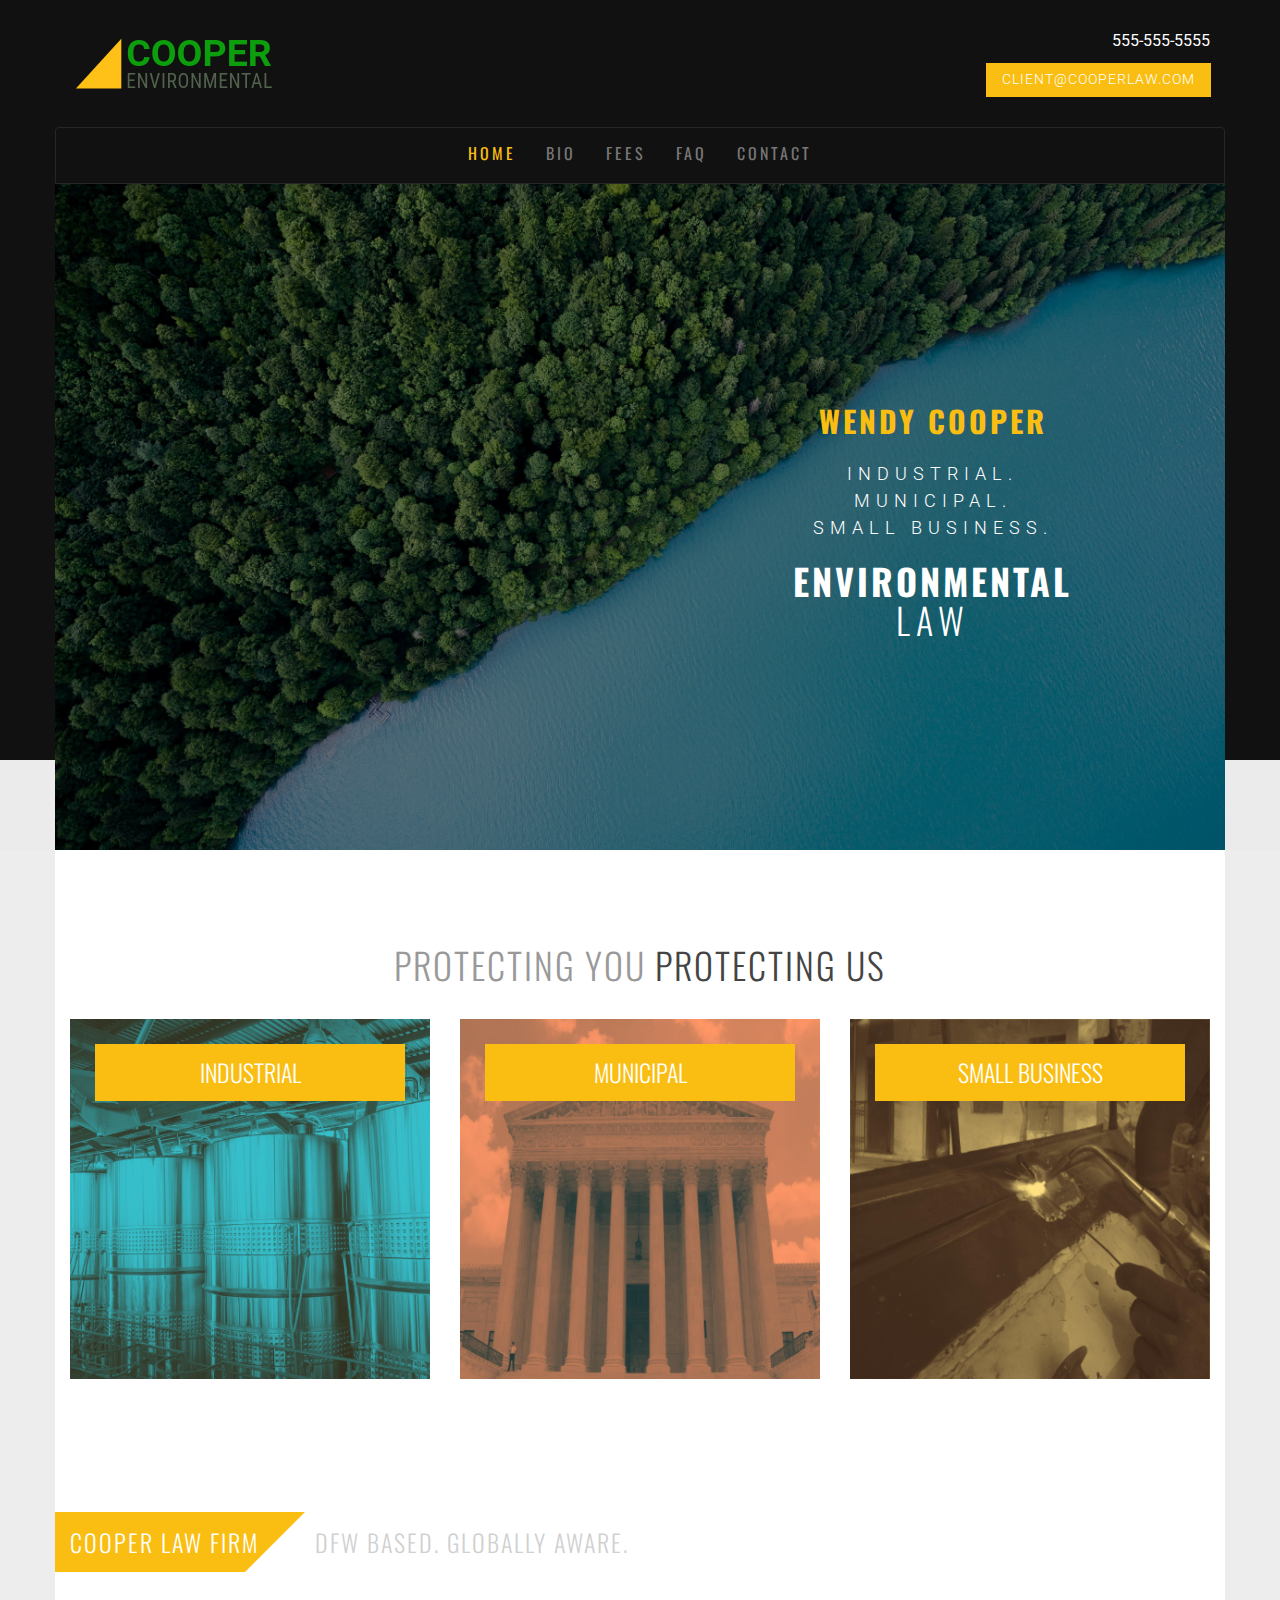
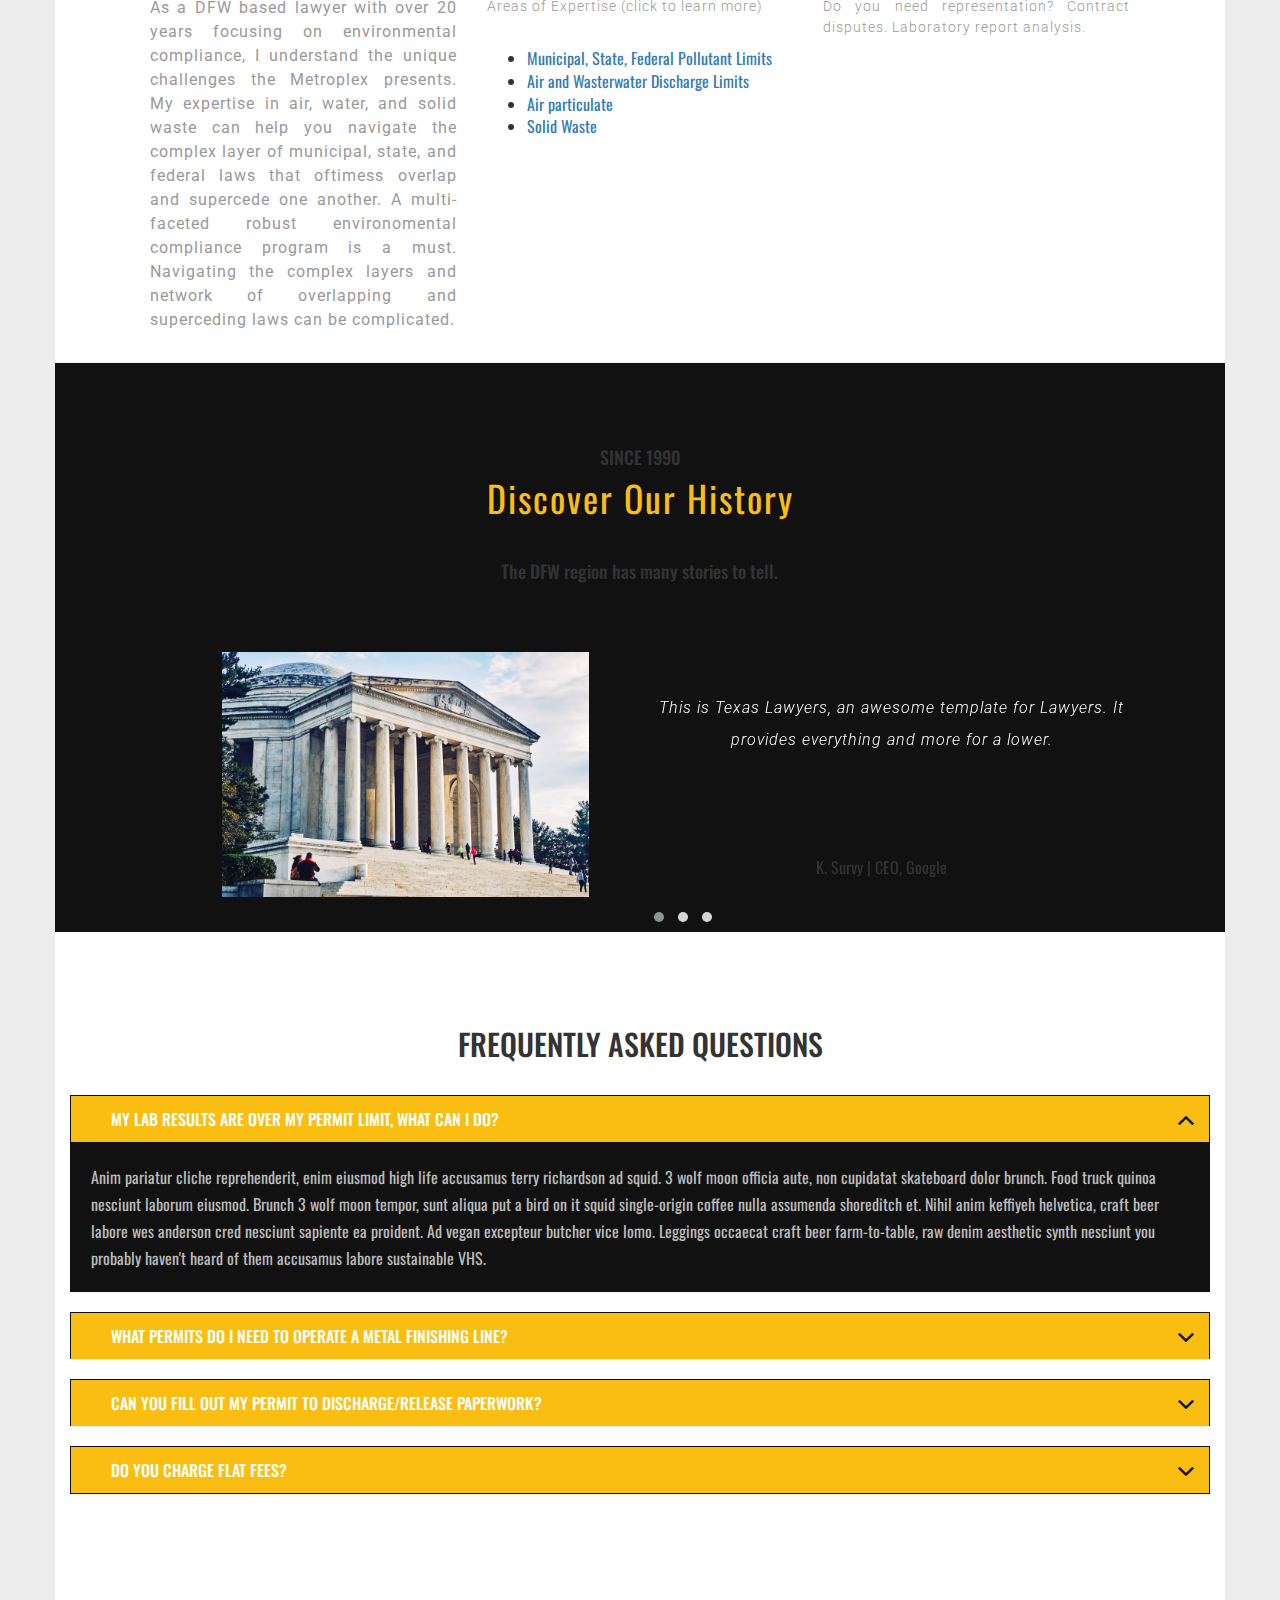
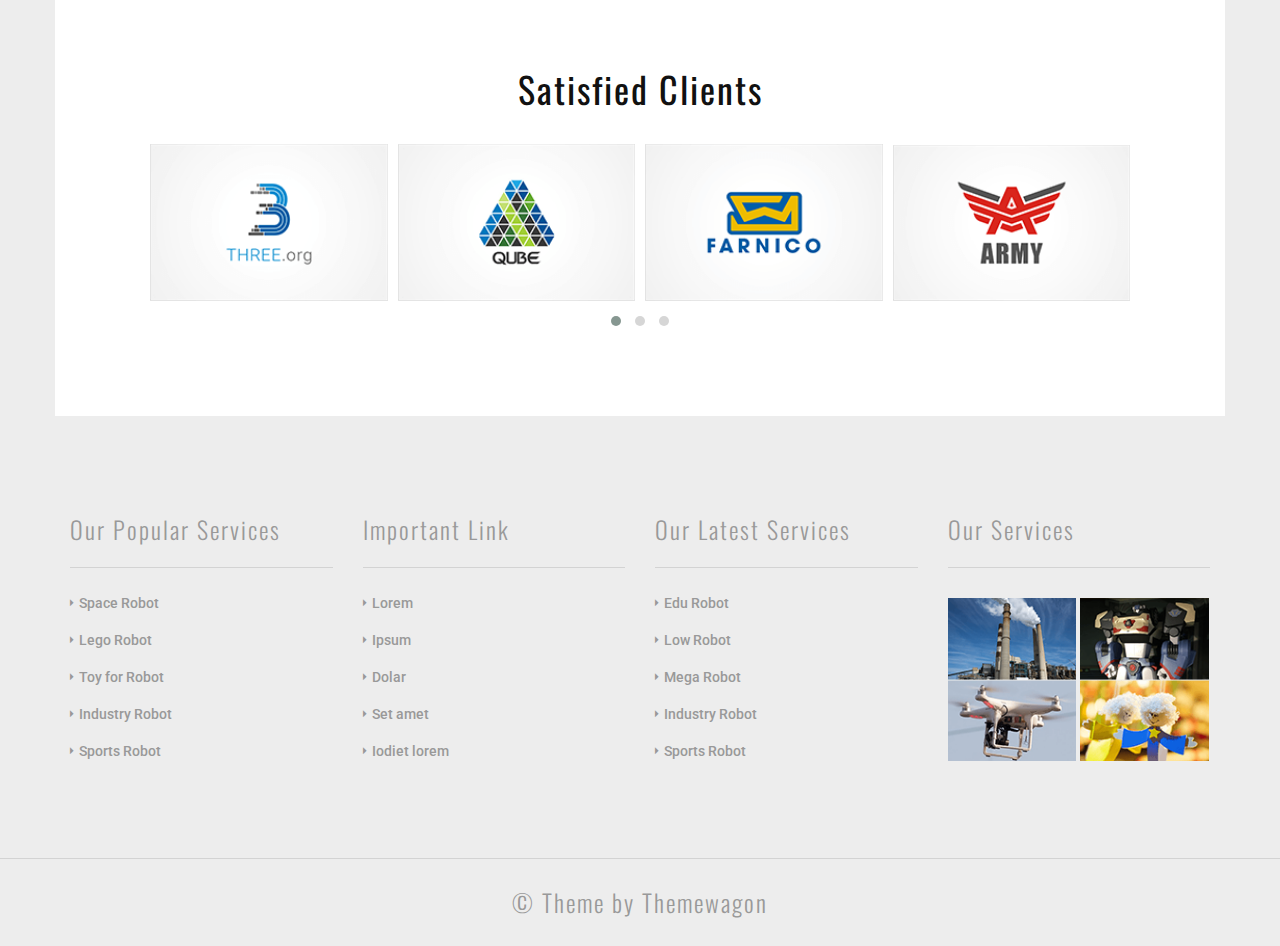
==== commit aab4505b: "add Header Logo & Info" ====
--- a/index.html
+++ b/index.html
@@ -30,22 +30,21 @@
 
 <body>
 
-    <!-- Commenting Out ===== Site Header
+
         <div class="site-header-bg">
             <div class="container">
                 <div class="row">
                     <div class="col-sm-6">
-                        <a href="index.html"><img src="assets/images/logo.png" alt="logo"></a>
+                        <a href="index.html"><img src="assets/images/CooperLogo5.png" alt="logo"></a>
                     </div>
                     <div class="col-sm-3 col-sm-offset-3 text-right">
-                        <span class="ion-android-cart"></span> 0 products
+                        <span class="ion-ios-iphone"></span> 555-555-5555
                         <form>
                             <div class="input-group">
-                                <input type="text" class="form-control" placeholder="">
                                 <span class="input-group-btn">
-                                    <button class="btn btn-default btn-robot" type="button">Search</button>
+                                    <button class="btn btn-default btn-robot" type="button">client@cooperlaw.com</button>
                                 </span>
-                            </div> //////input-group (this needs to be commented out
+                            </div>
                         </form>
                     </div>
                 </div>
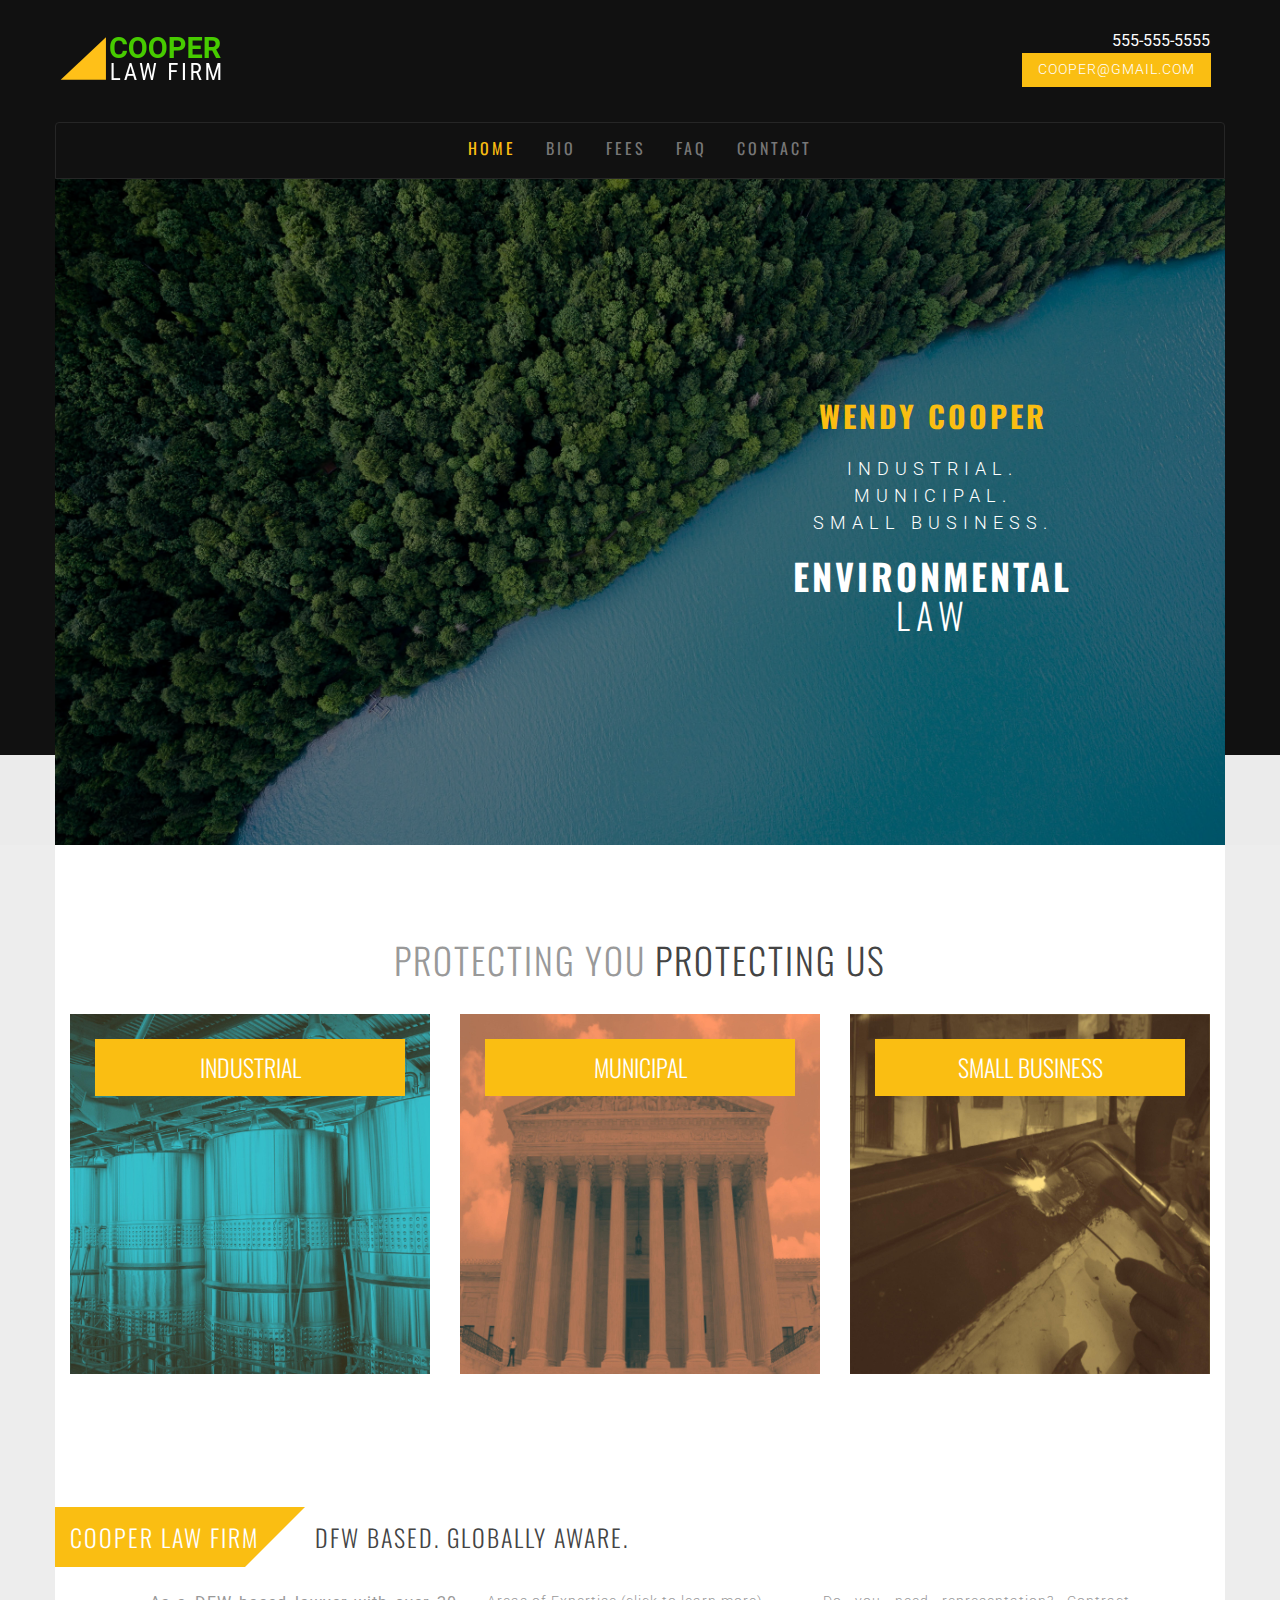
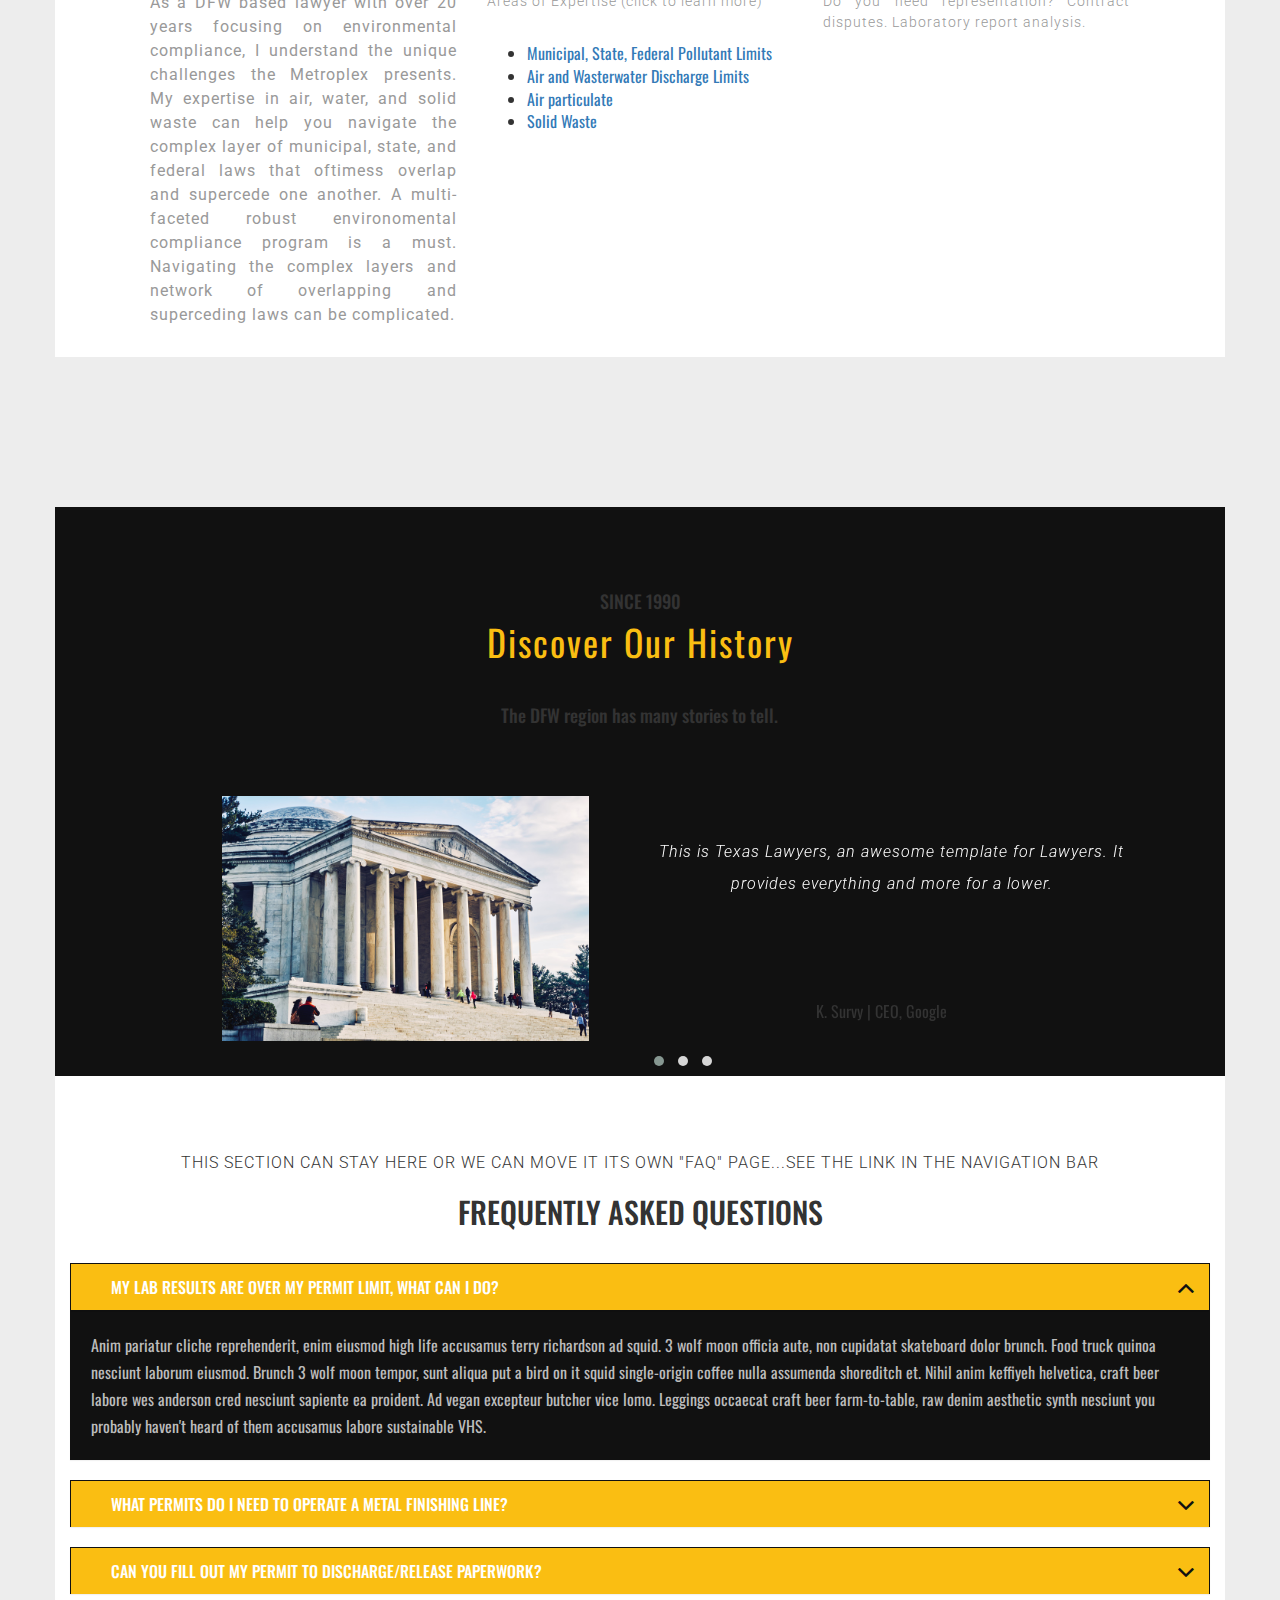
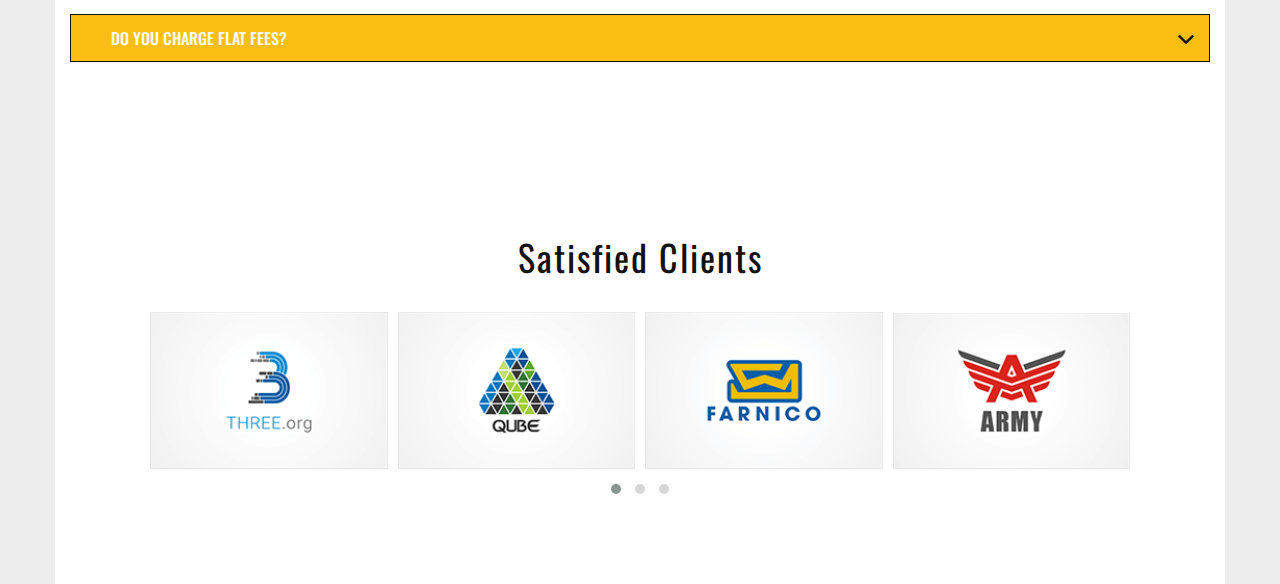
==== commit efd9c104: "change header" ====
--- a/index.html
+++ b/index.html
@@ -34,19 +34,19 @@
         <div class="site-header-bg">
             <div class="container">
                 <div class="row">
-                    <div class="col-sm-6">
-                        <a href="index.html"><img src="assets/images/CooperLogo5.png" alt="logo"></a>
-                    </div>
-                    <div class="col-sm-3 col-sm-offset-3 text-right">
-                        <span class="ion-ios-iphone"></span> 555-555-5555
-                        <form>
-                            <div class="input-group">
-                                <span class="input-group-btn">
-                                    <button class="btn btn-default btn-robot" type="button">client@cooperlaw.com</button>
-                                </span>
-                            </div>
-                        </form>
-                    </div>
+
+                    <div class="col-sm-12 col-lg-12 col-md-12" style="padding-left: 0px; padding-right: 0px;">
+                        <div class="col-xs-6 col-sm-6 col-md-6 col-lg-6" style="padding-left: 0px;">
+                        <a href="index.html"><img src="assets/images/CooperLogo7.png" alt="logo"></a>
+                        </div>
+                        <div class="col-xs-6 col-sm-6 col-md-6 col-lg-6 text-right">
+                            555-555-5555
+                            <span class="input-group-btn">
+                            <button class="btn btn-default btn-robot" type="button">cooper@gmail.com</button>
+                            </span>
+                        </div>
+                    </div><!--End bootstrap class -->
+
                 </div>
             </div>
         </div>
@@ -70,10 +70,10 @@
                     <div class="collapse navbar-collapse" id="site-nav-bar">
                         <ul class="nav navbar-nav">
                             <li class="active"><a href="index.html">Home</a></li>
-                            <li><a href="about.html">Bio</a></li>
-                            <li><a href="shop.html">Fees</a></li>
-                            <li><a href="#faq">FAQ</a></li>
-                            <li><a href="contact.html">Contact</a></li>
+                            <li><a href="#">Bio</a></li>
+                            <li><a href="#">Fees</a></li>
+                            <li><a href="#">FAQ</a></li>
+                            <li><a href="#">Contact</a></li>
                         </ul>
                     </div>
                     <!-- /.navbar-collapse -->
@@ -134,7 +134,7 @@
                         <div class="stiker">
                             <h3 class="inner-stiker">Cooper Law Firm</h3>
                         </div>
-                        <h3 class="outer-stiker">DFW Based. Globally Aware.</h3>
+                        <h3 class="outer-stiker"><span style="color: #444">DFW Based. Globally Aware.</span></h3>
                         <div class="incline-div"></div>
                     </div>
                 </div>
@@ -169,11 +169,12 @@
     <!-- Testimonial -->
     <section id="testimonial" class="testimonial">
         <div class="container-fluid">
-            <div class="row">
-                <div class="col-sm-11 col-sm-offset-1">
-                    <div id="test-slider" class="owl-carousel">
-                        <div class="item">
-                            <div class="row">
+            <div class="row"  style="padding-bottom: 50px;"s>
+                <div class="col-sm-11 col-sm-offset-1"  style="padding-bottom: 50px;">
+                    <div class="history"  style="padding-bottom: 50px;">
+                    <div id="test-slider" class="owl-carousel"  style="padding-bottom: 50px;">
+                        <div class="item"  style="padding-bottom: 50px;">
+                            <div class="row" style="padding-bottom: 50px;">
                                 <div class="col-sm-5">
                                     <img class="img-responsive img-full" src="assets/images/administration.jpg" alt="testimonial">
                                 </div>
@@ -182,7 +183,7 @@
                                         Aenean vulputate eleifend tellus. Aenean leo ligula, porttitor eu, consequat vitae, eleifend ac, enim. Aliquam lorem ante, dapibus in, viverra quis, feugiat a, Aenean imperdiet. Etiam ultricies nisi vel tellus. PhaseIlus viverra nulla ut metus varius
                                         laoreet. Quisque rutrum. Aenean imperdiet. Etiam ultricies nisi vel augue. Phasellus viverra nulls ut metus varius laoreet.
                                     </p>
-                                    <span>K. Survy | CEO, Google</span>
+                                    <span>K. Survy | 1, Google</span>
                                 </div>
                             </div>
                         </div>
@@ -196,7 +197,7 @@
                                         Lorem Ipsum is simply dummy text of the printing and typesetting industry. Lorem Ipsum has been the industry's standard dummy text ever since the 1500s, when an unknown printer took a galley of essentially unchanged. It was popularised in the 1960s with
                                         the Letraset sheets containing Lorem Ipsum passages.
                                     </p>
-                                    <span>K. Survy | CEO, Google</span>
+                                    <span>K. Survy | 2, Google</span>
                                 </div>
                             </div>
                         </div>
@@ -214,6 +215,7 @@
                                 </div>
                             </div>
                         </div>
+                    </div> <!-- End History -->
                     </div>
                 </div>
             </div>
@@ -302,6 +304,7 @@
             <div class="row">
                 <div class="col-sm-12">
                     <div class="title-box">
+                        <p>This section can stay here or we can move it its own "FAQ" page...see the link in the navigation bar<p>
                         <h2 class="section-title">frequently asked questions</h2>
                     </div>
                 </div>
@@ -439,7 +442,7 @@
     </section>
 
 
-    <!-- Footer -->
+    <!-- Footer
     <section id="footer-widget" class="footer-widget">
         <div class="container header-bg">
             <div class="row">
@@ -495,7 +498,7 @@
     </section>
     <footer class="footer text-center">
         <h3>&copy; Theme by <a href="https://themewagon.com/">Themewagon</a></h3>
-    </footer>
+    </footer> -->
 
     <!-- Scripts -->
     <script src="assets/js/jquery-1.12.3.min.js"></script>
--- a/assets/css/main.css
+++ b/assets/css/main.css
@@ -749,11 +749,11 @@
 	.machine-man .boxed{
 		padding: 0 95px;
 	}
-	.machine-man .row{
+/*	.machine-man .row{
 		background-image: url(../images/machine-man.png);
 		background-repeat: no-repeat;
 		background-position: right 60px bottom 0;
-	}
+	}*/  /*Commented out for the Wendy Cooper Bio Picture...can replace machine-man with another .png of Wendy to reverse sides */
 }
 /*Team*/
 /******/
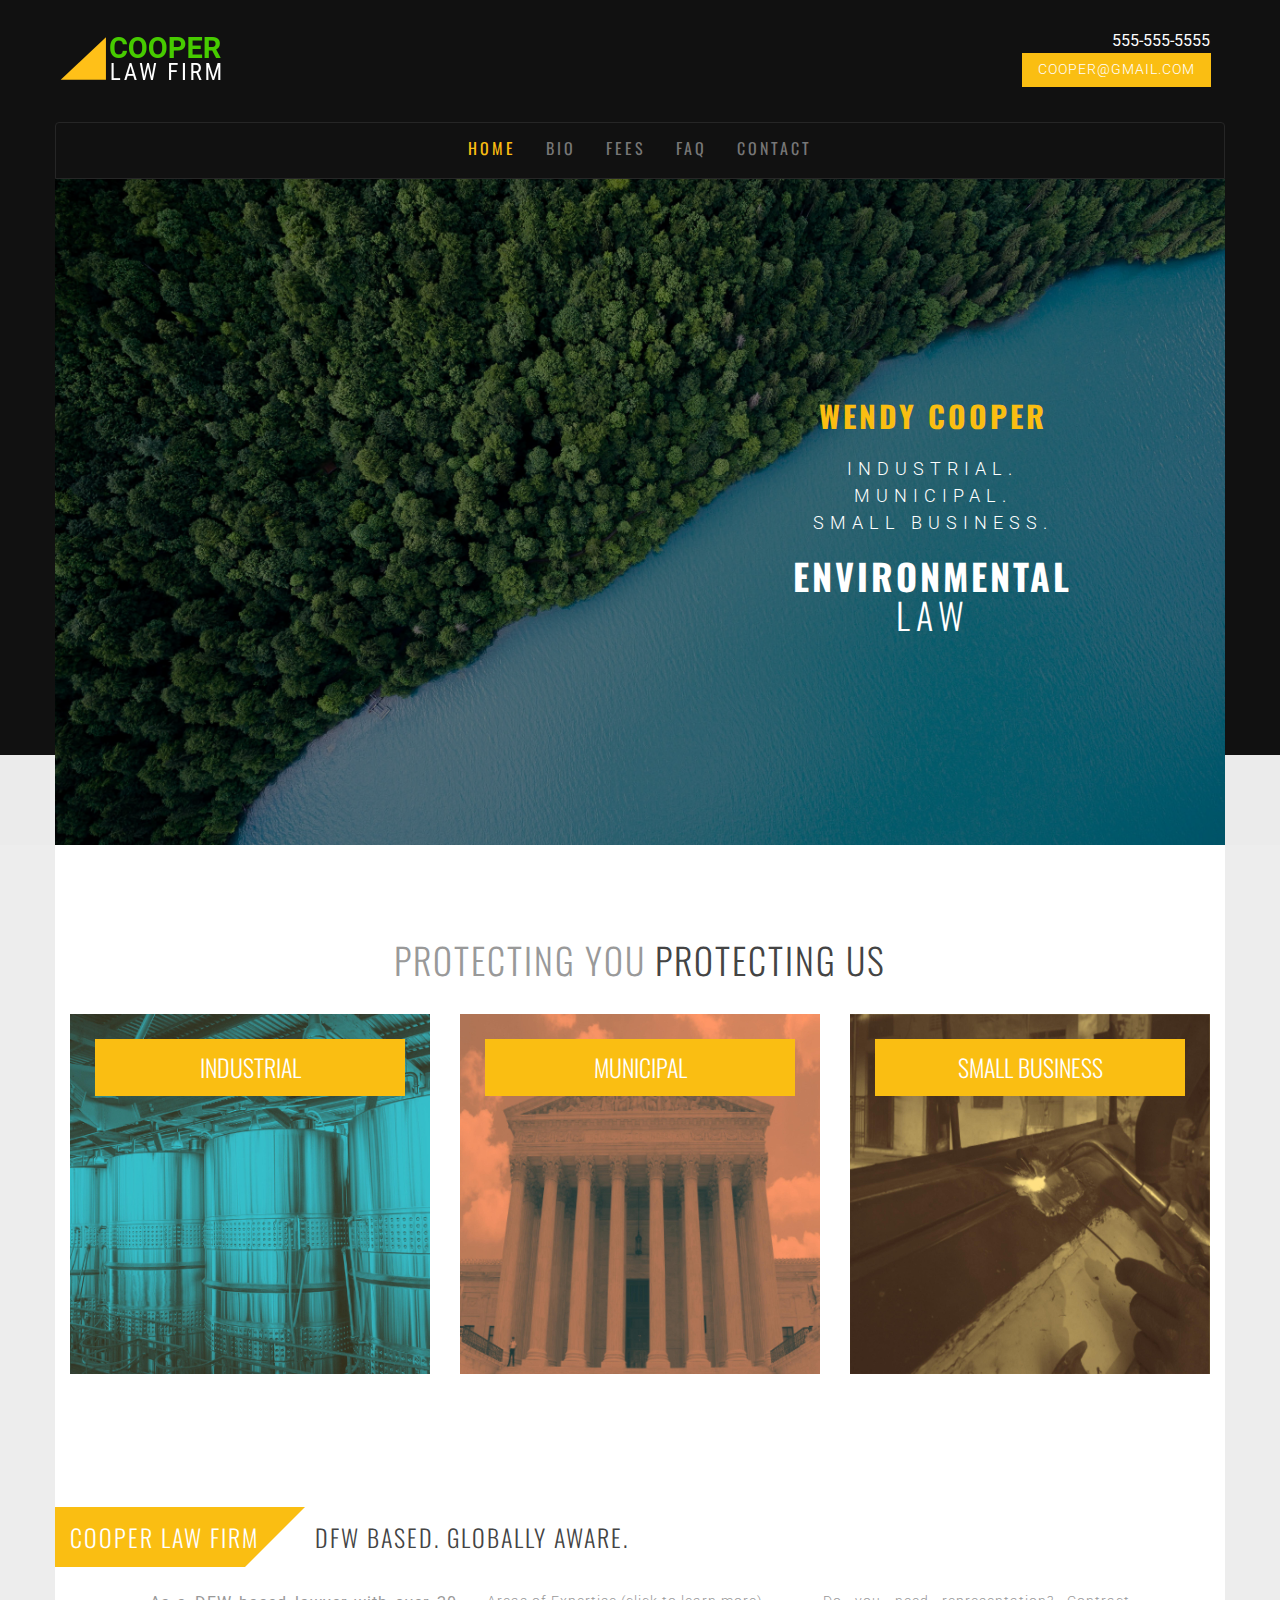
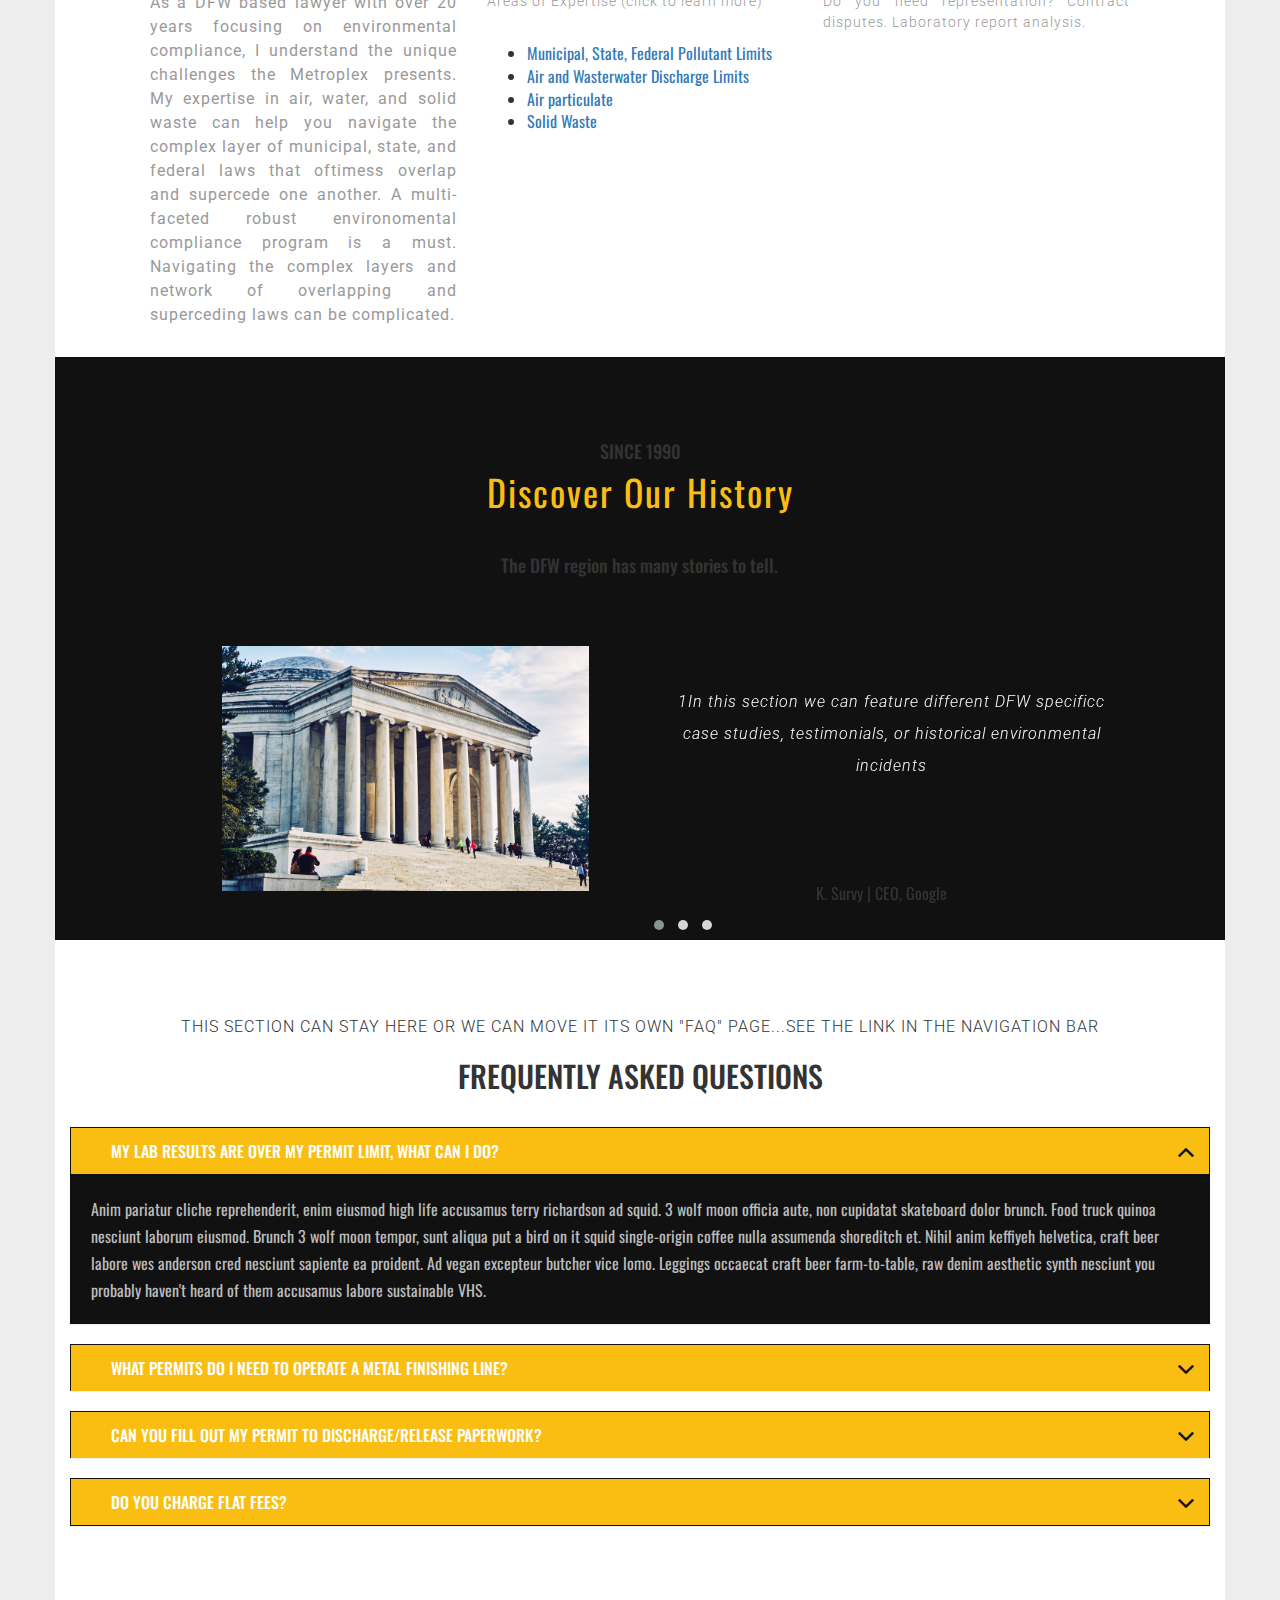
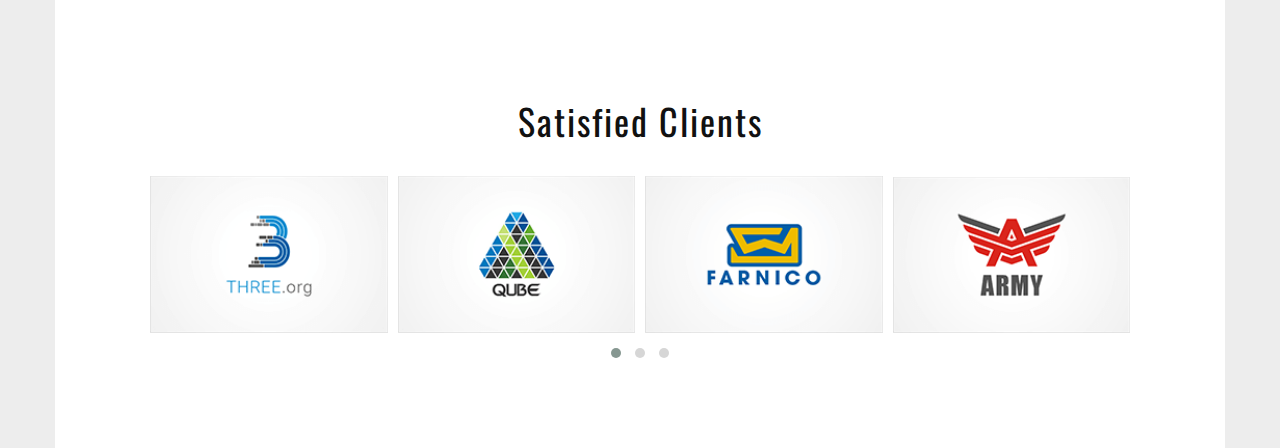
==== commit b4081d17: "history carousel update" ====
--- a/index.html
+++ b/index.html
@@ -31,25 +31,26 @@
 <body>
 
 
-        <div class="site-header-bg">
-            <div class="container">
-                <div class="row">
-
-                    <div class="col-sm-12 col-lg-12 col-md-12" style="padding-left: 0px; padding-right: 0px;">
-                        <div class="col-xs-6 col-sm-6 col-md-6 col-lg-6" style="padding-left: 0px;">
+    <div class="site-header-bg">
+        <div class="container">
+            <div class="row">
+
+                <div class="col-sm-12 col-lg-12 col-md-12" style="padding-left: 0px; padding-right: 0px;">
+                    <div class="col-xs-6 col-sm-6 col-md-6 col-lg-6" style="padding-left: 0px;">
                         <a href="index.html"><img src="assets/images/CooperLogo7.png" alt="logo"></a>
-                        </div>
-                        <div class="col-xs-6 col-sm-6 col-md-6 col-lg-6 text-right">
-                            555-555-5555
-                            <span class="input-group-btn">
+                    </div>
+                    <div class="col-xs-6 col-sm-6 col-md-6 col-lg-6 text-right">
+                        555-555-5555
+                        <span class="input-group-btn">
                             <button class="btn btn-default btn-robot" type="button">cooper@gmail.com</button>
                             </span>
-                        </div>
-                    </div><!--End bootstrap class -->
-
-                </div>
-            </div>
-        </div>
+                    </div>
+                </div>
+                <!--End bootstrap class -->
+            </div>
+        </div>
+    </div>
+    </div>
 
     <!-- End of Header -->
 
@@ -166,61 +167,63 @@
     </section>
 
 
-    <!-- Testimonial -->
+    <!-- Testimonial
     <section id="testimonial" class="testimonial">
         <div class="container-fluid">
-            <div class="row"  style="padding-bottom: 50px;"s>
-                <div class="col-sm-11 col-sm-offset-1"  style="padding-bottom: 50px;">
-                    <div class="history"  style="padding-bottom: 50px;">
-                    <div id="test-slider" class="owl-carousel"  style="padding-bottom: 50px;">
-                        <div class="item"  style="padding-bottom: 50px;">
-                            <div class="row" style="padding-bottom: 50px;">
-                                <div class="col-sm-5">
-                                    <img class="img-responsive img-full" src="assets/images/administration.jpg" alt="testimonial">
-                                </div>
-                                <div class="col-sm-7">
-                                    <p>
-                                        Aenean vulputate eleifend tellus. Aenean leo ligula, porttitor eu, consequat vitae, eleifend ac, enim. Aliquam lorem ante, dapibus in, viverra quis, feugiat a, Aenean imperdiet. Etiam ultricies nisi vel tellus. PhaseIlus viverra nulla ut metus varius
-                                        laoreet. Quisque rutrum. Aenean imperdiet. Etiam ultricies nisi vel augue. Phasellus viverra nulls ut metus varius laoreet.
-                                    </p>
-                                    <span>K. Survy | 1, Google</span>
-                                </div>
-                            </div>
-                        </div>
-                        <div class="item">
-                            <div class="row">
-                                <div class="col-sm-5">
-                                    <img class="img-responsive img-full" src="assets/images/administration.jpg" alt="testimonial">
-                                </div>
-                                <div class="col-sm-7">
-                                    <p>
-                                        Lorem Ipsum is simply dummy text of the printing and typesetting industry. Lorem Ipsum has been the industry's standard dummy text ever since the 1500s, when an unknown printer took a galley of essentially unchanged. It was popularised in the 1960s with
-                                        the Letraset sheets containing Lorem Ipsum passages.
-                                    </p>
-                                    <span>K. Survy | 2, Google</span>
-                                </div>
-                            </div>
-                        </div>
-                        <div class="item">
-                            <div class="row">
-                                <div class="col-sm-5">
-                                    <img class="img-responsive img-full" src="assets/images/administration.jpg" alt="testimonial">
-                                </div>
-                                <div class="col-sm-7">
-                                    <p>
-                                        This is Texas Lawyers, an awesome template for Lawyers. It provides everything and more for a lower. Search no more, Download this now.This is Texas Lawyers, an awesome template for Lawyers. It provides everything and more for a lower. Search no more,printer
-                                        took a galley of essentially unchanged. It was popularised in the 1960s with the Letraset sheets containing Lorem Ipsum.
-                                    </p>
-                                    <span>K. Survy | CEO, Google</span>
-                                </div>
-                            </div>
-                        </div>
-                    </div> <!-- End History -->
-                    </div>
-                </div>
-            </div>
-        </div>
-    </section>
+            <div class="row" style="padding-bottom: 50px;" s>
+                <div class="col-sm-11 col-sm-offset-1" style="padding-bottom: 50px;">
+                    <div class="history" style="padding-bottom: 50px;">
+                        <div id="test-slider" class="owl-carousel" style="padding-bottom: 50px;">
+                            <div class="item" style="padding-bottom: 50px;">
+                                <div class="row" style="padding-bottom: 50px;">
+                                    <div class="col-sm-5">
+                                        <img class="img-responsive img-full" src="assets/images/administration.jpg" alt="testimonial">
+                                    </div>
+                                    <div class="col-sm-7">
+                                        <p>
+                                            1Aenean vulputate eleifend tellus. Aenean leo ligula, porttitor eu, consequat vitae, eleifend ac, enim. Aliquam lorem ante, dapibus in, viverra quis, feugiat a, Aenean imperdiet. Etiam ultricies nisi vel tellus. PhaseIlus viverra nulla ut metus varius
+                                            laoreet. Quisque rutrum. Aenean imperdiet. Etiam ultricies nisi vel augue. Phasellus viverra nulls ut metus varius laoreet.
+                                        </p>
+                                        <span>K. Survy | 1, Google</span>
+                                    </div>
+                                </div>
+                            </div>
+
+                            <div class="item">
+                                <div class="row">
+                                    <div class="col-sm-5">
+                                        <img class="img-responsive img-full" src="assets/images/administration.jpg" alt="testimonial">
+                                    </div>
+                                    <div class="col-sm-7">
+                                        <p>
+                                            2Lorem Ipsum is simply dummy text of the printing and typesetting industry. Lorem Ipsum has been the industry's standard dummy text ever since the 1500s, when an unknown printer took a galley of essentially unchanged. It was popularised in the 1960s with
+                                            the Letraset sheets containing Lorem Ipsum passages.
+                                        </p>
+                                        <span>K. Survy | 2, Google</span>
+                                    </div>
+                                </div>
+                            </div>
+
+                            <div class="item">
+                                <div class="row">
+                                    <div class="col-sm-5">
+                                        <img class="img-responsive img-full" src="assets/images/administration.jpg" alt="testimonial">
+                                    </div>
+                                    <div class="col-sm-7">
+                                        <p>
+                                            In this section we can feature different DFW specificc case studies, testimonials, or historical environmental incidents.
+                                        </p>
+                                        <span>K. Survy | CEO, Google</span>
+                                    </div>
+                                </div>
+                            </div>
+                        </div>
+                        <!-- End History
+                    </div>
+                </div>
+            </div>
+        </div>
+    </section> -->
 
 
     <!-- History -->
@@ -254,7 +257,7 @@
                                         </div>
                                         <div class="col-sm-7">
                                             <p>
-                                                This is Texas Lawyers, an awesome template for Lawyers. It provides everything and more for a lower.
+                                                1In this section we can feature different DFW specificc case studies, testimonials, or historical environmental incidents
                                             </p>
                                             <span>K. Survy | CEO, Google</span>
                                         </div>
@@ -268,7 +271,7 @@
                                         </div>
                                         <div class="col-sm-7">
                                             <p>
-                                                This is Texas Lawyers, an awesome template for Lawyers.
+                                                2In this section we can feature different DFW specificc case studies, testimonials, or historical environmental incidents
                                             </p>
                                             <span>K. Survy | CEO, Google</span>
                                         </div>
@@ -282,7 +285,7 @@
                                         </div>
                                         <div class="col-sm-7">
                                             <p>
-                                                This is Texas Lawyers,
+                                                3In this section we can feature different DFW specificc case studies, testimonials, or historical environmental incidents
                                             </p>
                                             <span>K. Survy | CEO, Google</span>
                                         </div>
@@ -304,8 +307,9 @@
             <div class="row">
                 <div class="col-sm-12">
                     <div class="title-box">
-                        <p>This section can stay here or we can move it its own "FAQ" page...see the link in the navigation bar<p>
-                        <h2 class="section-title">frequently asked questions</h2>
+                        <p>This section can stay here or we can move it its own "FAQ" page...see the link in the navigation bar
+                            <p>
+                                <h2 class="section-title">frequently asked questions</h2>
                     </div>
                 </div>
             </div>
